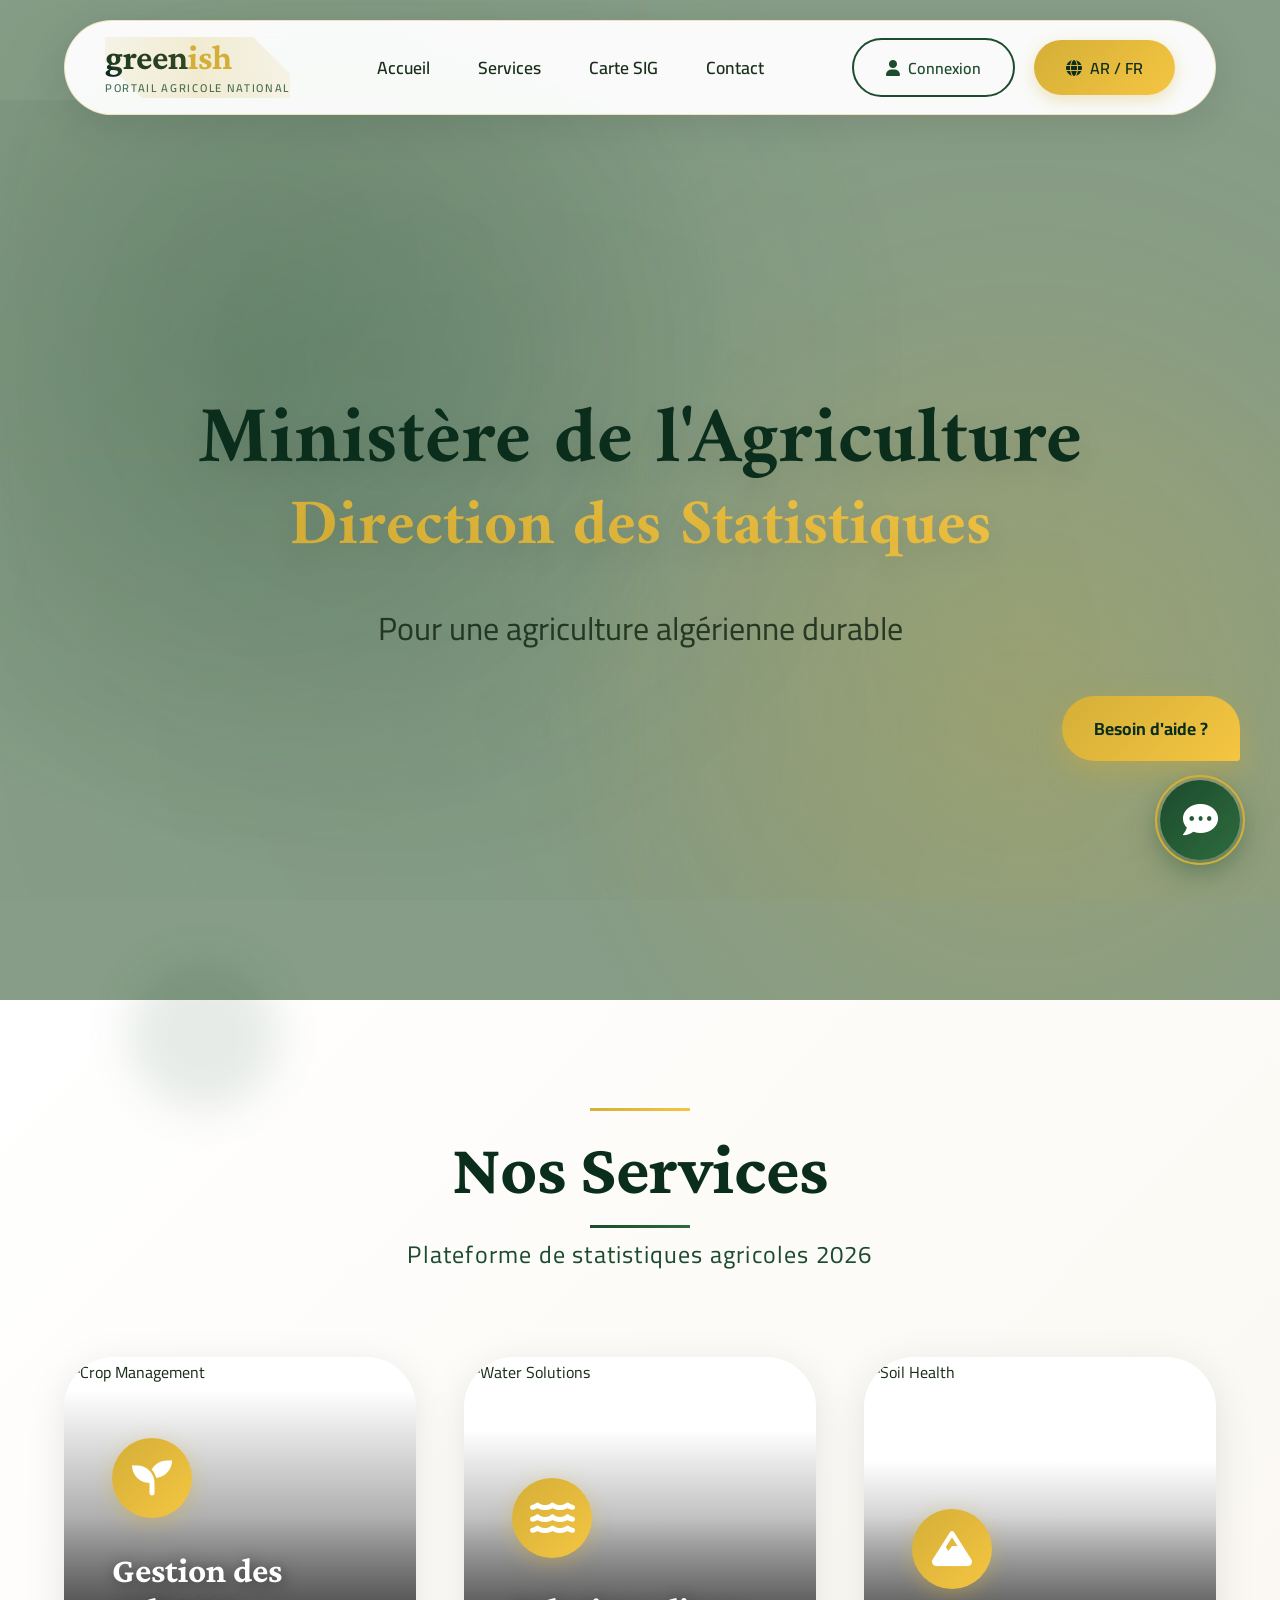
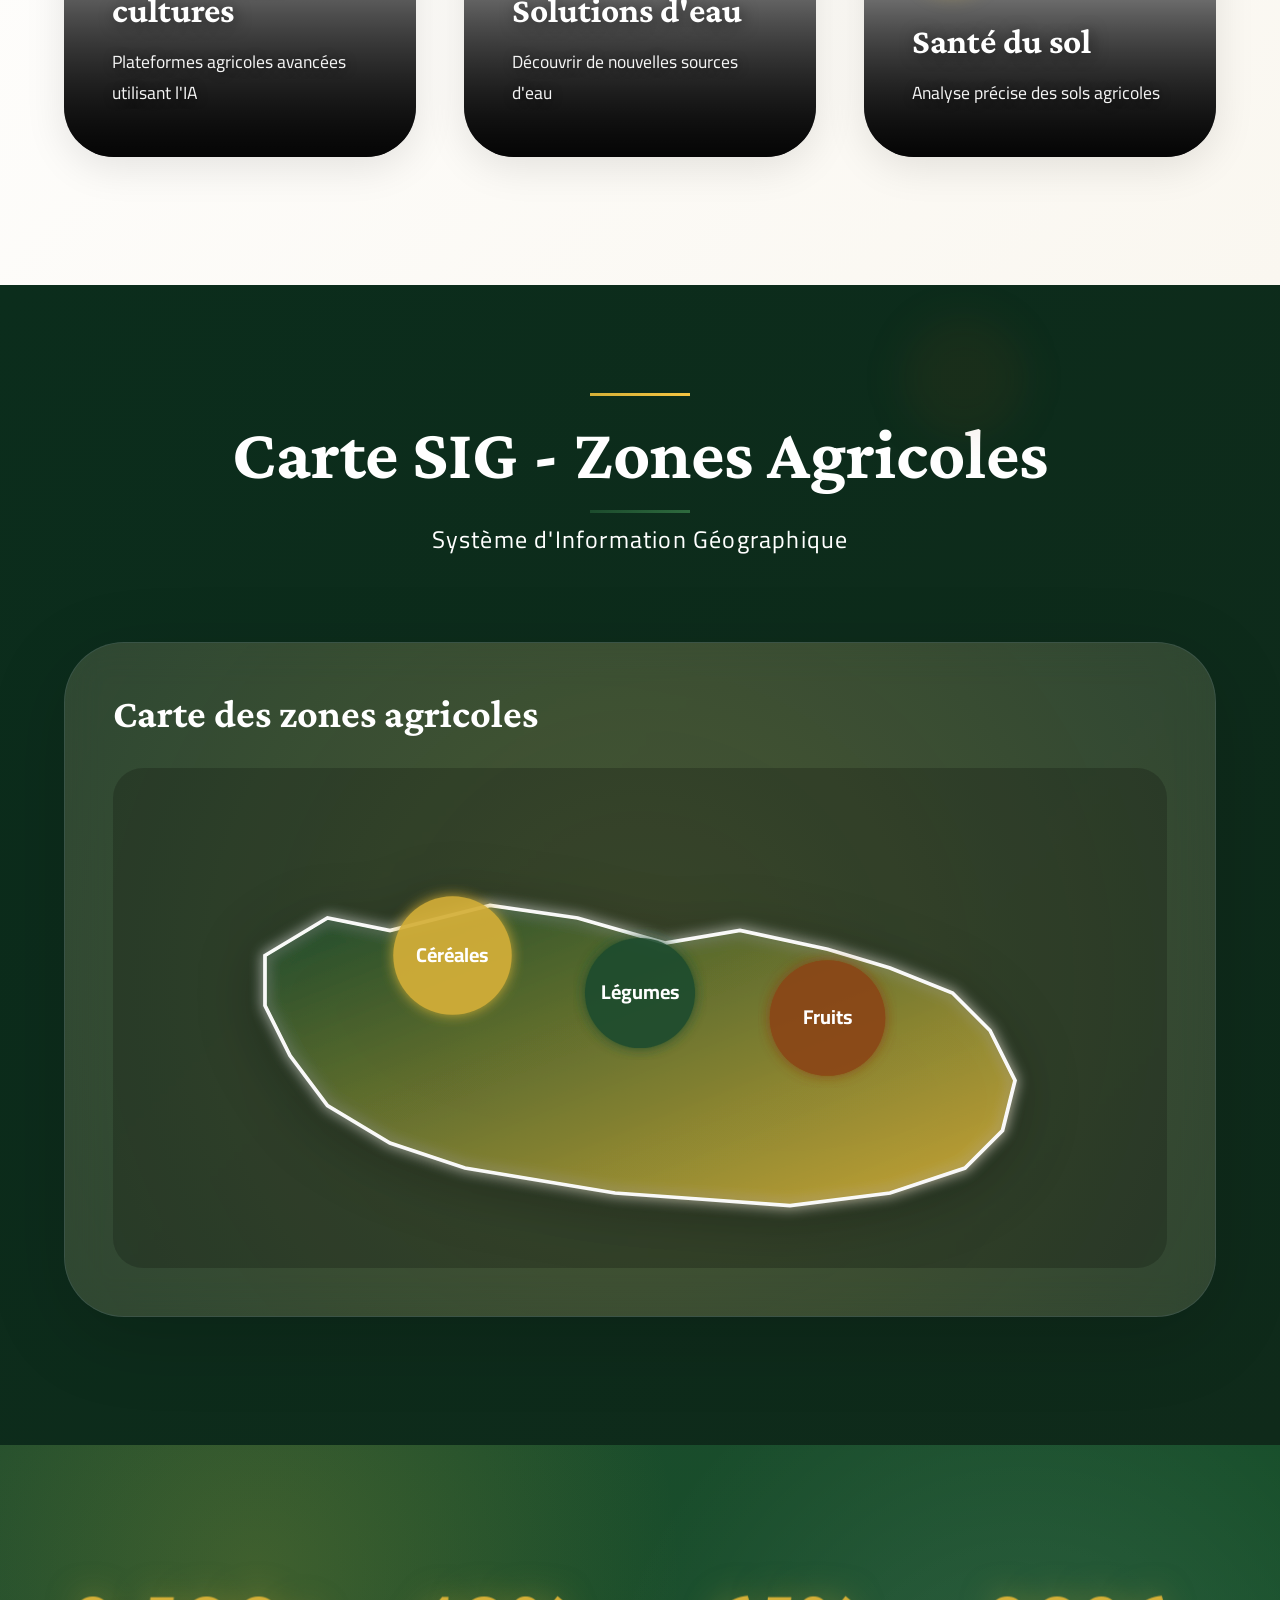
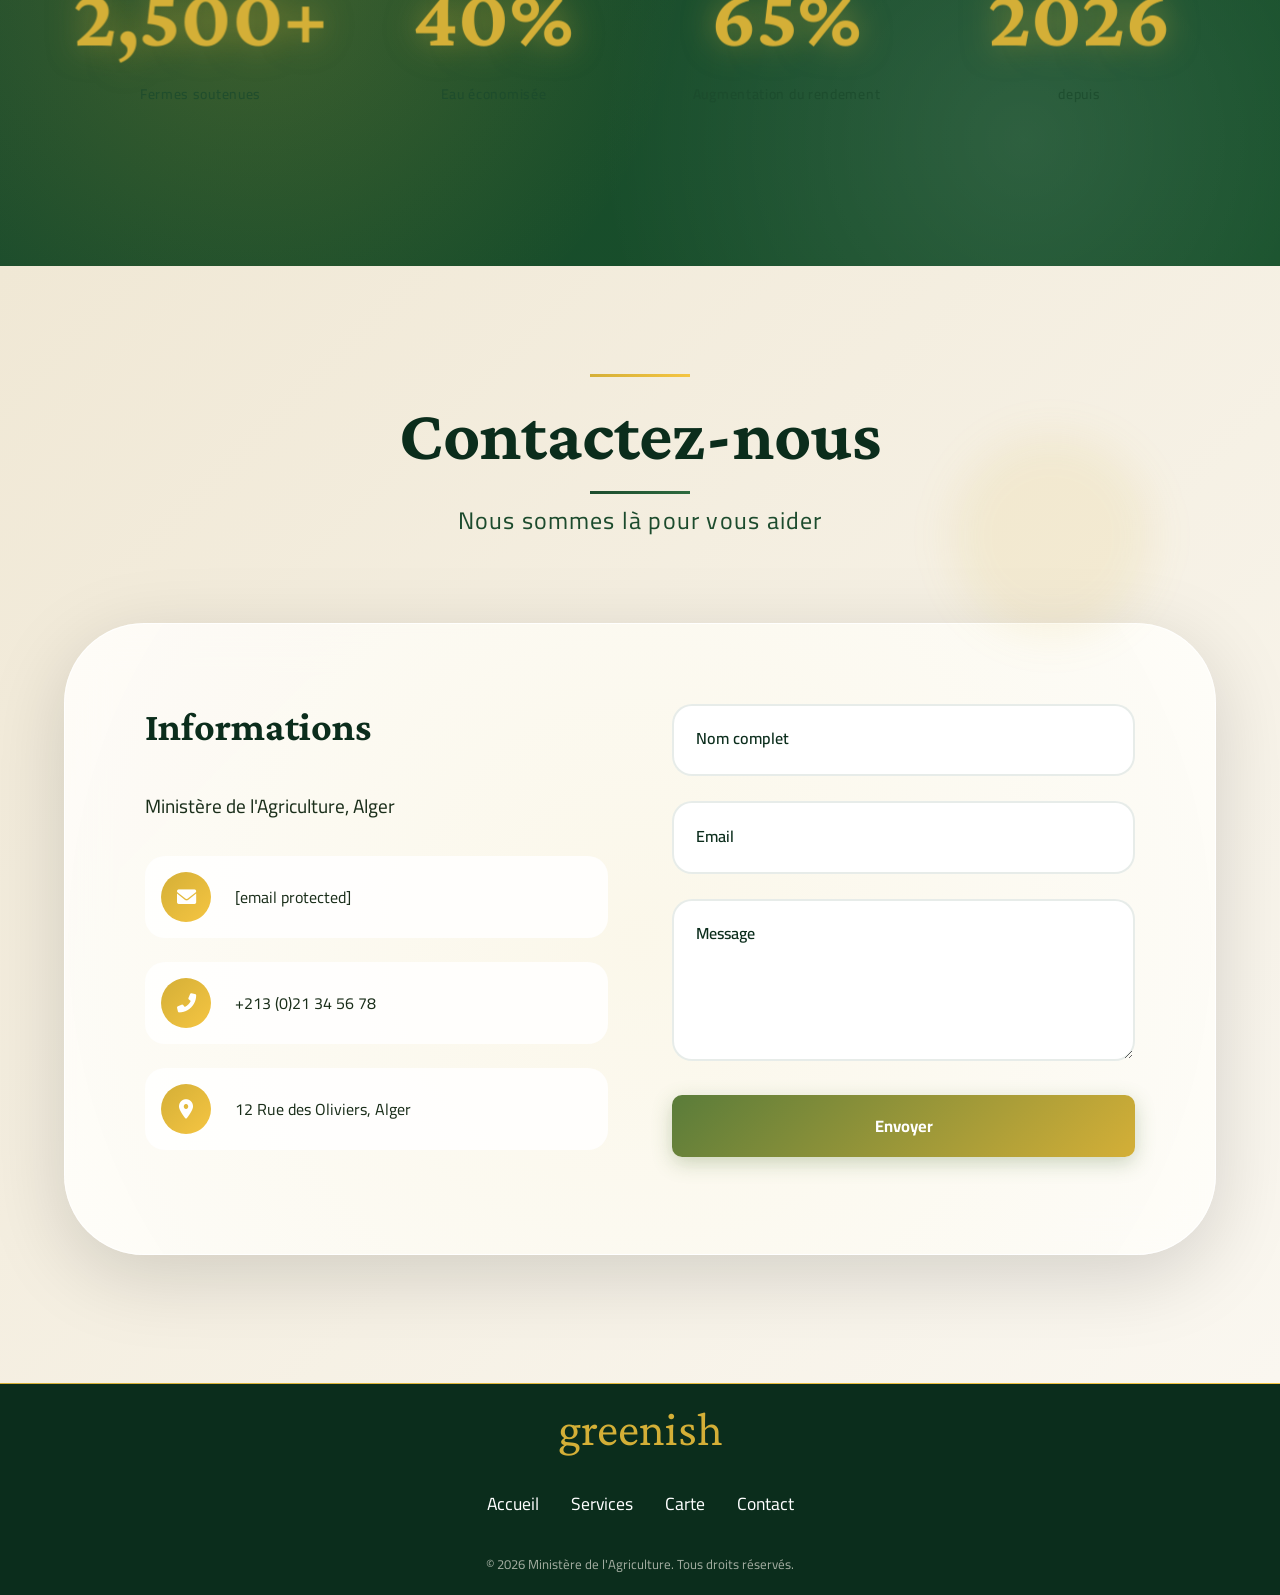
==== index.html @ 6469e5bf "Rename index .html to index.html" ====
<!DOCTYPE html>
<html lang="fr">
<head>
    <meta charset="UTF-8">
    <meta name="viewport" content="width=device-width, initial-scale=1.0">
    <title>وزارة الفلاحة - Ministère de l'Agriculture | Vision 2026</title>
    <link href="https://fonts.googleapis.com/css2?family=Crimson+Pro:wght@400;600;700&family=DM+Sans:wght@400;500;700&family=Amiri:wght@400;700&family=Cairo:wght@400;600;700&family=Tajawal:wght@400;500;700&display=swap" rel="stylesheet">
    <link rel="stylesheet" href="https://cdnjs.cloudflare.com/ajax/libs/font-awesome/6.0.0-beta3/css/all.min.css">
   <link rel="stylesheet" href="css/main.css">
</head>
<body>
   

      <div id="header-placeholder1"></div>
<script>
    fetch('/componts/header.html')
      .then(r => r.text())
      .then(html => document.getElementById('header-placeholder1').innerHTML = html);
  </script>
    <!-- Custom Cursor -->
    

    <!-- Parallax Background -->
    <div class="parallax-bg">
        <div class="parallax-layer layer-1" id="layer1"></div>
        <div class="parallax-layer layer-2" id="layer2"></div>
    </div>

    <!-- Floating Elements -->
    <div class="floating-elements">
        <div class="float-item"></div>
        <div class="float-item"></div>
        <div class="float-item"></div>
    </div>

    

    <section class="hero" id="home">
        <video class="hero-video-bg" autoplay muted loop playsinline>
            <source src="dan-meyers-IQVFVH0ajag-unsplash.jpg" >
             <img src="assets/images/dan-meyers-IQVFVH0ajag-unsplash.jpg" alt="Background Image" >
        </video>
        <div class="hero-content">
            <h1 class="lang-text" data-ar="وزارة الفلاحة والتنمية الريفية" data-fr="Ministère de l'Agriculture et du Développement Rural">
                Ministère de l'Agriculture
                <span class="lang-text" data-ar="مديرية الإحصاء" data-fr="Direction des Statistiques">Direction des Statistiques</span>
            </h1>
            <p class="lang-text" data-ar="من أجل فلاحة جزائرية مستدامة وغدٍ أخضر لأجيالنا القادمة" data-fr="Pour une agriculture algérienne durable et un avenir vert pour nos générations">
                Pour une agriculture algérienne durable
            </p>
            
        </div>
    </section>

    <section class="section features" id="services">
        <h2 class="section-title lang-text" data-ar="خدماتنا" data-fr="Nos Services">Nos Services</h2>
        <p class="section-subtitle lang-text" data-ar="منصة الإحصاء الفلاحي لسنة 2026" data-fr="Plateforme de statistiques agricoles 2026">Plateforme de statistiques agricoles 2026</p>
        <div class="features-grid">
            <div class="feature-card">
                <div class="feature-image">
                    <img src="https://images.unsplash.com/photo-1625246333195-78d9c38ad449?w=600" alt="Crop Management">
                </div>
                <div class="feature-content">
                    <div class="feature-icon"><i class="fas fa-seedling"></i></div>
                    <h3 class="lang-text" data-ar="إدارة المحاصيل" data-fr="Gestion des cultures">Gestion des cultures</h3>
                    <p class="lang-text" data-ar="منصات زراعية متقدمة باستخدام الذكاء الاصطناعي" data-fr="Plateformes agricoles avancées utilisant l'IA">Plateformes agricoles avancées utilisant l'IA</p>
                </div>
            
            <div class="touch-icon">👆</div>
    <div class="glow-dots"></div>
    <div class="light-reflection"></div>
    <div class="border-glow"></div>
    <div class="cube-effect">
        <div class="cube-face front"></div>
        <div class="cube-face back"></div>
        <div class="cube-face right"></div>
        <div class="cube-face left"></div>
        <div class="cube-face top"></div>
        <div class="cube-face bottom"></div>
    </div>
            </div>
            <div class="feature-card">
                <div class="feature-image">
                    <img src="/assets/images/water-image.jpg" alt="Water Solutions">
                </div>
                <div class="feature-content">
                    <div class="feature-icon"><i class="fas fa-water"></i></div>
                    <h3 class="lang-text" data-ar="حلول المياه" data-fr="Solutions d'eau">Solutions d'eau</h3>
                    <p class="lang-text" data-ar="اكتشاف مصادر مياه جديدة" data-fr="Découvrir de nouvelles sources d'eau">Découvrir de nouvelles sources d'eau</p>
                </div>
            <div class="touch-icon">👆</div>
    <div class="glow-dots"></div>
    <div class="light-reflection"></div>
    <div class="border-glow"></div>
    <div class="cube-effect">
        <div class="cube-face front"></div>
        <div class="cube-face back"></div>
        <div class="cube-face right"></div>
        <div class="cube-face left"></div>
        <div class="cube-face top"></div>
        <div class="cube-face bottom"></div>
    </div>
            
            </div>
            <div class="feature-card">
                <div class="feature-image">
                    <img src="https://images.unsplash.com/photo-1516253593875-bd7ba052fbc5?w=600" alt="Soil Health">
                </div>
                <div class="feature-content">
                    <div class="feature-icon"><i class="fas fa-mountain"></i></div>
                    <h3 class="lang-text" data-ar="صحة التربة" data-fr="Santé du sol">Santé du sol</h3>
                    <p class="lang-text" data-ar="تحليل دقيق للتربة الزراعية" data-fr="Analyse précise des sols agricoles">Analyse précise des sols agricoles</p>
                </div>
            
            <div class="touch-icon">👆</div>
    <div class="glow-dots"></div>
    <div class="light-reflection"></div>
    <div class="border-glow"></div>
    <div class="cube-effect">
        <div class="cube-face front"></div>
        <div class="cube-face back"></div>
        <div class="cube-face right"></div>
        <div class="cube-face left"></div>
        <div class="cube-face top"></div>
        <div class="cube-face bottom"></div>
    </div>
            </div>
        </div>
    </section>

    <section class="section dashboard" id="dashboard">
        <h2 class="section-title lang-text" data-ar="الخريطة - المناطق الزراعية في الجزائر" data-fr="Carte SIG - Zones Agricoles d'Algérie">Carte SIG - Zones Agricoles</h2>
        <p class="section-subtitle lang-text" data-ar="نظام المعلومات الجغرافية في الوقت الفعلي" data-fr="Système d'Information Géographique en temps réel">Système d'Information Géographique</p>
        <div class="sig-container">
            <h3 class="lang-text" data-ar="خريطة المناطق الزراعية في الجزائر" data-fr="Carte des zones agricoles d'Algérie">Carte des zones agricoles</h3>
            <div id="gis-map">
                <svg width="100%" height="100%" viewBox="0 0 800 400">
                    <defs>
                        <linearGradient id="grad1" x1="0%" y1="0%" x2="100%" y2="100%">
                            <stop offset="0%" style="stop-color:#1C4B2D;stop-opacity:0.8" />
                            <stop offset="100%" style="stop-color:#D4AF37;stop-opacity:0.8" />
                        </linearGradient>
                        <filter id="glow">
                            <feGaussianBlur stdDeviation="5" result="coloredBlur"/>
                            <feMerge>
                                <feMergeNode in="coloredBlur"/>
                                <feMergeNode in="SourceGraphic"/>
                            </feMerge>
                        </filter>
                    </defs>
                    <path d="M 100 150 L 150 120 L 200 130 L 280 110 L 350 120 L 420 140 L 480 130 L 550 145 L 600 160 L 650 180 L 680 210 L 700 250 L 690 290 L 660 320 L 600 340 L 520 350 L 450 345 L 380 340 L 320 330 L 260 320 L 200 300 L 150 270 L 120 230 L 100 190 Z" 
                          fill="url(#grad1)" stroke="white" stroke-width="3" filter="url(#glow)">
                        <animate attributeName="opacity" values="0.8;1;0.8" dur="4s" repeatCount="indefinite"/>
                    </path>
                    <circle cx="250" cy="150" r="45" fill="#D4AF37" opacity="0.9" filter="url(#glow)">
                        <animate attributeName="r" values="45;50;45" dur="3s" repeatCount="indefinite"/>
                        <animate attributeName="opacity" values="0.9;1;0.9" dur="2s" repeatCount="indefinite"/>
                    </circle>
                    <text x="250" y="155" text-anchor="middle" fill="white" font-weight="bold" font-size="16">Céréales</text>
                    <circle cx="400" cy="180" r="40" fill="#1C4B2D" opacity="0.9" filter="url(#glow)">
                        <animate attributeName="r" values="40;45;40" dur="3s" repeatCount="indefinite" begin="0.5s"/>
                    </circle>
                    <text x="400" y="185" text-anchor="middle" fill="white" font-weight="bold" font-size="16">Légumes</text>
                    <circle cx="550" cy="200" r="42" fill="#8B4513" opacity="0.9" filter="url(#glow)">
                        <animate attributeName="r" values="42;47;42" dur="3s" repeatCount="indefinite" begin="1s"/>
                    </circle>
                    <text x="550" y="205" text-anchor="middle" fill="white" font-weight="bold" font-size="16">Fruits</text>
                </svg>
            </div>
        </div>
    </section>

    <section class="section stats">
        <div class="stats-grid">
            <div class="stat-item">
                <span class="stat-number">2,500+</span>
                <span class="stat-label lang-text" data-ar="مزارع مدعومة" data-fr="Fermes soutenues">Fermes soutenues</span>
            </div>
            <div class="stat-item">
                <span class="stat-number">40%</span>
                <span class="stat-label lang-text" data-ar="توفير المياه" data-fr="Eau économisée">Eau économisée</span>
            </div>
            <div class="stat-item">
                <span class="stat-number">65%</span>
                <span class="stat-label lang-text" data-ar="زيادة الإنتاج" data-fr="Augmentation du rendement">Augmentation du rendement</span>
            </div>
            <div class="stat-item">
                <span class="stat-number">2026</span>
                <span class="stat-label lang-text" data-ar="منذ" data-fr="depuis">depuis</span>
            </div>
        </div>
    </section>

    

    <section class="section contact" id="contact">
        <h2 class="section-title lang-text" data-ar="اتصل بنا" data-fr="Contactez-nous">Contactez-nous</h2>
        <p class="section-subtitle lang-text" data-ar="نحن هنا لمساعدتك" data-fr="Nous sommes là pour vous aider">Nous sommes là pour vous aider</p>
        <div class="contact-container">
            <div class="contact-info">
                <h3 class="lang-text" data-ar="معلومات الاتصال" data-fr="Informations de contact">Informations</h3>
                <p class="lang-text" data-ar="وزارة الفلاحة والتنمية الريفية، الجزائر العاصمة" data-fr="Ministère de l'Agriculture, Alger">
                    Ministère de l'Agriculture, Alger
                </p>
                <a href="/cdn-cgi/l/email-protection#0e6d61607a6f6d7a4e6f697c676d7b622a636b722a607e" class="contact-detail">
                    <span class="contact-icon"><i class="fas fa-envelope"></i></span>
                    <span><span class="__cf_email__" data-cfemail="3b5854554f5a584f7b5a5c49525584f5a584f7b5a5c49525e48514e52535c4f155c544d155f41">[email&#160;protected]</span></span>
                </a>
                <a href="tel:+21321345678" class="contact-detail">
                    <span class="contact-icon"><i class="fas fa-phone-alt"></i></span>
                    <span>+213 (0)21 34 56 78</span>
                </a>
                <a href="#" class="contact-detail">
                    <span class="contact-icon"><i class="fas fa-map-marker-alt"></i></span>
                    <span>12 Rue des Oliviers, Alger</span>
                </a>
            </div>
            <div class="contact-form">
                <form id="contactForm">
                    <div class="form-group">
                        <input type="text" id="name" required>
                        <label for="name" class="lang-text" data-ar="الاسم الكامل" data-fr="Nom complet">Nom complet</label>
                    </div>
                    <div class="form-group">
                        <input type="email" id="email" required>
                        <label for="email" class="lang-text" data-ar="البريد الإلكتروني" data-fr="Email">Email</label>
                    </div>
                    <div class="form-group">
                        <textarea id="message" rows="4" required></textarea>
                        <label for="message" class="lang-text" data-ar="الرسالة" data-fr="Message">Message</label>
                    </div>
                    <button type="submit" class="submit-btn lang-text" data-ar="إرسال" data-fr="Envoyer">Envoyer</button>
                </form>
            </div>
        </div>
    </section>

    <footer>
        <div class="footer-content">
            <div class="footer-logo">green<span style="color: var(--secondary);">ish</span></div>
            <div class="footer-links">
                <a href="#home" class="lang-text" data-ar="الرئيسية" data-fr="Accueil">Accueil</a>
                <a href="#services" class="lang-text" data-ar="الخدمات" data-fr="Services">Services</a>
                <a href="#dashboard" class="lang-text" data-ar="الخريطة" data-fr="Carte">Carte</a>
                <a href="#contact" class="lang-text" data-ar="اتصال" data-fr="Contact">Contact</a>
            </div>
            
            <p class="lang-text" data-ar="© 2026 وزارة الفلاحة. جميع الحقوق محفوظة." data-fr="© 2026 Ministère de l'Agriculture. Tous droits réservés.">
                © 2026 Ministère de l'Agriculture. Tous droits réservés.
            </p>
        </div>
    </footer>

    <!-- Chatbot -->
    <div class="chatbot-fab">
        <div class="chatbot-bubble" id="chatBubble">
            <span class="lang-text" data-ar="هل تحتاج مساعدة؟" data-fr="Besoin d'aide ?">Besoin d'aide ?</span>
        </div>
        <button class="chatbot-toggle" id="chatToggle" onclick="toggleChat()">
            <i class="fas fa-comment-dots"></i>
        </button>
    </div>

    <div class="chatbot-window" id="chatWindow">
        <div class="chat-header">
            <div class="chat-avatar"><i class="fas fa-leaf"></i></div>
            <div class="chat-header-info">
                <h4 class="lang-text" data-ar="مساعد وزارة الفلاحة" data-fr="Assistant Agricole">Assistant Agricole</h4>
                <p class="lang-text" data-ar="متصل الآن" data-fr="En ligne">En ligne</p>
            </div>
            <button class="chat-close" onclick="toggleChat()"><i class="fas fa-times"></i></button>
        </div>
        <div class="chat-messages" id="chatMessages">
            <div class="chat-msg bot">
                <span class="lang-text" data-ar="مرحباً! كيف يمكنني مساعدتك اليوم؟" data-fr="Bonjour! Comment puis-je vous aider aujourd'hui?">Bonjour! Comment puis-je vous aider aujourd'hui?</span>
            </div>
        </div>
        <div class="chat-input-area">
            <input class="chat-input lang-placeholder" type="text" id="chatInput"
                   data-placeholder-ar="اكتب رسالتك..."
                   data-placeholder-fr="Écrivez votre message..."
                   placeholder="Écrivez votre message..."
                   onkeydown="if(event.key==='Enter') sendChat()">
            <button class="chat-send" onclick="sendChat()"><i class="fas fa-paper-plane"></i></button>
        </div>
    </div>

    <script src="js/index.js"> </script>
</body>
</html>
---- css/main.css ----
/* ============================================================
   main.css — Combined Stylesheet
   Sections:
     1. controleur.css
     2. index1.css
     3. login.css
   ============================================================ */


/* ============================================================
   SECTION 1 — controleur.css
   ============================================================ */

        * {
            margin: 0;
            padding: 0;
            box-sizing: border-box;
        }

        :root {
            --primary-dark: #0B2D1C;
            --primary: #1C4B2D;
            --primary-light: #2E6B3E;
            --secondary: #D4AF37;
            --secondary-light: #F5C542;
            --accent: #8B4513;
            --cream: #FAF7F0;
            --cream-dark: #F0E8D5;
            --text-dark: #1A2E1A;
            --text-light: #F5F1E8;
            --danger: #dc3545;
            --warning: #ffc107;
            --info: #17a2b8;
            --success: #28a745;
            --shadow-sm: 0 5px 20px rgba(0,0,0,0.05);
            --shadow-md: 0 10px 40px rgba(0,0,0,0.1);
            --shadow-lg: 0 10px 40px rgba(0,0,0,0.1);
            --shadow-xl: 0 20px 80px rgba(0,0,0,0.15);
            --gradient-primary: linear-gradient(135deg, #1C4B2D, #2E6B3E);
            --gradient-secondary: linear-gradient(135deg, #D4AF37, #F5C542);
            --gradient-danger: linear-gradient(135deg, #dc3545, #c82333);
            --gradient-success: linear-gradient(135deg, #28a745, #218838);
        }

        body {
            font-family: 'Cairo', sans-serif;
            background: #879d87; 
            min-height: 100vh;
            position: relative;
            overflow-x: hidden;
            margin: 0;
            color: var(--text-dark);
            padding-top: 100px;
        }

        body::before {
            content: '';
            position: fixed;
            width: 100%;
            height: 100%;
            background: radial-gradient(circle at 20% 30%, rgba(28, 75, 45, 0.05) 0%, transparent 40%),
                        radial-gradient(circle at 80% 70%, rgba(212, 175, 55, 0.08) 0%, transparent 50%),
                        radial-gradient(circle at 40% 80%, rgba(11, 45, 28, 0.03) 0%, transparent 60%);
            animation: backgroundShift 25s ease-in-out infinite;
            z-index: -1;
            pointer-events: none;
        }

        @keyframes backgroundShift {
            0%, 100% { transform: scale(1); opacity: 0.8; }
            50% { transform: scale(1.1); opacity: 1; }
        }

        /* ===== HEADER ===== */
        header {
            position: fixed;
            top: 20px;
            left: 5%;
            right: 5%;
            padding: 1rem 2.5rem;
            display: flex;
            justify-content: space-between;
            align-items: center;
            background: rgba(255, 255, 255, 0.95);
            backdrop-filter: blur(20px);
            -webkit-backdrop-filter: blur(20px);
            border-radius: 60px;
            z-index: 1000;
            box-shadow: var(--shadow-lg);
            border: 1px solid rgba(212, 175, 55, 0.3);
            animation: slideDown 1s ease-out;
            transition: all 0.4s;
            width: 90%;
            margin: 0 auto;
        }

        @keyframes slideDown {
            from { transform: translateY(-100%) scale(0.9); opacity: 0; }
            to { transform: translateY(0) scale(1); opacity: 1; }
        }

        header:hover {
            box-shadow: var(--shadow-xl);
            border-color: var(--secondary);
        }

        .logo {
            font-family: 'Cairo', sans-serif;
            font-size: 2rem;
            font-weight: 800;
            color: var(--primary-dark);
            display: flex;
            align-items: center;
            text-decoration: none;
            position: relative;
            overflow: hidden;
        }

        .logo::before {
            content: '';
            position: absolute;
            top: -50%;
            left: -50%;
            width: 200%;
            height: 200%;
            background: linear-gradient(45deg, transparent, rgba(212,175,55,0.2), transparent);
            transform: rotate(45deg);
            animation: logoShine 3s infinite;
        }

        @keyframes logoShine {
            0% { transform: translateX(-100%) rotate(45deg); }
            100% { transform: translateX(100%) rotate(45deg); }
        }

        .logo span {
            color: var(--secondary);
            position: relative;
            display: inline-block;
            animation: logoPulse 2s ease infinite;
        }

        @keyframes logoPulse {
            0%, 100% { text-shadow: 0 0 10px rgba(212,175,55,0.3); }
            50% { text-shadow: 0 0 30px rgba(212,175,55,0.6); }
        }

        .logo-wrap {
            display: flex;
            flex-direction: column;
        }

        .logo-subtitle {
            font-size: 0.7rem;
            font-weight: 600;
            color: var(--primary);
            letter-spacing: 0.15em;
            text-transform: uppercase;
            opacity: 0.8;
        }

        nav ul {
            display: flex;
            gap: 2rem;
            list-style: none;
        }

        nav a {
            text-decoration: none;
            color: var(--text-dark);
            font-weight: 600;
            position: relative;
            padding: 0.5rem 0;
            font-size: 1rem;
            transition: all 0.3s;
            cursor: pointer;
        }

        nav a::before {
            content: '';
            position: absolute;
            bottom: 0;
            left: 0;
            width: 100%;
            height: 2px;
            background: var(--gradient-secondary);
            transform: scaleX(0);
            transform-origin: right;
            transition: transform 0.4s ease;
        }

        nav a:hover::before,
        nav a.active::before {
            transform: scaleX(1);
            transform-origin: left;
        }

        nav a:hover {
            color: var(--primary);
            transform: translateY(-2px);
        }

        nav a.active {
            color: var(--primary);
        }

        .header-actions {
            display: flex;
            align-items: center;
            gap: 1.2rem;
        }

        .notification-badge {
            position: relative;
            cursor: pointer;
        }

        .notification-badge i {
            font-size: 1.5rem;
            color: var(--primary);
        }

        .badge {
            position: absolute;
            top: -8px;
            right: -8px;
            background: var(--danger);
            color: white;
            border-radius: 50%;
            width: 20px;
            height: 20px;
            font-size: 12px;
            display: flex;
            align-items: center;
            justify-content: center;
            font-weight: bold;
        }

        .admin-profile {
            display: flex;
            align-items: center;
            gap: 10px;
            cursor: pointer;
            padding: 5px 15px;
            border-radius: 50px;
            background: rgba(28, 75, 45, 0.1);
            transition: all 0.3s;
        }

        .admin-profile:hover {
            background: rgba(212, 175, 55, 0.2);
        }

        .admin-avatar {
            width: 40px;
            height: 40px;
            background: linear-gradient(135deg, #1C4B2D, #2E6B3E);
            border-radius: 50%;
            display: flex;
            align-items: center;
            justify-content: center;
            border: 2px solid var(--secondary);
        }

        .admin-avatar i {
            color: white;
            font-size: 20px;
        }

        .admin-info {
            display: none;
        }

        @media (min-width: 768px) {
            .admin-info {
                display: block;
            }
            
            .admin-name {
                font-weight: 700;
                color: var(--primary-dark);
                font-size: 14px;
            }
            
            .admin-role {
                font-size: 12px;
                color: var(--secondary);
            }
        }

        /* ===== الحاوية الرئيسية ===== */
        .main-container {
            max-width: 1600px;
            margin: 120px auto 30px;
            padding: 0 20px;
            display: grid;
            grid-template-columns: 280px 1fr;
            gap: 25px;
        }

        /* ===== القائمة الجانبية ===== */
        .sidebar {
            background: rgba(255, 255, 255, 0.7);
            backdrop-filter: blur(15px);
            -webkit-backdrop-filter: blur(15px);
            border: 1px solid rgba(28, 75, 45, 0.2);
            border-radius: 35px;
            padding: 25px 15px;
            height: fit-content;
            position: sticky;
            top: 140px;
            box-shadow: 0 20px 40px -10px rgba(28, 75, 45, 0.2);
        }

        .sidebar h2 {
            color: #1C4B2D;
            font-size: 24px;
            margin-bottom: 30px;
            padding-right: 10px;
            border-right: 4px solid #D4AF37;
            font-weight: 700;
        }

        .menu-item {
            display: flex;
            align-items: center;
            gap: 15px;
            padding: 14px 20px;
            border-radius: 20px;
            color: #1C4B2D;
            transition: all 0.3s cubic-bezier(0.4, 0, 0.2, 1);
            cursor: pointer;
            margin-bottom: 5px;
            position: relative;
            overflow: hidden;
            opacity: 0.8;
        }

        .menu-item::before {
            content: '';
            position: absolute;
            left: 0;
            top: 0;
            height: 100%;
            width: 0;
            background: linear-gradient(90deg, rgba(212, 175, 55, 0.15), transparent);
            transition: width 0.3s ease;
        }

        .menu-item:hover::before {
            width: 100%;
        }

        .menu-item i {
            width: 25px;
            color: #D4AF37;
            font-size: 18px;
            transition: all 0.3s;
        }

        .menu-item:hover {
            color: #0B2D1C;
            opacity: 1;
            transform: translateX(-5px);
        }

        .menu-item:hover i {
            transform: scale(1.2);
        }

        .menu-item.active {
            background: linear-gradient(135deg, rgba(28, 75, 45, 0.1), rgba(46, 107, 62, 0.05));
            border: 1px solid #D4AF37;
            color: #0B2D1C;
            opacity: 1;
            box-shadow: 0 10px 20px -5px rgba(28, 75, 45, 0.2);
        }

        .menu-item.active i {
            color: #D4AF37;
        }

        .menu-divider {
            height: 1px;
            background: rgba(28, 75, 45, 0.1);
            margin: 20px 15px;
        }

        /* ===== المحتوى الرئيسي ===== */
        .content {
            background: rgba(255, 255, 255, 0.7);
            backdrop-filter: blur(15px);
            -webkit-backdrop-filter: blur(15px);
            border: 1px solid rgba(28, 75, 45, 0.15);
            border-radius: 35px;
            padding: 30px;
            box-shadow: 0 20px 40px -10px rgba(28, 75, 45, 0.15);
        }

        /* ===== رأس الصفحة ===== */
        .page-header {
            margin-bottom: 30px;
            display: flex;
            justify-content: space-between;
            align-items: center;
            flex-wrap: wrap;
            gap: 15px;
        }

        .page-title h2 {
            font-size: 28px;
            font-weight: 800;
            color: var(--primary-dark);
            margin-bottom: 5px;
        }

        .page-title p {
            color: var(--primary);
            opacity: 0.7;
            font-size: 14px;
        }

        .date-range {
            background: rgba(255, 255, 255, 0.5);
            padding: 10px 20px;
            border-radius: 50px;
            border: 1px solid rgba(212, 175, 55, 0.3);
            display: flex;
            align-items: center;
            gap: 10px;
            cursor: pointer;
            transition: all 0.3s;
        }

        .date-range:hover {
            background: rgba(212, 175, 55, 0.1);
        }

        .date-range i {
            color: var(--secondary);
        }

        /* ===== بطاقات الإحصائيات ===== */
        .stats-grid {
            display: grid;
            grid-template-columns: repeat(4, 1fr);
            gap: 20px;
            margin-bottom: 30px;
        }

        .stat-card {
            background: rgba(255, 255, 255, 0.8);
            backdrop-filter: blur(10px);
            border: 1px solid rgba(28, 75, 45, 0.15);
            border-radius: 25px;
            padding: 25px;
            transition: all 0.4s cubic-bezier(0.4, 0, 0.2, 1);
            position: relative;
            overflow: hidden;
        }

        .stat-card::before {
            content: '';
            position: absolute;
            top: 0;
            left: 0;
            width: 100%;
            height: 100%;
            background: radial-gradient(circle at top right, rgba(212, 175, 55, 0.1), transparent);
            opacity: 0;
            transition: opacity 0.4s;
        }

        .stat-card:hover {
            transform: translateY(-5px);
            border-color: #D4AF37;
            box-shadow: 0 20px 30px -10px rgba(28, 75, 45, 0.25);
        }

        .stat-card:hover::before {
            opacity: 1;
        }

        .stat-header {
            display: flex;
            justify-content: space-between;
            align-items: center;
            margin-bottom: 15px;
        }

        .stat-icon {
            width: 60px;
            height: 60px;
            background: linear-gradient(135deg, rgba(28, 75, 45, 0.1), rgba(46, 107, 62, 0.1));
            border-radius: 20px;
            display: flex;
            align-items: center;
            justify-content: center;
            border: 1px solid #D4AF37;
        }

        .stat-icon i {
            font-size: 30px;
            color: #D4AF37;
        }

        .stat-value {
            color: #0B2D1C;
            font-size: 32px;
            font-weight: 800;
            margin-bottom: 5px;
        }

        .stat-label {
            color: #1C4B2D;
            font-size: 14px;
            opacity: 0.7;
        }

        /* ===== أزرار التصفية ===== */
        .filter-tabs {
            display: flex;
            gap: 15px;
            margin-bottom: 25px;
            flex-wrap: wrap;
        }

        .filter-tab {
            padding: 12px 30px;
            border-radius: 50px;
            background: rgba(255, 255, 255, 0.5);
            border: 1px solid rgba(28, 75, 45, 0.2);
            color: var(--primary);
            font-weight: 600;
            cursor: pointer;
            transition: all 0.3s;
            display: flex;
            align-items: center;
            gap: 10px;
        }

        .filter-tab i {
            font-size: 18px;
        }

        .filter-tab:hover {
            background: rgba(212, 175, 55, 0.1);
            border-color: var(--secondary);
        }

        .filter-tab.active {
            background: var(--gradient-primary);
            color: white;
            border-color: var(--secondary);
        }

        .filter-tab.active i {
            color: white;
        }

        .filter-tab.pending {
            background: rgba(255, 193, 7, 0.1);
            border-color: #ffc107;
        }

        .filter-tab.approved {
            background: rgba(40, 167, 69, 0.1);
            border-color: #28a745;
        }

        .filter-tab.rejected {
            background: rgba(220, 53, 69, 0.1);
            border-color: #dc3545;
        }

        /* ===== بطاقة الملف ===== */
        .file-card {
            background: rgba(255, 255, 255, 0.8);
            border: 1px solid rgba(28, 75, 45, 0.15);
            border-radius: 25px;
            padding: 25px;
            margin-bottom: 20px;
            transition: all 0.3s;
            position: relative;
            overflow: hidden;
        }

        .file-card:hover {
            transform: translateY(-3px);
            box-shadow: 0 15px 30px -10px rgba(28, 75, 45, 0.2);
        }

        .file-card.pending {
            border-right: 6px solid #ffc107;
        }

        .file-card.approved {
            border-right: 6px solid #28a745;
        }

        .file-card.rejected {
            border-right: 6px solid #dc3545;
        }

        .file-header {
            display: flex;
            justify-content: space-between;
            align-items: flex-start;
            margin-bottom: 20px;
            flex-wrap: wrap;
            gap: 15px;
        }

        .file-title {
            display: flex;
            align-items: center;
            gap: 15px;
        }

        .file-icon {
            width: 60px;
            height: 60px;
            background: linear-gradient(135deg, var(--primary), var(--primary-light));
            border-radius: 20px;
            display: flex;
            align-items: center;
            justify-content: center;
        }

        .file-icon i {
            font-size: 30px;
            color: white;
        }

        .file-info h3 {
            color: var(--primary-dark);
            font-size: 20px;
            margin-bottom: 5px;
        }

        .file-meta {
            display: flex;
            gap: 20px;
            color: var(--primary);
            font-size: 14px;
        }

        .file-meta i {
            color: var(--secondary);
            margin-left: 5px;
        }

        .file-status {
            padding: 8px 20px;
            border-radius: 50px;
            font-weight: 600;
            font-size: 14px;
            display: inline-flex;
            align-items: center;
            gap: 8px;
        }

        .file-status.pending {
            background: rgba(255, 193, 7, 0.1);
            color: #ffc107;
        }

        .file-status.approved {
            background: rgba(40, 167, 69, 0.1);
            color: #28a745;
        }

        .file-status.rejected {
            background: rgba(220, 53, 69, 0.1);
            color: #dc3545;
        }

        /* ===== شبكة البيانات ===== */
        .data-grid {
            display: grid;
            grid-template-columns: repeat(auto-fit, minmax(200px, 1fr));
            gap: 15px;
            margin-bottom: 20px;
            padding: 15px;
            background: rgba(255, 255, 255, 0.5);
            border-radius: 20px;
        }

        .data-item {
            text-align: center;
        }

        .data-item-label {
            color: var(--primary);
            font-size: 13px;
            opacity: 0.7;
            margin-bottom: 5px;
        }

        .data-item-value {
            color: var(--primary-dark);
            font-size: 18px;
            font-weight: 700;
        }

        /* ===== أزرار الإجراءات ===== */
        .action-buttons {
            display: flex;
            gap: 15px;
            margin-top: 20px;
            flex-wrap: wrap;
        }

        .btn {
            padding: 12px 30px;
            border-radius: 50px;
            font-weight: 600;
            font-size: 14px;
            cursor: pointer;
            transition: all 0.3s;
            display: flex;
            align-items: center;
            gap: 10px;
            border: none;
            font-family: 'Cairo', sans-serif;
        }

        .btn-approve {
            background: linear-gradient(135deg, #28a745, #218838);
            color: white;
        }

        .btn-approve:hover {
            transform: translateY(-3px);
            box-shadow: 0 10px 20px -5px rgba(40, 167, 69, 0.4);
        }

        .btn-reject {
            background: linear-gradient(135deg, #dc3545, #c82333);
            color: white;
        }

        .btn-reject:hover {
            transform: translateY(-3px);
            box-shadow: 0 10px 20px -5px rgba(220, 53, 69, 0.4);
        }

        .btn-view {
            background: linear-gradient(135deg, #1C4B2D, #2E6B3E);
            color: white;
            border: 1px solid #D4AF37;
        }

        .btn-view:hover {
            transform: translateY(-3px);
            box-shadow: 0 10px 20px -5px rgba(28, 75, 45, 0.4);
        }

        .btn-edit {
            background: rgba(255, 255, 255, 0.8);
            border: 1px solid var(--secondary);
            color: var(--primary-dark);
        }

        .btn-edit:hover {
            background: var(--secondary);
            color: white;
        }

        .btn:disabled {
            opacity: 0.5;
            cursor: not-allowed;
            transform: none;
        }

        /* ===== نافذة المراجعة ===== */
        .review-modal {
            position: fixed;
            top: 0;
            left: 0;
            width: 100%;
            height: 100%;
            background: rgba(28, 75, 45, 0.5);
            backdrop-filter: blur(5px);
            display: flex;
            justify-content: center;
            align-items: center;
            z-index: 1000;
            opacity: 0;
            visibility: hidden;
            transition: all 0.3s;
            overflow-y: auto;
            padding: 20px;
        }

        .review-modal.active {
            opacity: 1;
            visibility: visible;
        }

        .review-content {
            background: rgba(255, 255, 255, 0.95);
            backdrop-filter: blur(10px);
            padding: 30px;
            border-radius: 30px;
            width: 90%;
            max-width: 600px;
            border: 2px solid var(--secondary);
            transform: scale(0.9);
            transition: all 0.3s;
            max-height: 80vh;
            overflow-y: auto;
        }

        .review-modal.active .review-content {
            transform: scale(1);
        }

        .review-header {
            text-align: center;
            margin-bottom: 30px;
        }

        .review-header h3 {
            color: var(--primary-dark);
            font-size: 24px;
            margin-bottom: 10px;
        }

        .review-form-group {
            margin-bottom: 20px;
        }

        .review-form-group label {
            display: block;
            color: var(--primary-dark);
            font-weight: 600;
            margin-bottom: 10px;
        }

        .review-form-control {
            width: 100%;
            padding: 15px;
            background: rgba(255, 255, 255, 0.8);
            border: 1px solid rgba(28, 75, 45, 0.2);
            border-radius: 15px;
            color: var(--primary-dark);
            font-family: 'Cairo', sans-serif;
            transition: all 0.3s;
        }

        .review-form-control:focus {
            outline: none;
            border-color: var(--secondary);
            box-shadow: 0 0 0 3px rgba(212, 175, 55, 0.2);
        }

        textarea.review-form-control {
            min-height: 120px;
            resize: vertical;
        }

        /* ===== نافذة التفاصيل ===== */
        .details-modal {
            position: fixed;
            top: 0;
            left: 0;
            width: 100%;
            height: 100%;
            background: rgba(28, 75, 45, 0.5);
            backdrop-filter: blur(5px);
            display: flex;
            justify-content: center;
            align-items: center;
            z-index: 1000;
            opacity: 0;
            visibility: hidden;
            transition: all 0.3s;
            overflow-y: auto;
            padding: 20px;
        }

        .details-modal.active {
            opacity: 1;
            visibility: visible;
        }

        .details-content {
            background: rgba(255, 255, 255, 0.95);
            backdrop-filter: blur(10px);
            padding: 30px;
            border-radius: 30px;
            width: 90%;
            max-width: 900px;
            border: 2px solid var(--secondary);
            transform: scale(0.9);
            transition: all 0.3s;
            max-height: 80vh;
            overflow-y: auto;
        }

        .details-modal.active .details-content {
            transform: scale(1);
        }

        .details-header {
            background: linear-gradient(135deg, #1C4B2D, #2E6B3E);
            color: white;
            padding: 30px;
            border-radius: 25px 25px 0 0;
            text-align: center;
            margin-bottom: 30px;
        }

        .details-section {
            background: rgba(28, 75, 45, 0.03);
            border-radius: 20px;
            padding: 20px;
            margin-bottom: 25px;
            border: 1px solid rgba(212, 175, 55, 0.2);
        }

        .details-section-title {
            font-size: 20px;
            font-weight: 700;
            color: #1C4B2D;
            margin-bottom: 20px;
            display: flex;
            align-items: center;
            gap: 10px;
            border-bottom: 2px solid #D4AF37;
            padding-bottom: 10px;
        }

        .details-section-title i {
            color: #D4AF37;
        }

        .details-grid {
            display: grid;
            grid-template-columns: repeat(auto-fit, minmax(200px, 1fr));
            gap: 15px;
        }

        .details-item {
            background: rgba(255, 255, 255, 0.7);
            border-radius: 15px;
            padding: 15px;
        }

        .details-item-label {
            color: #1C4B2D;
            font-size: 13px;
            opacity: 0.7;
            margin-bottom: 5px;
            display: flex;
            align-items: center;
            gap: 5px;
        }

        .details-item-label i {
            color: #D4AF37;
        }

        .details-item-value {
            color: #0B2D1C;
            font-size: 16px;
            font-weight: 700;
        }

        /* ===== رسائل التنبيه ===== */
        .toast-message {
            position: fixed;
            top: 20px;
            left: 50%;
            transform: translateX(-50%);
            background: linear-gradient(135deg, #1C4B2D, #2E6B3E);
            color: white;
            padding: 15px 30px;
            border-radius: 50px;
            box-shadow: 0 10px 30px rgba(28, 75, 45, 0.3);
            z-index: 9999;
            display: flex;
            align-items: center;
            gap: 10px;
            font-weight: 600;
            animation: slideDownAlert 0.4s ease;
            border: 1px solid #D4AF37;
        }

        .toast-message.error {
            background: linear-gradient(135deg, #8b0000, #a52a2a);
        }

        .toast-message.success {
            background: linear-gradient(135deg, #28a745, #218838);
        }

        .toast-message.warning {
            background: linear-gradient(135deg, #ffc107, #e0a800);
        }

        @keyframes slideDownAlert {
            from {
                top: -100px;
                opacity: 0;
            }
            to {
                top: 20px;
                opacity: 1;
            }
        }

        /* ===== شريط البحث ===== */
        .search-bar {
            display: flex;
            gap: 15px;
            margin-bottom: 25px;
            flex-wrap: wrap;
        }

        .search-input {
            flex: 1;
            min-width: 250px;
            padding: 15px 20px;
            background: rgba(255, 255, 255, 0.8);
            border: 1px solid rgba(28, 75, 45, 0.2);
            border-radius: 50px;
            color: var(--primary-dark);
            font-family: 'Cairo', sans-serif;
            transition: all 0.3s;
        }

        .search-input:focus {
            outline: none;
            border-color: var(--secondary);
            box-shadow: 0 0 0 3px rgba(212, 175, 55, 0.2);
        }

        .search-btn {
            padding: 15px 30px;
            background: linear-gradient(135deg, #1C4B2D, #2E6B3E);
            border: 1px solid var(--secondary);
            border-radius: 50px;
            color: white;
            font-weight: 600;
            cursor: pointer;
            transition: all 0.3s;
            display: flex;
            align-items: center;
            gap: 10px;
        }

        .search-btn:hover {
            transform: translateY(-3px);
            box-shadow: 0 10px 20px -5px rgba(28, 75, 45, 0.4);
        }

        /* ===== استجابة للشاشات الصغيرة ===== */
        @media (max-width: 1200px) {
            .stats-grid {
                grid-template-columns: repeat(2, 1fr);
            }
        }

        @media (max-width: 1000px) {
            .main-container {
                grid-template-columns: 1fr;
            }
            
            .sidebar {
                position: static;
                margin-bottom: 20px;
            }
        }

        @media (max-width: 768px) {
            header {
                flex-direction: column;
                gap: 1rem;
                border-radius: 30px;
                padding: 1rem;
            }
            
            nav ul {
                flex-wrap: wrap;
                justify-content: center;
                gap: 1rem;
            }
            
            .stats-grid {
                grid-template-columns: 1fr;
            }
            
            .filter-tabs {
                justify-content: center;
            }
            
            .file-header {
                flex-direction: column;
            }
            
            .file-title {
                width: 100%;
            }
            
            .file-status {
                align-self: flex-start;
            }
            
            .action-buttons {
                justify-content: center;
            }
            
            .btn {
                width: 100%;
                justify-content: center;
            }
        }
   

/* ============================================================
   SECTION 2 — index1.css
   ============================================================ */


        /* ===== RESET & CUSTOM PROPERTIES ===== */
        * {
            margin: 0;
            padding: 0;
            box-sizing: border-box;
        }

        :root {
            --primary-dark: #0B2D1C;
            --primary: #1C4B2D;
            --primary-light: #2E6B3E;
            --secondary: #D4AF37;
            --secondary-light: #F5C542;
            --accent: #8B4513;
            --cream: #FAF7F0;
            --cream-dark: #F0E8D5;
            --text-dark: #1A2E1A;
            --text-light: #F5F1E8;
            --shadow-sm: 0 5px 20px rgba(0,0,0,0.05);
            --shadow-md: 0 10px 40px rgba(0,0,0,0.1);
            --shadow-lg: 0 20px 80px rgba(0,0,0,0.15);
            --shadow-xl: 0 30px 120px rgba(0,0,0,0.2);
            --gradient-primary: linear-gradient(135deg, #1C4B2D, #2E6B3E);
            --gradient-secondary: linear-gradient(135deg, #D4AF37, #F5C542);
            --gradient-accent: linear-gradient(135deg, #8B4513, #B85E1A);
            --gradient-dark: linear-gradient(135deg, #0B2D1C, #1C4B2D);
            --gradient-gold: linear-gradient(45deg, #D4AF37, #F5C542, #D4AF37);
            --gradient-earth: linear-gradient(45deg, #8B4513, #C17B4A, #8B4513);
            --transition-slow: 0.8s cubic-bezier(0.175, 0.885, 0.32, 1.275);
            --transition-bounce: 0.6s cubic-bezier(0.68, -0.55, 0.265, 1.55);
            --transition-elastic: 0.5s cubic-bezier(0.68, -0.6, 0.32, 1.6);
        }

        body {
            font-family: 'DM Sans', 'Cairo', sans-serif;
            background: var(--cream);
            color: var(--text-dark);
            overflow-x: hidden;
            transition: all 0.5s ease;
            position: relative;
            min-height: 100vh;
        }

        body::before {
            content: '';
            position: fixed;
            top: 0;
            left: 0;
            width: 100%;
            height: 100%;
            background: 
                radial-gradient(circle at 10% 20%, rgba(28, 75, 45, 0.03) 0%, transparent 30%),
                radial-gradient(circle at 90% 80%, rgba(212, 175, 55, 0.03) 0%, transparent 30%),
                repeating-linear-gradient(45deg, rgba(11, 45, 28, 0.02) 0px, rgba(11, 45, 28, 0.02) 2px, transparent 2px, transparent 8px);
            z-index: -1;
            pointer-events: none;
        }

        body.rtl {
            direction: rtl;
            font-family: 'Cairo', 'Tajawal', sans-serif;
        }

        

        .cursor-follower {
            width: 60px;
            height: 60px;
            background: rgba(212, 175, 55, 0.1);
            border-radius: 50%;
            position: fixed;
            pointer-events: none;
            z-index: 9998;
            transition: all 0.3s ease;
            transform: translate(-50%, -50%);
            backdrop-filter: blur(2px);
        }

        /* ===== 3D PARALLAX BACKGROUND ===== */
        .parallax-bg {
            position: fixed;
            top: 0;
            left: 0;
            width: 100%;
            height: 100%;
            z-index: -2;
            overflow: hidden;
        }

        .parallax-layer {
            position: absolute;
            width: 100%;
            height: 100%;
            background-size: cover;
            background-position: center;
            will-change: transform;
        }

        .layer-1 {
            background: url('data:image/svg+xml;utf8,<svg xmlns="http://www.w3.org/2000/svg" viewBox="0 0 100 100" preserveAspectRatio="none"><path d="M0 50 L100 50" stroke="rgba(212,175,55,0.1)" stroke-width="0.5"/><path d="M50 0 L50 100" stroke="rgba(212,175,55,0.1)" stroke-width="0.5"/></svg>');
            opacity: 0.3;
        }

        .layer-2 {
            background: radial-gradient(circle at 30% 40%, rgba(28,75,45,0.1) 0%, transparent 50%);
            filter: blur(20px);
        }

        /* ===== LOADING SCREEN ===== */
        .loading-screen {
            position: fixed;
            inset: 0;
            background: var(--primary-dark);
            z-index: 10000;
            display: flex;
            justify-content: center;
            align-items: center;
            transition: all 1s ease;
            pointer-events: none;
        }

        .loading-screen.hidden {
            opacity: 0;
            visibility: hidden;
        }

        .loader {
            width: 150px;
            height: 150px;
            position: relative;
        }

        .loader-leaf {
            position: absolute;
            width: 30px;
            height: 60px;
            background: var(--secondary);
            border-radius: 50% 50% 0 0;
            transform-origin: bottom center;
            animation: leafGrow 2s ease infinite;
        }

        .loader-leaf:nth-child(1) { transform: rotate(0deg) translateY(-30px); animation-delay: 0s; }
        .loader-leaf:nth-child(2) { transform: rotate(120deg) translateY(-30px); animation-delay: 0.3s; }
        .loader-leaf:nth-child(3) { transform: rotate(240deg) translateY(-30px); animation-delay: 0.6s; }

        @keyframes leafGrow {
            0%, 100% { height: 60px; opacity: 1; }
            50% { height: 80px; opacity: 0.7; }
        }

        /* ===== HEADER ===== */
        header {
            position: fixed;
            top: 20px;
            left: 5%;
            right: 5%;
            padding: 1rem 2.5rem;
            display: flex;
            justify-content: space-between;
            align-items: center;
            background: rgba(255, 255, 255, 0.95);
            backdrop-filter: blur(20px);
            border-radius: 60px;
            z-index: 1000;
            box-shadow: var(--shadow-lg);
            border: 1px solid rgba(255,255,255,0.3);
            animation: slideDown 1s ease-out;
            transition: all 0.4s;
            width: 90%;
            margin: 0 auto;
        }

        @keyframes slideDown {
            from { transform: translateY(-100%) scale(0.9); opacity: 0; }
            to { transform: translateY(0) scale(1); opacity: 1; }
        }

        header:hover {
            box-shadow: var(--shadow-xl);
            border-color: var(--secondary);
        }

        .logo {
            font-family: 'Crimson Pro', serif;
            font-size: 2.2rem;
            font-weight: 700;
            color: var(--primary-dark);
            display: flex;
            align-items: center;
            text-decoration: none;
            position: relative;
            overflow: hidden;
        }

        .logo::before {
            content: '';
            position: absolute;
            top: -50%;
            left: -50%;
            width: 200%;
            height: 200%;
            background: linear-gradient(45deg, transparent, rgba(212,175,55,0.2), transparent);
            transform: rotate(45deg);
            animation: logoShine 3s infinite;
        }

        @keyframes logoShine {
            0% { transform: translateX(-100%) rotate(45deg); }
            100% { transform: translateX(100%) rotate(45deg); }
        }

        .logo span {
            color: var(--secondary);
            position: relative;
            display: inline-block;
            animation: logoPulse 2s ease infinite;
        }

        @keyframes logoPulse {
            0%, 100% { text-shadow: 0 0 10px rgba(212,175,55,0.3); }
            50% { text-shadow: 0 0 30px rgba(212,175,55,0.6); }
        }

        .logo-wrap {
            display: flex;
            flex-direction: column;
        }

        .logo-subtitle {
            font-family: 'Cairo', sans-serif;
            font-size: 0.7rem;
            font-weight: 600;
            color: var(--primary);
            letter-spacing: 0.15em;
            text-transform: uppercase;
            opacity: 0.8;
        }

        nav ul {
            display: flex;
            gap: 3rem;
            list-style: none;
        }

        nav a {
            text-decoration: none;
            color: var(--text-dark);
            font-weight: 600;
            position: relative;
            padding: 0.5rem 0;
            font-size: 1.1rem;
            transition: all 0.3s;
        }

        nav a::before {
            content: '';
            position: absolute;
            bottom: 0;
            left: 0;
            width: 100%;
            height: 2px;
            background: var(--gradient-secondary);
            transform: scaleX(0);
            transform-origin: right;
            transition: transform 0.4s ease;
        }

        nav a:hover::before {
            transform: scaleX(1);
            transform-origin: left;
        }

        nav a:hover {
            color: var(--primary);
            transform: translateY(-2px);
        }

        .header-actions {
            display: flex;
            align-items: center;
            gap: 1.2rem;
        }

        #login-btn {
            padding: 0.8rem 2rem;
            background: transparent;
            border: 2px solid var(--primary);
            border-radius: 40px;
            color: var(--primary);
            font-weight: 600;
            font-size: 1rem;
            cursor: pointer;
            transition: all 0.4s;
            display: flex;
            align-items: center;
            gap: 0.5rem;
            text-decoration: none;
            position: relative;
            overflow: hidden;
        }

        #login-btn::before {
            content: '';
            position: absolute;
            top: 50%;
            left: 50%;
            width: 0;
            height: 0;
            background: radial-gradient(circle at center, var(--secondary), transparent 70%);
            border-radius: 50%;
            transform: translate(-50%, -50%);
            transition: width 0.6s, height 0.6s;
            z-index: -1;
        }

        #login-btn:hover::before {
            width: 300px;
            height: 300px;
        }

        #login-btn:hover {
            background: var(--primary);
            color: white;
            border-color: transparent;
            transform: translateY(-3px);
            box-shadow: 0 10px 30px rgba(28,75,45,0.4);
        }

        #lang-toggle {
            padding: 0.8rem 1.8rem;
            background: var(--gradient-secondary);
            border: none;
            border-radius: 40px;
            color: var(--primary-dark);
            font-weight: 700;
            cursor: pointer;
            transition: all 0.4s;
            position: relative;
            overflow: hidden;
            box-shadow: 0 5px 15px rgba(212,175,55,0.3);
        }

        #lang-toggle::before {
            content: '';
            position: absolute;
            top: 0;
            left: -100%;
            width: 100%;
            height: 100%;
            background: linear-gradient(90deg, transparent, rgba(255,255,255,0.3), transparent);
            transition: left 0.5s;
        }

        #lang-toggle:hover::before {
            left: 100%;
        }

        #lang-toggle:hover {
            transform: scale(1.05);
            box-shadow: 0 10px 40px rgba(212,175,55,0.5);
        }

        /* ===== HERO SECTION ===== */
        .hero {
            background-image: url('dan-meyers-IQVFVH0ajag-unsplash.jpg');
            background-size: cover;
            background-position: center;
            background-attachment: fixed;
            min-height: 100vh;
            display: flex;
            align-items: center;
            justify-content: center;
            padding: 8rem 5%;
            position: relative;
            overflow: hidden;
        }

        .hero-video-bg {
            position: absolute;
            top: 0;
            left: 0;
            width: 100%;
            height: 100%;
            object-fit: cover;
            opacity: 0.1;
            pointer-events: none;
            z-index: 0;
        }

        .hero::before {
            content: '';
            position: absolute;
            inset: 0;
            background: 
                radial-gradient(circle at 20% 30%, rgba(28,75,45,0.2) 0%, transparent 40%),
                radial-gradient(circle at 80% 70%, rgba(212,175,55,0.2) 0%, transparent 40%);
            z-index: 1;
            animation: heroPulse 8s ease infinite alternate;
        }

        @keyframes heroPulse {
            0% { opacity: 0.5; transform: scale(1); }
            100% { opacity: 1; transform: scale(1.1); }
        }

        .hero-content {
            position: relative;
            z-index: 3;
            text-align: center;
            max-width: 1100px;
            animation: heroAppear 1.5s ease-out;
        }

        @keyframes heroAppear {
            from { 
                opacity: 0; 
                transform: perspective(1000px) rotateX(10deg) translateY(100px);
            }
            to { 
                opacity: 1; 
                transform: perspective(1000px) rotateX(0) translateY(0);
            }
        }

        .hero h1 {
            font-family: 'Amiri', 'Crimson Pro', serif;
            font-size: 5rem;
            color: var(--primary-dark);
            margin-bottom: 2rem;
            line-height: 1.2;
            text-shadow: 0 10px 30px rgba(0,0,0,0.1);
        }

        .hero h1 span {
            display: block;
            background: var(--gradient-secondary);
            -webkit-background-clip: text;
            -webkit-text-fill-color: transparent;
            background-clip: text;
            font-size: 4rem;
            animation: textGlow 3s ease infinite;
        }

        @keyframes textGlow {
            0%, 100% { filter: drop-shadow(0 0 20px rgba(212,175,55,0.3)); }
            50% { filter: drop-shadow(0 0 40px rgba(212,175,55,0.6)); }
        }

        .hero p {
            font-size: 2rem;
            color: var(--text-dark);
            margin-bottom: 3rem;
            opacity: 0.9;
            font-weight: 400;
        }

        .hero-cta-group {
            display: flex;
            gap: 2rem;
            justify-content: center;
            flex-wrap: wrap;
        }

        .cta-button {
            display: inline-flex;
            align-items: center;
            padding: 1.5rem 4rem;
            background: var(--gradient-primary);
            color: white;
            text-decoration: none;
            font-weight: 700;
            font-size: 1.4rem;
            border-radius: 60px;
            transition: all 0.4s;
            box-shadow: 0 10px 30px rgba(28,75,45,0.4);
            position: relative;
            overflow: hidden;
            border: none;
            cursor: pointer;
        }

        .cta-button::before {
            content: '';
            position: absolute;
            top: -50%;
            left: -50%;
            width: 200%;
            height: 200%;
            background: linear-gradient(45deg, transparent, rgba(255,255,255,0.3), transparent);
            transform: rotate(45deg);
            animation: buttonShine 3s infinite;
        }

        @keyframes buttonShine {
            0% { transform: translateX(-100%) rotate(45deg); }
            100% { transform: translateX(100%) rotate(45deg); }
        }

        .cta-button:hover {
            transform: translateY(-5px) scale(1.05);
            box-shadow: 0 20px 50px rgba(28,75,45,0.6);
        }

        .cta-button.secondary {
            background: var(--gradient-secondary);
            color: var(--primary-dark);
        }

        /* ===== 3D FLOATING ELEMENTS ===== */
        .floating-elements {
            position: absolute;
            inset: 0;
            pointer-events: none;
            z-index: 2;
        }

        .float-item {
            position: absolute;
            width: 100px;
            height: 100px;
            background: rgba(212,175,55,0.1);
            border-radius: 50%;
            filter: blur(20px);
            animation: float 10s infinite;
        }

        .float-item:nth-child(1) {
            top: 20%;
            left: 10%;
            width: 150px;
            height: 150px;
            background: rgba(28,75,45,0.1);
            animation-delay: 0s;
        }

        .float-item:nth-child(2) {
            bottom: 20%;
            right: 10%;
            width: 200px;
            height: 200px;
            background: rgba(212,175,55,0.1);
            animation-delay: -3s;
        }

        .float-item:nth-child(3) {
            top: 40%;
            right: 20%;
            width: 120px;
            height: 120px;
            background: rgba(139,69,19,0.1);
            animation-delay: -6s;
        }

        @keyframes float {
            0%, 100% { transform: translate(0, 0) scale(1); }
            25% { transform: translate(20px, -20px) scale(1.1); }
            50% { transform: translate(-20px, 20px) scale(0.9); }
            75% { transform: translate(10px, 30px) scale(1.05); }
        }

        /* ===== SECTION STYLES ===== */
        .section {
            padding: 8rem 5%;
            position: relative;
        }

        .section-title {
            font-family: 'Crimson Pro', serif;
            font-size: 4.5rem;
            text-align: center;
            margin-bottom: 1.5rem;
            color: var(--primary-dark);
            position: relative;
            display: inline-block;
            left: 50%;
            transform: translateX(-50%);
        }

        .section-title::before {
            content: '';
            position: absolute;
            top: -20px;
            left: 50%;
            transform: translateX(-50%);
            width: 100px;
            height: 3px;
            background: var(--gradient-secondary);
            animation: titleLine 3s ease infinite;
        }

        .section-title::after {
            content: '';
            position: absolute;
            bottom: -20px;
            left: 50%;
            transform: translateX(-50%);
            width: 100px;
            height: 3px;
            background: var(--gradient-primary);
            animation: titleLine 3s ease infinite reverse;
        }

        @keyframes titleLine {
            0%, 100% { width: 100px; opacity: 0.5; }
            50% { width: 200px; opacity: 1; }
        }

        .section-subtitle {
            text-align: center;
            color: var(--primary);
            font-size: 1.5rem;
            margin-bottom: 5rem;
            font-weight: 400;
            letter-spacing: 0.05em;
        }

        /* ===== FEATURES ===== */
        .features {
            background: linear-gradient(135deg, #FFFFFF, var(--cream));
            position: relative;
            overflow: visible;
        }

        .features-grid {
            display: flex;
            grid-template-columns: repeat(auto-fit, minmax(350px, 1fr));
            gap: 3rem;
            max-width: 1400px;
            margin: 0 auto;
            perspective: 2000px;
        }

        .feature-card {
            width:400px;
            background: white;
            border-radius: 50px;
            overflow: hidden;
            position: relative;
            height: 400px;
            transition: all 0.6s;
            box-shadow: var(--shadow-lg);
            
            transform-style: preserve-3d;
            transform: rotateY(0deg) rotateX(0deg);
        }

        .feature-card::before {
            content: '';
            position: absolute;
            inset: 0;
            background: linear-gradient(135deg, transparent, rgba(255,255,255,0.3), transparent);
            transform: translateX(-100%);
            transition: transform 0.8s;
            z-index: 2;
            pointer-events: none;
        }

        .feature-card:hover::before {
            transform: translateX(100%);
        }

        .feature-card:hover {
            transform: rotateY(5deg) rotateX(5deg) translateY(-20px) scale(1.05);
            box-shadow: var(--shadow-xl);
        }

        .feature-image {
            width: 100%;
            height: 100%;
            overflow: hidden;
            position: relative;
        }

        .feature-image::after {
            content: '';
            position: absolute;
            inset: 0;
            background: linear-gradient(to top, rgba(0,0,0,0.8) 0%, transparent 60%);
            z-index: 1;
        }

        .feature-image img {
            width: 100%;
            height: 100%;
            object-fit: cover;
            transition: transform 1s;
        }

        .feature-card:hover .feature-image img {
            transform: scale(1.2) rotate(5deg);
        }

        .feature-content {
            position: absolute;
            bottom: 0;
            left: 0;
            right: 0;
            padding: 3rem;
            z-index: 3;
            color: white;
            transform: translateY(0);
            transition: transform 0.6s;
            background: linear-gradient(to top, rgba(0,0,0,0.9), transparent);
        }

        .feature-card:hover .feature-content {
            transform: translateY(-20px);
        }

        .feature-icon {
            width: 80px;
            height: 80px;
            background: var(--gradient-secondary);
            border-radius: 50%;
            display: flex;
            align-items: center;
            justify-content: center;
            margin-bottom: 2rem;
            font-size: 2.5rem;
            transition: all 0.6s;
            box-shadow: 0 5px 20px rgba(212,175,55,0.4);
            animation: featureIconFloat 3s ease infinite;
        }

        @keyframes featureIconFloat {
            0%, 100% { transform: translateY(0) rotate(0deg); }
            50% { transform: translateY(-10px) rotate(5deg); }
        }

        .feature-card:hover .feature-icon {
            transform: rotate(360deg) scale(1.2);
            box-shadow: 0 0 50px var(--secondary);
        }

        .feature-card h3 {
            font-family: 'Crimson Pro', serif;
            font-size: 2.2rem;
            margin-bottom: 1rem;
            color: white;
            text-shadow: 2px 2px 15px rgba(0,0,0,0.5);
        }

        .feature-card p {
            color: rgba(255,255,255,0.95);
            font-size: 1.1rem;
            line-height: 1.8;
            text-shadow: 1px 1px 10px rgba(0,0,0,0.5);
        }

        /* ===== DASHBOARD ===== */
        .dashboard {
            background: linear-gradient(135deg, var(--primary-dark), #0F2A1A);
            color: white;
            position: relative;
            overflow: hidden;
        }

        .dashboard .section-title,
        .dashboard .section-subtitle {
            color: white;
        }

        .sig-container {
            max-width: 1300px;
            margin: 0 auto;
            background: rgba(255,255,255,0.1);
            backdrop-filter: blur(20px);
            padding: 3rem;
            border-radius: 60px;
            box-shadow: var(--shadow-xl);
            transition: all 0.6s;
            border: 1px solid rgba(255,255,255,0.1);
            position: relative;
            overflow: hidden;
        }

        .sig-container::before {
            content: '';
            position: absolute;
            inset: -50%;
            background: radial-gradient(circle at 50% 50%, rgba(212,175,55,0.2), transparent 70%);
            animation: rotate 20s linear infinite;
        }

        @keyframes rotate {
            from { transform: rotate(0deg); }
            to { transform: rotate(360deg); }
        }

        .sig-container:hover {
            transform: scale(1.02);
            border-color: rgba(212,175,55,0.3);
        }

        .sig-container h3 {
            font-family: 'Crimson Pro', serif;
            font-size: 2.5rem;
            margin-bottom: 2rem;
            color: white;
            position: relative;
            z-index: 2;
        }

        #gis-map {
            height: 500px;
            background: rgba(0,0,0,0.2);
            border-radius: 30px;
            position: relative;
            overflow: hidden;
            z-index: 2;
        }

        #gis-map svg {
            filter: drop-shadow(0 10px 30px rgba(0,0,0,0.3));
            transition: all 0.5s;
        }

        #gis-map:hover svg {
            transform: scale(1.05);
            filter: drop-shadow(0 20px 50px rgba(212,175,55,0.3));
        }

        /* ===== STATS ===== */
        .stats {
            background: linear-gradient(135deg, var(--primary), #154F29);
            color: white;
            position: relative;
            overflow: hidden;
        }

        .stats::before {
            content: '';
            position: absolute;
            inset: 0;
            background: 
                radial-gradient(circle at 20% 30%, rgba(212,175,55,0.2) 0%, transparent 40%),
                radial-gradient(circle at 80% 70%, rgba(255,255,255,0.1) 0%, transparent 40%);
            animation: statsPulse 5s ease infinite;
        }

        @keyframes statsPulse {
            0%, 100% { opacity: 0.5; }
            50% { opacity: 1; }
        }

        .stats-grid {
            display: grid;
            grid-template-columns: repeat(auto-fit, minmax(280px, 1fr));
            gap: 4rem;
            max-width: 1300px;
            margin: 0 auto;
            position: relative;
            z-index: 2;
        }

        .stat-item {
            text-align: center;
            transform-style: preserve-3d;
            perspective: 1000px;
            cursor: pointer;
        }

        .stat-number {
            font-family: 'Crimson Pro', serif;
            font-size: 5rem;
            font-weight: 700;
            color: var(--secondary);
            display: block;
            margin-bottom: 1rem;
            text-shadow: 0 0 30px rgba(212,175,55,0.5);
            animation: statNumberPulse 2s ease infinite;
            transform: translateZ(50px);
            transition: all 0.3s;
        }

        .stat-item:hover .stat-number {
            transform: translateZ(80px) scale(1.2);
            text-shadow: 0 0 60px rgba(212,175,55,0.8);
        }

        @keyframes statNumberPulse {
            0%, 100% { text-shadow: 0 0 30px rgba(212,175,55,0.5); }
            50% { text-shadow: 0 0 60px rgba(212,175,55,0.8); }
        }

        .stat-label {
            font-size: 1.4rem;
            letter-spacing: 0.05em;
            opacity: 0.9;
        }

        /* ===== TESTIMONIALS ===== */
        .testimonials {
            background: linear-gradient(135deg, var(--cream), #FFFFFF);
            overflow: hidden;
        }

        .testimonials-grid {
            display: grid;
            grid-template-columns: repeat(3, 1fr);
            gap: 3rem;
            max-width: 1400px;
            margin: 0 auto;
            perspective: 2000px;
        }

        @media (max-width: 900px) {
            .testimonials-grid { grid-template-columns: 1fr; }
        }

        .testimonial-card {
            background: white;
            border-radius: 40px;
            padding: 3rem;
            position: relative;
            overflow: hidden;
            cursor: pointer;
            box-shadow: var(--shadow-lg);
            transition: all 0.6s;
            animation: testimonialAppear 0.6s ease both;
            transform-style: preserve-3d;
        }

        @keyframes testimonialAppear {
            from { opacity: 0; transform: translateY(100px) rotateX(-10deg); }
            to { opacity: 1; transform: translateY(0) rotateX(0); }
        }

        .testimonial-card:nth-child(1) { animation-delay: 0.1s; }
        .testimonial-card:nth-child(2) { animation-delay: 0.2s; }
        .testimonial-card:nth-child(3) { animation-delay: 0.3s; }

        .testimonial-card::before {
            content: '';
            position: absolute;
            top: 0;
            left: 0;
            right: 0;
            height: 5px;
            background: var(--gradient-secondary);
            transform: scaleX(0);
            transform-origin: left;
            transition: transform 0.6s;
        }

        .testimonial-card:hover::before {
            transform: scaleX(1);
        }

        .testimonial-card::after {
            content: '';
            position: absolute;
            inset: 0;
            background: radial-gradient(circle at 50% 0%, rgba(212,175,55,0.1), transparent 70%);
            opacity: 0;
            transition: opacity 0.6s;
        }

        .testimonial-card:hover {
            transform: translateY(-30px) scale(1.05) rotateX(2deg);
            box-shadow: var(--shadow-xl);
        }

        .testimonial-card:hover::after {
            opacity: 1;
        }

        .quote-mark {
            font-family: 'Crimson Pro', serif;
            font-size: 10rem;
            line-height: 1;
            color: rgba(212,175,55,0.1);
            position: absolute;
            top: -20px;
            right: 20px;
            transition: all 0.6s;
            pointer-events: none;
            z-index: 0;
            font-weight: 700;
        }

        .testimonial-card:hover .quote-mark {
            transform: translateY(-30px) scale(1.2);
            color: rgba(212,175,55,0.2);
        }

        .testimonial-text {
            font-style: italic;
            line-height: 2;
            margin-bottom: 2.5rem;
            color: var(--text-dark);
            font-size: 1.1rem;
            position: relative;
            z-index: 1;
        }

        .testimonial-author {
            display: flex;
            align-items: center;
            gap: 1.5rem;
            position: relative;
            z-index: 1;
        }

        .author-avatar {
            width: 70px;
            height: 70px;
            border-radius: 50%;
            background: var(--gradient-secondary);
            display: flex;
            align-items: center;
            justify-content: center;
            font-size: 2rem;
            box-shadow: 0 5px 20px rgba(212,175,55,0.3);
            flex-shrink: 0;
            transition: all 0.6s;
            animation: avatarFloat 4s ease infinite;
        }

        @keyframes avatarFloat {
            0%, 100% { transform: translateY(0) rotate(0deg); }
            50% { transform: translateY(-10px) rotate(10deg); }
        }

        .testimonial-card:hover .author-avatar {
            transform: scale(1.2) rotate(360deg);
            box-shadow: 0 0 40px var(--secondary);
        }

        .author-info h4 {
            font-weight: 700;
            color: var(--primary-dark);
            margin-bottom: 0.3rem;
            font-size: 1.3rem;
            transition: color 0.3s;
        }

        .testimonial-card:hover .author-info h4 {
            color: var(--primary);
        }

        .author-info p {
            font-size: 1rem;
            color: var(--secondary);
            opacity: 0.9;
        }

        /* ===== CONTACT ===== */
        .contact {
            background: linear-gradient(135deg, var(--cream-dark), var(--cream));
            position: relative;
            overflow: hidden;
        }

        .contact-container {
            max-width: 1300px;
            margin: 0 auto;
            display: grid;
            grid-template-columns: 1fr 1fr;
            gap: 4rem;
            background: rgba(255,255,255,0.95);
            backdrop-filter: blur(20px);
            padding: 5rem;
            border-radius: 80px;
            box-shadow: var(--shadow-xl);
            transition: all 0.6s;
            border: 1px solid rgba(255,255,255,0.3);
            position: relative;
            overflow: hidden;
        }

        .contact-container::before {
            content: '';
            position: absolute;
            top: -50%;
            left: -50%;
            width: 200%;
            height: 200%;
            background: radial-gradient(circle at 50% 50%, rgba(212,175,55,0.1), transparent 70%);
            animation: rotate 30s linear infinite;
        }

        .contact-container:hover {
            transform: scale(1.02);
            box-shadow: var(--shadow-xl);
            border-color: rgba(212,175,55,0.3);
        }

        .contact-container h3 {
            font-family: 'Crimson Pro', serif;
            font-size: 2.5rem;
            margin-bottom: 2.5rem;
            color: var(--primary-dark);
            position: relative;
            display: inline-block;
        }

        .contact-container h3::after {
            content: '';
            position: absolute;
            bottom: -10px;
            left: 0;
            width: 100%;
            height: 3px;
            background: var(--gradient-secondary);
            transform: scaleX(0);
            transform-origin: left;
            transition: transform 0.6s;
        }

        .contact-container:hover h3::after {
            transform: scaleX(1);
        }

        .contact-info {
            position: relative;
            z-index: 2;
        }

        .contact-info p {
            font-size: 1.2rem;
            line-height: 1.8;
            color: var(--text-dark);
            margin-bottom: 2rem;
        }

        .contact-detail {
            display: flex;
            align-items: center;
            gap: 1.5rem;
            margin-bottom: 1.5rem;
            padding: 1rem;
            background: rgba(255,255,255,0.8);
            border-radius: 20px;
            transition: all 0.3s;
            text-decoration: none;
            color: var(--text-dark);
        }

        .contact-detail:hover {
            transform: translateX(10px);
            background: white;
            box-shadow: var(--shadow-md);
        }

        .contact-icon {
            width: 50px;
            height: 50px;
            background: var(--gradient-secondary);
            border-radius: 50%;
            display: flex;
            align-items: center;
            justify-content: center;
            font-size: 1.2rem;
            color: white;
            flex-shrink: 0;
        }

        .contact-form {
            position: relative;
            z-index: 2;
        }

        .form-group {
            margin-bottom: 2rem;
            position: relative;
        }

        .form-group input,
        .form-group textarea {
            width: 100%;
            padding: 1.2rem 1.5rem;
            border: 2px solid rgba(28,75,45,0.1);
            border-radius: 20px;
            font-size: 1rem;
            font-family: inherit;
            background: white;
            transition: all 0.3s;
            outline: none;
        }

        .form-group input:focus,
        .form-group textarea:focus {
            border-color: var(--secondary);
            box-shadow: 0 0 0 5px rgba(212,175,55,0.1);
            transform: scale(1.02);
        }

        .form-group label {
            position: absolute;
            left: 1.5rem;
            top: 1.2rem;
            color: rgba(28,75,45,0.5);
            transition: all 0.3s;
            pointer-events: none;
        }

        .form-group input:focus ~ label,
        .form-group input:valid ~ label,
        .form-group textarea:focus ~ label,
        .form-group textarea:valid ~ label {
            transform: translateY(-2.5rem) translateX(-0.5rem) scale(0.9);
            color: var(--primary);
            background: white;
            padding: 0 0.5rem;
        }

        .submit-btn {
            width: 100%;
            padding: 1.5rem;
            background: var(--gradient-primary);
            color: white;
            border: none;
            border-radius: 30px;
            font-weight: 700;
            font-size: 1.2rem;
            cursor: pointer;
            transition: all 0.4s;
            position: relative;
            overflow: hidden;
        }

        .submit-btn::before {
            content: '';
            position: absolute;
            top: 50%;
            left: 50%;
            width: 0;
            height: 0;
            background: radial-gradient(circle at center, rgba(255,255,255,0.8), transparent 70%);
            border-radius: 50%;
            transform: translate(-50%, -50%);
            transition: width 0.6s, height 0.6s;
        }

        .submit-btn:hover::before {
            width: 300px;
            height: 300px;
        }

        .submit-btn:hover {
            transform: translateY(-3px);
            box-shadow: 0 15px 40px rgba(28,75,45,0.4);
        }

        /* ===== FOOTER ===== */
        footer {
            padding: 5rem 5%;
            background: var(--primary-dark);
            color: white;
            text-align: center;
            position: relative;
            overflow: hidden;
        }

        footer::before {
            content: '';
            position: absolute;
            top: 0;
            left: 0;
            right: 0;
            height: 1px;
            background: var(--gradient-secondary);
            animation: footerLine 3s linear infinite;
        }

        @keyframes footerLine {
            0% { transform: translateX(-100%); }
            100% { transform: translateX(100%); }
        }

        .footer-content {
            max-width: 800px;
            margin: 0 auto;
            position: relative;
            z-index: 2;
        }

        .footer-logo {
            font-family: 'Crimson Pro', serif;
            font-size: 3rem;
            margin-bottom: 2rem;
            color: var(--secondary);
        }

        .footer-links {
            display: flex;
            justify-content: center;
            gap: 2rem;
            margin-bottom: 2rem;
            flex-wrap: wrap;
        }

        .footer-links a {
            color: white;
            text-decoration: none;
            transition: all 0.3s;
            font-size: 1.1rem;
        }

        .footer-links a:hover {
            color: var(--secondary);
            transform: translateY(-3px);
        }

        .social-links {
            display: flex;
            justify-content: center;
            gap: 1.5rem;
            margin-bottom: 2rem;
        }

        .social-links a {
            width: 45px;
            height: 45px;
            background: rgba(255,255,255,0.1);
            border-radius: 50%;
            display: flex;
            align-items: center;
            justify-content: center;
            color: white;
            text-decoration: none;
            transition: all 0.4s;
            font-size: 1.2rem;
        }

        .social-links a:hover {
            background: var(--secondary);
            transform: translateY(-5px) rotate(360deg);
            color: var(--primary-dark);
        }

        /* ===== CHATBOT ===== */
        .chatbot-fab {
            position: fixed;
            bottom: 2.5rem;
            right: 2.5rem;
            z-index: 8000;
            display: flex;
            flex-direction: column;
            align-items: flex-end;
            gap: 1.2rem;
        }

        .chatbot-bubble {
            background: var(--gradient-secondary);
            color: var(--primary-dark);
            padding: 1rem 2rem;
            border-radius: 40px 40px 4px 40px;
            font-weight: 700;
            font-size: 1.1rem;
            box-shadow: 0 10px 30px rgba(212,175,55,0.4);
            animation: bubbleFloat 2s ease-in-out infinite;
            white-space: nowrap;
            pointer-events: none;
            position: relative;
        }

        @keyframes bubbleFloat {
            0%, 100% { transform: translateY(0); }
            50% { transform: translateY(-10px); }
        }

        .chatbot-toggle {
            width: 80px;
            height: 80px;
            border-radius: 50%;
            background: var(--gradient-primary);
            border: none;
            color: white;
            font-size: 2.2rem;
            cursor: pointer;
            box-shadow: 0 10px 30px rgba(28,75,45,0.5);
            transition: all 0.4s;
            display: flex;
            align-items: center;
            justify-content: center;
            position: relative;
            animation: togglePulse 2s ease infinite;
        }

        @keyframes togglePulse {
            0% { box-shadow: 0 10px 30px rgba(28,75,45,0.5); }
            50% { box-shadow: 0 10px 60px rgba(212,175,55,0.8); }
            100% { box-shadow: 0 10px 30px rgba(28,75,45,0.5); }
        }

        .chatbot-toggle::before {
            content: '';
            position: absolute;
            inset: -5px;
            border-radius: 50%;
            border: 2px solid var(--secondary);
            animation: ringPulse 2s ease-out infinite;
        }

        @keyframes ringPulse {
            0% { transform: scale(1); opacity: 0.5; }
            100% { transform: scale(1.5); opacity: 0; }
        }

        .chatbot-toggle:hover {
            transform: scale(1.15) rotate(15deg);
            box-shadow: 0 15px 60px rgba(212,175,55,0.8);
        }

        .chatbot-window {
            position: fixed;
            bottom: 9rem;
            right: 2.5rem;
            width: 400px;
            max-width: 95vw;
            height: 600px;
            background: white;
            border-radius: 40px;
            box-shadow: 0 30px 100px rgba(0,0,0,0.3);
            z-index: 7999;
            display: none;
            flex-direction: column;
            overflow: hidden;
            animation: chatIn 0.5s cubic-bezier(0.68, -0.55, 0.265, 1.55);
            border: 1px solid rgba(255,255,255,0.3);
        }

        @keyframes chatIn {
            from { opacity: 0; transform: scale(0.3) translateY(100px); }
            to { opacity: 1; transform: scale(1) translateY(0); }
        }

        .chatbot-window.open { display: flex; }

        .chat-header {
            background: var(--gradient-primary);
            padding: 1.8rem;
            display: flex;
            align-items: center;
            gap: 1rem;
            color: white;
        }

        .chat-avatar {
            width: 50px;
            height: 50px;
            border-radius: 50%;
            background: rgba(255,255,255,0.2);
            display: flex;
            align-items: center;
            justify-content: center;
            font-size: 1.8rem;
            animation: chatAvatarSpin 10s linear infinite;
        }

        @keyframes chatAvatarSpin {
            from { transform: rotate(0deg); }
            to { transform: rotate(360deg); }
        }

        .chat-header-info h4 {
            font-weight: 700;
            font-size: 1.2rem;
            margin-bottom: 0.3rem;
        }

        .chat-header-info p {
            font-size: 0.9rem;
            opacity: 0.9;
            display: flex;
            align-items: center;
            gap: 0.3rem;
        }

        .chat-header-info p::before {
            content: '';
            width: 8px;
            height: 8px;
            border-radius: 50%;
            background: #4CAF50;
            display: inline-block;
            animation: statusPulse 1.5s ease infinite;
        }

        @keyframes statusPulse {
            0%, 100% { opacity: 1; }
            50% { opacity: 0.5; }
        }

        .chat-close {
            margin-left: auto;
            background: none;
            border: none;
            color: white;
            font-size: 1.5rem;
            cursor: pointer;
            transition: all 0.3s;
        }

        .chat-close:hover {
            opacity: 1;
            transform: rotate(90deg);
        }

        .chat-messages {
            flex: 1;
            overflow-y: auto;
            padding: 2rem;
            display: flex;
            flex-direction: column;
            gap: 1rem;
            background: rgba(250,247,240,0.8);
        }

        .chat-msg {
            max-width: 80%;
            padding: 1.2rem 1.8rem;
            border-radius: 25px;
            font-size: 1rem;
            line-height: 1.6;
            animation: msgAppear 0.3s ease;
        }

        @keyframes msgAppear {
            from { opacity: 0; transform: translateY(20px); }
            to { opacity: 1; transform: translateY(0); }
        }

        .chat-msg.bot {
            background: white;
            color: var(--text-dark);
            border-radius: 4px 25px 25px 25px;
            align-self: flex-start;
            box-shadow: 0 2px 10px rgba(0,0,0,0.05);
        }

        .chat-msg.user {
            background: var(--gradient-primary);
            color: white;
            border-radius: 25px 4px 25px 25px;
            align-self: flex-end;
        }

        .chat-input-area {
            padding: 1.5rem;
            border-top: 1px solid rgba(0,0,0,0.05);
            display: flex;
            gap: 1rem;
            background: white;
        }

        .chat-input {
            flex: 1;
            padding: 1rem 1.5rem;
            border: 2px solid rgba(28,75,45,0.1);
            border-radius: 40px;
            font-size: 1rem;
            outline: none;
            font-family: inherit;
            transition: all 0.3s;
        }

        .chat-input:focus {
            border-color: var(--secondary);
            box-shadow: 0 0 0 4px rgba(212,175,55,0.1);
        }

        .chat-send {
            width: 55px;
            height: 55px;
            border-radius: 50%;
            background: var(--gradient-secondary);
            border: none;
            color: var(--primary-dark);
            font-size: 1.2rem;
            cursor: pointer;
            transition: all 0.3s;
            display: flex;
            align-items: center;
            justify-content: center;
        }

        .chat-send:hover {
            transform: scale(1.15) rotate(15deg);
            box-shadow: 0 0 30px var(--secondary);
        }

        /* ===== RESPONSIVE ===== */
        @media (max-width: 1024px) {
            header {
                flex-direction: column;
                gap: 1rem;
                border-radius: 30px;
                padding: 1rem;
            }
            
            nav ul { 
                flex-wrap: wrap;
                justify-content: center;
                gap: 1.5rem;
            }
            
            .hero h1 { font-size: 3.5rem; }
            .hero h1 span { font-size: 2.8rem; }
            .hero p { font-size: 1.5rem; }
            .section-title { font-size: 3.5rem; }
            .contact-container { 
                grid-template-columns: 1fr;
                padding: 3rem;
            }
            .features-grid { grid-template-columns: 1fr; }
        }

        @media (max-width: 768px) {
            .hero h1 { font-size: 2.8rem; }
            .hero h1 span { font-size: 2.2rem; }
            .hero-cta-group { flex-direction: column; }
            .stat-number { font-size: 3.5rem; }
            .testimonials-grid { grid-template-columns: 1fr; }
        }

        /* ===== ANIMATIONS ===== */
        @keyframes gradientBG {
            0% { background-position: 0% 50%; }
            50% { background-position: 100% 50%; }
            100% { background-position: 0% 50%; }
        }

        .gradient-animate {
            background: linear-gradient(270deg, var(--primary), var(--secondary), var(--primary));
            background-size: 300% 300%;
            animation: gradientBG 8s ease infinite;
        }

        /* ===== SCROLLBAR ===== */
        ::-webkit-scrollbar {
            width: 10px;
        }

        ::-webkit-scrollbar-track {
            background: var(--cream);
        }

        ::-webkit-scrollbar-thumb {
            background: var(--gradient-primary);
            border-radius: 5px;
        }

        ::-webkit-scrollbar-thumb:hover {
            background: var(--gradient-secondary);
        }










        /* ===== اضف هذا كله في قسم CSS ===== */

/* تأثيرات الصور ثلاثية الأبعاد */
.feature-card {
    cursor: pointer;
    transition: all 0.5s cubic-bezier(0.175, 0.885, 0.32, 1.275);
    transform-style: preserve-3d;
    perspective: 1000px;
}

.feature-card.touched {
    transform: scale(1.1) rotateX(10deg) rotateY(10deg) translateZ(50px);
    box-shadow: 
        0 30px 60px rgba(212, 175, 55, 0.4),
        0 0 0 3px rgba(212, 175, 55, 0.6),
        0 0 30px rgba(212, 175, 55, 0.8);
}

.feature-card.touched img {
    transform: scale(1.2) translateZ(30px);
    filter: brightness(1.1) contrast(1.2) saturate(1.3);
}

.feature-card::before {
    content: '';
    position: absolute;
    inset: 0;
    background: radial-gradient(circle at 30% 30%, rgba(212, 175, 55, 0.3), transparent 70%);
    opacity: 0;
    transition: all 0.5s ease;
    z-index: 2;
    pointer-events: none;
}

.feature-card.touched::before {
    opacity: 1;
    animation: pulseGlow 1.5s ease infinite;
}

@keyframes pulseGlow {
    0%, 100% { opacity: 0.3; }
    50% { opacity: 0.7; }
}

.feature-card::after {
    content: '';
    position: absolute;
    inset: 0;
    background: linear-gradient(135deg, transparent 40%, rgba(255, 255, 255, 0.3) 50%, transparent 60%);
    transform: translateX(-100%);
    transition: transform 0.8s ease;
    z-index: 3;
    pointer-events: none;
}

.feature-card.touched::after {
    transform: translateX(100%);
}

.touch-icon {
    position: absolute;
    top: 20px;
    right: 20px;
    width: 50px;
    height: 50px;
    background: rgba(212, 175, 55, 0.9);
    border-radius: 50%;
    display: flex;
    align-items: center;
    justify-content: center;
    color: white;
    font-size: 1.5rem;
    transform: scale(0);
    transition: all 0.3s ease;
    z-index: 5;
    box-shadow: 0 0 20px rgba(212, 175, 55, 0.8);
    backdrop-filter: blur(5px);
    border: 2px solid white;
}

.feature-card.touched .touch-icon {
    transform: scale(1) rotate(360deg);
    animation: bounce 0.5s ease;
}

@keyframes bounce {
    0%, 100% { transform: scale(1) rotate(360deg); }
    50% { transform: scale(1.2) rotate(360deg); }
}

.glow-dots {
    position: absolute;
    inset: 0;
    pointer-events: none;
    z-index: 6;
}

.glow-dots span {
    position: absolute;
    width: 5px;
    height: 5px;
    background: #D4AF37;
    border-radius: 50%;
    opacity: 0;
    transition: all 0.5s ease;
    box-shadow: 0 0 10px #D4AF37;
}

.feature-card.touched .glow-dots span {
    opacity: 1;
    animation: glowMove 2s linear infinite;
}

@keyframes glowMove {
    0% {
        transform: translate(0, 0) scale(1);
        opacity: 1;
    }
    100% {
        transform: translate(calc(var(--x) * 100px), calc(var(--y) * 100px)) scale(0);
        opacity: 0;
    }
}

.light-reflection {
    position: absolute;
    inset: 0;
    background: radial-gradient(circle at var(--mouse-x) var(--mouse-y), 
                              rgba(255, 255, 255, 0.3) 0%, 
                              transparent 50%);
    opacity: 0;
    transition: opacity 0.3s ease;
    z-index: 7;
    pointer-events: none;
}

.feature-card.touched .light-reflection {
    opacity: 1;
}

.border-glow {
    position: absolute;
    inset: -2px;
    background: linear-gradient(45deg, 
                               #D4AF37, #F5C542, #D4AF37, 
                               #F5C542, #D4AF37);
    border-radius: 15px;
    z-index: -1;
    opacity: 0;
    transition: opacity 0.5s ease;
    filter: blur(5px);
    animation: borderRotate 3s linear infinite;
}

.feature-card.touched .border-glow {
    opacity: 1;
}

@keyframes borderRotate {
    0% { filter: blur(5px) hue-rotate(0deg); }
    100% { filter: blur(5px) hue-rotate(360deg); }
}

.cube-effect {
    position: absolute;
    inset: 0;
    transform-style: preserve-3d;
    pointer-events: none;
    z-index: 8;
}

.cube-face {
    position: absolute;
    width: 100%;
    height: 100%;
    background: linear-gradient(135deg, rgba(212, 175, 55, 0.2), transparent);
    border: 2px solid rgba(212, 175, 55, 0.3);
    transition: all 0.5s ease;
    opacity: 0;
}

.feature-card.touched .cube-face {
    opacity: 1;
}

.cube-face.front { transform: translateZ(20px); }
.cube-face.back { transform: translateZ(-20px) rotateY(180deg); }
.cube-face.right { transform: translateX(20px) rotateY(90deg); }
.cube-face.left { transform: translateX(-20px) rotateY(-90deg); }
.cube-face.top { transform: translateY(-20px) rotateX(90deg); }
.cube-face.bottom { transform: translateY(20px) rotateX(-90deg); }

.particle {
    position: fixed;
    width: 10px;
    height: 10px;
    background: radial-gradient(circle, #D4AF37, #F5C542);
    border-radius: 50%;
    pointer-events: none;
    z-index: 9999;
    animation: particleFly 1s ease-out forwards;
}

@keyframes particleFly {
    0% {
        transform: translate(0, 0) scale(1);
        opacity: 1;
    }
    100% {
        transform: translate(var(--x), var(--y)) scale(0);
        opacity: 0;
    }
}

.ripple {
    position: absolute;
    border-radius: 50%;
    background: rgba(212, 175, 55, 0.5);
    transform: scale(0);
    animation: rippleEffect 0.8s ease-out;
    pointer-events: none;
    z-index: 10;
}

@keyframes rippleEffect {
    to {
        transform: scale(4);
        opacity: 0;
    }
}

   

/* ============================================================
   SECTION 3 — login.css
   ============================================================ */

:root {
            --earth-dark: #2C3A2B;
            --sage-green: #5a7c3a;
            --wheat-gold: #d4af37;
            --cream: #F5F1E8;
            --soil-brown: #4A3E2F;
        }

        * { margin: 0; padding: 0; box-sizing: border-box; }

        body {
            font-family: 'DM Sans', 'Cairo', sans-serif;
            color: var(--earth-dark);
            min-height: 100vh;
            overflow-x: hidden;
            transition: all 0.3s;
        }

        body.rtl {
            direction: rtl;
            font-family: 'Cairo', 'Tajawal', sans-serif;
        }

        /* ── Full-page farm background ── */
        .bg-layer {
            position: fixed;
            inset: 0;
            background-image: url('dan-meyers-IQVFVH0ajag-unsplash.jpg');
            background-size: cover;
            background-position: center;
            background-attachment: fixed;
            z-index: -2;
        }

        .bg-layer::after {
            content: '';
            position: absolute;
            inset: 0;
            background: linear-gradient(135deg,
                rgba(44,58,43,0.82) 0%,
                rgba(90,124,58,0.70) 50%,
                rgba(44,58,43,0.82) 100%);
            animation: overlayPulse 8s ease-in-out infinite;
        }

        @keyframes overlayPulse {
            0%, 100% { opacity: 0.90; }
            50%       { opacity: 0.78; }
        }

        /* ── Particles ── */
        .floating-particles {
            position: fixed;
            inset: 0;
            pointer-events: none;
            z-index: 0;
            overflow: hidden;
        }

        .particle {
            position: absolute;
            border-radius: 50%;
            animation: riseUp linear infinite;
            bottom: -20px;
        }

        @keyframes riseUp {
            0%   { transform: translateY(0) rotate(0deg); opacity: 0; }
            8%   { opacity: 1; }
            90%  { opacity: 0.6; }
            100% { transform: translateY(-110vh) rotate(720deg); opacity: 0; }
        }

        /* ── Header — matches index floating pill style ── */
        header {
            position: fixed;
            top: 20px;
            left: 5%;
            right: 5%;
            width: 90%;
            margin: 0 auto;
            padding: 1rem 2.5rem;
            display: flex;
            justify-content: space-between;
            align-items: center;
            background: rgba(255,255,255,0.95);
            backdrop-filter: blur(20px);
            border-radius: 60px;
            z-index: 1000;
            box-shadow: 0 20px 60px rgba(0,0,0,0.12), 0 4px 20px rgba(0,0,0,0.08);
            border: 1px solid rgba(255,255,255,0.3);
            animation: slideDown 1s ease-out;
            transition: all 0.4s;
        }

        @keyframes slideDown {
            from { transform: translateY(-100%) scale(0.9); opacity: 0; }
            to   { transform: translateY(0) scale(1); opacity: 1; }
        }

        header:hover {
            box-shadow: 0 30px 80px rgba(0,0,0,0.15), 0 4px 20px rgba(0,0,0,0.08);
            border-color: var(--sage-green);
        }

        .logo {
            font-family: 'Crimson Pro', serif;
            font-size: 2.2rem;
            font-weight: 700;
            color: var(--earth-dark);
            text-decoration: none;
            display: flex;
            align-items: center;
            position: relative;
            overflow: hidden;
        }

        .logo::before {
            content: '';
            position: absolute;
            top: -50%; left: -50%;
            width: 200%; height: 200%;
            background: linear-gradient(45deg, transparent, rgba(212,175,55,0.2), transparent);
            transform: rotate(45deg);
            animation: logoShine 3s infinite;
        }

        @keyframes logoShine {
            0%   { transform: translateX(-100%) rotate(45deg); }
            100% { transform: translateX(100%)  rotate(45deg); }
        }

        .logo span {
            color: var(--wheat-gold);
            animation: logoPulse 2s ease infinite;
        }

        @keyframes logoPulse {
            0%, 100% { text-shadow: 0 0 10px rgba(212,175,55,0.3); }
            50%       { text-shadow: 0 0 30px rgba(212,175,55,0.6); }
        }

        .logo-wrap {
            display: flex;
            flex-direction: column;
        }

        .logo-subtitle {
            font-family: 'Cairo', sans-serif;
            font-size: 0.7rem;
            font-weight: 600;
            color: var(--sage-green);
            letter-spacing: 0.15em;
            text-transform: uppercase;
            opacity: 0.8;
        }

        /* Nav */
        nav ul {
            display: flex;
            gap: 3rem;
            list-style: none;
        }

        nav a {
            text-decoration: none;
            color: var(--earth-dark);
            font-weight: 600;
            position: relative;
            padding: 0.5rem 0;
            font-size: 1.05rem;
            transition: all 0.3s;
        }

        nav a::before {
            content: '';
            position: absolute;
            bottom: 0; left: 0;
            width: 100%; height: 2px;
            background: linear-gradient(135deg, var(--sage-green), var(--wheat-gold));
            transform: scaleX(0);
            transform-origin: right;
            transition: transform 0.4s ease;
        }

        nav a:hover::before {
            transform: scaleX(1);
            transform-origin: left;
        }

        nav a:hover {
            color: var(--sage-green);
            transform: translateY(-2px);
        }

        .header-actions {
            display: flex;
            align-items: center;
            gap: 1.2rem;
        }

        /* Accueil button */
        #login-btn {
            padding: 0.8rem 2rem;
            background: transparent;
            border: 2px solid var(--sage-green);
            border-radius: 40px;
            color: var(--sage-green);
            font-weight: 600;
            font-size: 1rem;
            cursor: pointer;
            transition: all 0.4s;
            display: flex;
            align-items: center;
            gap: 0.5rem;
            text-decoration: none;
            position: relative;
            overflow: hidden;
        }

        #login-btn::before {
            content: '';
            position: absolute;
            top: 50%; left: 50%;
            width: 0; height: 0;
            background: radial-gradient(circle at center, var(--wheat-gold), transparent 70%);
            border-radius: 50%;
            transform: translate(-50%, -50%);
            transition: width 0.6s, height 0.6s;
            z-index: -1;
        }

        #login-btn:hover::before { width: 300px; height: 300px; }

        #login-btn:hover {
            background: var(--sage-green);
            color: white;
            border-color: transparent;
            transform: translateY(-3px);
            box-shadow: 0 10px 30px rgba(90,124,58,0.4);
        }

        /* Lang toggle */
        #lang-toggle {
            padding: 0.8rem 1.8rem;
            background: linear-gradient(135deg, var(--wheat-gold), #c9a227);
            border: none;
            border-radius: 40px;
            color: var(--earth-dark);
            font-weight: 700;
            font-size: 0.95rem;
            cursor: pointer;
            transition: all 0.4s;
            font-family: inherit;
            position: relative;
            overflow: hidden;
            box-shadow: 0 5px 15px rgba(212,175,55,0.3);
            display: flex;
            align-items: center;
            gap: 0.4rem;
        }

        #lang-toggle::before {
            content: '';
            position: absolute;
            top: 0; left: -100%;
            width: 100%; height: 100%;
            background: linear-gradient(90deg, transparent, rgba(255,255,255,0.3), transparent);
            transition: left 0.5s;
        }

        #lang-toggle:hover::before { left: 100%; }

        #lang-toggle:hover {
            transform: scale(1.05);
            box-shadow: 0 10px 40px rgba(212,175,55,0.5);
        }

        /* ── Page wrapper ── */
        .page-wrapper {
            position: relative;
            z-index: 1;
            min-height: 100vh;
            display: flex;
            align-items: center;
            justify-content: center;
            padding: 6rem 5% 3rem;
        }

        /* ── Login card ── */
        .login-card {
            width: 100%;
            max-width: 990px;
            display: grid;
            grid-template-columns: 1fr 1.15fr;
            border-radius: 24px;
            overflow: hidden;
            box-shadow: 0 40px 100px rgba(0,0,0,0.45), 0 0 0 1px rgba(255,255,255,0.12);
            animation: cardIn 0.6s cubic-bezier(0.175,0.885,0.32,1.275);
        }

        @keyframes cardIn {
            from { opacity: 0; transform: scale(0.93) translateY(30px); }
            to   { opacity: 1; transform: scale(1)   translateY(0); }
        }

        /* ── Brand panel (left / right in RTL) ── */
        .brand-panel {
            background: linear-gradient(160deg,
                rgba(44,58,43,0.97) 0%,
                rgba(90,124,58,0.96) 60%,
                rgba(61,92,36,0.97) 100%);
            padding: 3.5rem 2.5rem;
            display: flex;
            flex-direction: column;
            justify-content: center;
            gap: 1.8rem;
            position: relative;
            overflow: hidden;
        }

        .brand-panel::before {
            content: '';
            position: absolute;
            width: 350px; height: 350px;
            border-radius: 50%;
            border: 1px solid rgba(212,175,55,0.12);
            bottom: -100px; left: -100px;
        }

        .brand-panel::after {
            content: '';
            position: absolute;
            width: 220px; height: 220px;
            border-radius: 50%;
            border: 1px solid rgba(212,175,55,0.10);
            top: -60px; right: -60px;
        }

        .emblem {
            width: 76px; height: 76px;
            background: linear-gradient(135deg, var(--wheat-gold), #b8963a);
            border-radius: 50%;
            display: flex;
            align-items: center;
            justify-content: center;
            font-size: 2.1rem;
            color: white;
            box-shadow: 0 10px 30px rgba(212,175,55,0.45);
            animation: floatBadge 4s ease-in-out infinite;
            flex-shrink: 0;
        }

        @keyframes floatBadge {
            0%, 100% { transform: translateY(0) rotate(0deg); }
            50%       { transform: translateY(-10px) rotate(4deg); }
        }

        .republic {
            font-size: 0.82rem;
            color: rgba(245,241,232,0.65);
            line-height: 1.7;
        }

        .ministry-title {
            font-family: 'Amiri', serif;
            font-size: 1.25rem;
            color: var(--cream);
            line-height: 1.6;
        }

        .ministry-title i { color: var(--wheat-gold); margin-left: 0.4rem; }
        body.rtl .ministry-title i { margin-left: 0; margin-right: 0.4rem; }

        .survey-badge {
            display: inline-flex;
            align-items: center;
            gap: 0.5rem;
            background: rgba(212,175,55,0.13);
            border: 1px solid rgba(212,175,55,0.38);
            border-radius: 30px;
            padding: 0.55rem 1.1rem;
            font-size: 0.97rem;
            color: var(--wheat-gold);
            font-weight: 600;
            width: fit-content;
        }

        .brand-quote {
            border-left: 3px solid var(--wheat-gold);
            padding-left: 1rem;
            font-size: 0.9rem;
            color: rgba(245,241,232,0.75);
            font-style: italic;
            line-height: 1.8;
        }

        body.rtl .brand-quote {
            border-left: none;
            border-right: 3px solid var(--wheat-gold);
            padding-left: 0;
            padding-right: 1rem;
        }

        /* ── Form panel ── */
        .form-panel {
            background: rgba(252,249,242,0.97);
            backdrop-filter: blur(20px);
            padding: 2.8rem 2.6rem;
            display: flex;
            flex-direction: column;
            justify-content: center;
        }

        /* Tab switcher */
        .form-tabs {
            display: flex;
            background: rgba(90,124,58,0.08);
            border-radius: 30px;
            padding: 4px;
            margin-bottom: 1.8rem;
            border: 1px solid rgba(90,124,58,0.12);
        }

        .tab-btn {
            flex: 1;
            padding: 0.65rem;
            border: none;
            border-radius: 25px;
            background: transparent;
            color: var(--soil-brown);
            font-family: inherit;
            font-size: 0.92rem;
            font-weight: 500;
            cursor: pointer;
            transition: all 0.3s;
        }

        .tab-btn.active {
            background: linear-gradient(135deg, var(--sage-green), var(--wheat-gold));
            color: white;
            font-weight: 700;
            box-shadow: 0 4px 15px rgba(90,124,58,0.3);
        }

        .form-title {
            font-family: 'Crimson Pro', serif;
            font-size: 1.95rem;
            color: var(--earth-dark);
            margin-bottom: 0.3rem;
        }

        .form-subtitle {
            color: var(--sage-green);
            font-size: 0.88rem;
            margin-bottom: 1.6rem;
        }

        .form-section { display: none; }
        .form-section.active { display: block; }

        /* Inputs */
        .input-group { margin-bottom: 1.1rem; }

        .input-group label {
            display: block;
            font-size: 0.85rem;
            font-weight: 600;
            color: var(--soil-brown);
            margin-bottom: 0.35rem;
        }

        .input-group label i { color: var(--sage-green); margin-right: 0.35rem; }
        body.rtl .input-group label i { margin-right: 0; margin-left: 0.35rem; }

        .input-group input,
        .input-group select {
            width: 100%;
            padding: 0.82rem 1.1rem;
            border: 2px solid rgba(90,124,58,0.18);
            border-radius: 10px;
            font-size: 0.93rem;
            font-family: inherit;
            background: rgba(255,255,255,0.85);
            color: var(--earth-dark);
            transition: border-color 0.3s, box-shadow 0.3s;
            outline: none;
        }

        .input-group input:focus,
        .input-group select:focus {
            border-color: var(--sage-green);
            background: white;
            box-shadow: 0 0 0 4px rgba(90,124,58,0.08);
        }

        .input-group input::placeholder { color: #c0b8a8; }

        /* Password strength */
        .strength-bar {
            height: 4px;
            background: rgba(0,0,0,0.07);
            border-radius: 4px;
            margin-top: 0.5rem;
            overflow: hidden;
        }

        .strength-fill {
            height: 100%;
            width: 0%;
            border-radius: 4px;
            transition: all 0.4s;
        }

        .strength-text {
            font-size: 0.75rem;
            margin-top: 0.3rem;
            color: #aaa;
        }

        /* Options row */
        .form-options {
            display: flex;
            justify-content: space-between;
            align-items: center;
            margin-bottom: 1.3rem;
            font-size: 0.86rem;
        }

        .remember-me {
            display: flex;
            align-items: center;
            gap: 0.4rem;
            color: var(--soil-brown);
            cursor: pointer;
        }

        .remember-me input[type="checkbox"] { accent-color: var(--sage-green); }

        .forgot-link {
            color: var(--sage-green);
            font-weight: 600;
            cursor: pointer;
            transition: color 0.2s;
        }

        .forgot-link:hover { color: var(--wheat-gold); }

        /* Submit */
        .submit-btn {
            width: 100%;
            padding: 1rem;
            background: linear-gradient(135deg, var(--sage-green), var(--wheat-gold));
            color: white;
            border: none;
            border-radius: 10px;
            font-size: 1.03rem;
            font-weight: 700;
            font-family: inherit;
            cursor: pointer;
            transition: all 0.3s;
            display: flex;
            align-items: center;
            justify-content: center;
            gap: 0.6rem;
            box-shadow: 0 6px 20px rgba(90,124,58,0.3);
        }

        .submit-btn:hover {
            transform: translateY(-2px);
            box-shadow: 0 10px 30px rgba(90,124,58,0.45);
        }

        /* Security */
        .security-badge {
            display: flex;
            align-items: center;
            justify-content: center;
            gap: 0.5rem;
            margin-top: 1.4rem;
            font-size: 0.8rem;
            color: var(--sage-green);
            opacity: 0.7;
        }

        .two-col {
            display: grid;
            grid-template-columns: 1fr 1fr;
            gap: 0 1rem;
        }

        #registerSection {
            max-height: 455px;
            overflow-y: auto;
            scrollbar-width: thin;
            scrollbar-color: var(--sage-green) transparent;
        }

        footer {
            position: relative;
            z-index: 1;
            text-align: center;
            padding: 1.2rem;
            font-size: 0.82rem;
            color: rgba(245,241,232,0.65);
        }

        @media (max-width: 900px) {
            nav ul { display: none; }
        }

        @media (max-width: 680px) {
            header { top: 10px; left: 3%; right: 3%; width: 94%; padding: 0.8rem 1.5rem; border-radius: 40px; }
            .login-card { grid-template-columns: 1fr; }
            .brand-panel { padding: 2.2rem 1.8rem; gap: 1.2rem; }
            .form-panel  { padding: 2rem 1.6rem; }
            .two-col { grid-template-columns: 1fr; }
            nav ul { display: none; }
            #login-btn { padding: 0.6rem 1.2rem; font-size: 0.85rem; }
            #lang-toggle { padding: 0.6rem 1.2rem; font-size: 0.85rem; }
        }
/* ============================================
   النظام الوطني للإحصاء الفلاحي 2026
   الملف الرئيسي للأنماط (CSS)
   ============================================ */

/* ===== المتغيرات العالمية ===== */
:root {
    --primary-dark: #0B2D1C;
    --primary: #1C4B2D;
    --primary-light: #2E6B3E;
    --secondary: #D4AF37;
    --secondary-light: #F5C542;
    --accent: #8B4513;
    --cream: #FAF7F0;
    --cream-dark: #F0E8D5;
    --text-dark: #1A2E1A;
    --text-light: #F5F1E8;
    --danger: #dc3545;
    --warning: #ffc107;
    --info: #17a2b8;
    --success: #28a745;
    --shadow-sm: 0 5px 20px rgba(0,0,0,0.05);
    --shadow-md: 0 10px 40px rgba(0,0,0,0.1);
    --shadow-lg: 0 10px 40px rgba(0,0,0,0.1);
    --shadow-xl: 0 20px 80px rgba(0,0,0,0.15);
    --gradient-primary: linear-gradient(135deg, #1C4B2D, #2E6B3E);
    --gradient-secondary: linear-gradient(135deg, #D4AF37, #F5C542);
    --transition-slow: 0.8s cubic-bezier(0.175, 0.885, 0.32, 1.275);
}

/* ===== الأساسيات ===== */
* {
    margin: 0;
    padding: 0;
    box-sizing: border-box;
}

body {
    font-family: 'Cairo', 'DM Sans', sans-serif;
    background: #879d87;
    min-height: 100vh;
    position: relative;
    overflow-x: hidden;
    margin: 0;
    color: var(--text-dark);
    padding-top: 100px;
}

body::before {
    content: '';
    position: fixed;
    width: 100%;
    height: 100%;
    background: radial-gradient(circle at 20% 30%, rgba(28, 75, 45, 0.05) 0%, transparent 40%),
                radial-gradient(circle at 80% 70%, rgba(212, 175, 55, 0.08) 0%, transparent 50%),
                radial-gradient(circle at 40% 80%, rgba(11, 45, 28, 0.03) 0%, transparent 60%);
    animation: backgroundShift 25s ease-in-out infinite;
    z-index: -1;
    pointer-events: none;
}

@keyframes backgroundShift {
    0%, 100% { transform: scale(1); opacity: 0.8; }
    50% { transform: scale(1.1); opacity: 1; }
}

/* ===== شاشة الافتتاحية ===== */
.splash-screen {
    position: fixed;
    top: 0;
    left: 0;
    width: 100%;
    height: 100%;
    background: #e8f0e8;
    z-index: 10000;
    display: flex;
    justify-content: center;
    align-items: center;
    transition: opacity 1.5s ease;
}

.splash-screen.fade-out {
    opacity: 0;
    pointer-events: none;
}

.splash-content {
    position: relative;
    z-index: 2;
    text-align: center;
    animation: cinematicFadeIn 2.5s ease;
}

@keyframes cinematicFadeIn {
    0% { opacity: 0; transform: scale(0.9); filter: blur(10px); }
    50% { opacity: 0.5; transform: scale(1.02); }
    100% { opacity: 1; transform: scale(1); filter: blur(0); }
}

.splash-logo {
    width: 180px;
    height: 180px;
    background: linear-gradient(135deg, #1C4B2D, #0B2D1C);
    border-radius: 50%;
    margin: 0 auto 30px;
    display: flex;
    align-items: center;
    justify-content: center;
    border: 4px solid #D4AF37;
    box-shadow: 0 0 50px rgba(212, 175, 55, 0.6), 0 0 100px rgba(28, 75, 45, 0.4);
    animation: logoGlow 2s ease-in-out infinite;
}

@keyframes logoGlow {
    0%, 100% { box-shadow: 0 0 50px rgba(212, 175, 55, 0.6), 0 0 100px rgba(28, 75, 45, 0.4); }
    50% { box-shadow: 0 0 80px rgba(212, 175, 55, 0.9), 0 0 150px rgba(28, 75, 45, 0.7); }
}

.splash-logo i {
    font-size: 80px;
    color: #D4AF37;
    filter: drop-shadow(0 0 20px rgba(212, 175, 55, 0.8));
}

.splash-title {
    font-size: 42px;
    font-weight: 900;
    background: linear-gradient(135deg, #0B2D1C, #1C4B2D);
    -webkit-background-clip: text;
    -webkit-text-fill-color: transparent;
    margin-bottom: 20px;
    text-shadow: 0 0 30px rgba(212, 175, 55, 0.3);
}

.splash-subtitle {
    color: #1C4B2D;
    font-size: 18px;
    margin-bottom: 40px;
    letter-spacing: 2px;
    opacity: 0.9;
}

.splash-loader {
    width: 300px;
    height: 4px;
    background: rgba(28, 75, 45, 0.1);
    border-radius: 4px;
    margin: 0 auto 20px;
    overflow: hidden;
}

.splash-progress {
    width: 0%;
    height: 100%;
    background: linear-gradient(90deg, #D4AF37, #1C4B2D);
    border-radius: 4px;
    transition: width 0.3s ease;
}

.splash-text {
    color: #1C4B2D;
    font-size: 16px;
    font-family: monospace;
    opacity: 0.7;
}

/* ===== HEADER ===== */
header {
    position: fixed;
    top: 20px;
    left: 5%;
    right: 5%;
    padding: 1rem 2.5rem;
    display: flex;
    justify-content: space-between;
    align-items: center;
    background: rgba(255, 255, 255, 0.95);
    backdrop-filter: blur(20px);
    -webkit-backdrop-filter: blur(20px);
    border-radius: 60px;
    z-index: 1000;
    box-shadow: var(--shadow-lg);
    border: 1px solid rgba(212, 175, 55, 0.3);
    animation: slideDown 1s ease-out;
    transition: all 0.4s;
    width: 90%;
    margin: 0 auto;
}

header * {
    direction: ltr;
}

@keyframes slideDown {
    from { transform: translateY(-100%) scale(0.9); opacity: 0; }
    to { transform: translateY(0) scale(1); opacity: 1; }
}

header:hover {
    box-shadow: var(--shadow-xl);
    border-color: var(--secondary);
}

.logo {
    font-family: 'Crimson Pro', serif;
    font-size: 2.2rem;
    font-weight: 700;
    color: var(--primary-dark);
    display: flex;
    align-items: center;
    text-decoration: none;
    position: relative;
    overflow: hidden;
}

.logo::before {
    content: '';
    position: absolute;
    top: -50%;
    left: -50%;
    width: 200%;
    height: 200%;
    background: linear-gradient(45deg, transparent, rgba(212,175,55,0.2), transparent);
    transform: rotate(45deg);
    animation: logoShine 3s infinite;
}

@keyframes logoShine {
    0% { transform: translateX(-100%) rotate(45deg); }
    100% { transform: translateX(100%) rotate(45deg); }
}

.logo span {
    color: var(--secondary);
    position: relative;
    display: inline-block;
    animation: logoPulse 2s ease infinite;
}

@keyframes logoPulse {
    0%, 100% { text-shadow: 0 0 10px rgba(212,175,55,0.3); }
    50% { text-shadow: 0 0 30px rgba(212,175,55,0.6); }
}

.logo-wrap {
    display: flex;
    flex-direction: column;
}

.logo-subtitle {
    font-family: 'Cairo', sans-serif;
    font-size: 0.7rem;
    font-weight: 600;
    color: var(--primary);
    letter-spacing: 0.15em;
    text-transform: uppercase;
    opacity: 0.8;
}

nav ul {
    display: flex;
    gap: 3rem;
    list-style: none;
}

nav a {
    text-decoration: none;
    color: var(--text-dark);
    font-weight: 600;
    position: relative;
    padding: 0.5rem 0;
    font-size: 1.1rem;
    transition: all 0.3s;
    cursor: pointer;
}

nav a::before {
    content: '';
    position: absolute;
    bottom: 0;
    left: 0;
    width: 100%;
    height: 2px;
    background: var(--gradient-secondary);
    transform: scaleX(0);
    transform-origin: right;
    transition: transform 0.4s ease;
}

nav a:hover::before,
nav a.active::before {
    transform: scaleX(1);
    transform-origin: left;
}

nav a:hover {
    color: var(--primary);
    transform: translateY(-2px);
}

nav a.active {
    color: var(--primary);
}

.header-actions {
    display: flex;
    align-items: center;
    gap: 1.2rem;
}

/* ===== الأزرار ===== */
#login-btn, #lang-toggle {
    padding: 0.8rem 2rem;
    border-radius: 40px;
    font-weight: 600;
    font-size: 1rem;
    cursor: pointer;
    transition: all 0.4s;
    display: flex;
    align-items: center;
    gap: 0.5rem;
    position: relative;
    overflow: hidden;
}

#login-btn {
    background: transparent;
    border: 2px solid var(--primary);
    color: var(--primary);
}

#login-btn::before {
    content: '';
    position: absolute;
    top: 50%;
    left: 50%;
    width: 0;
    height: 0;
    background: radial-gradient(circle at center, var(--secondary), transparent 70%);
    border-radius: 50%;
    transform: translate(-50%, -50%);
    transition: width 0.6s, height 0.6s;
    z-index: -1;
}

#login-btn:hover::before {
    width: 300px;
    height: 300px;
}

#login-btn:hover {
    background: var(--primary);
    color: white;
    border-color: transparent;
    transform: translateY(-3px);
    box-shadow: 0 10px 30px rgba(28,75,45,0.4);
}

#lang-toggle {
    background: var(--gradient-secondary);
    border: none;
    color: var(--primary-dark);
    box-shadow: 0 5px 15px rgba(212,175,55,0.3);
}

#lang-toggle::before {
    content: '';
    position: absolute;
    top: 0;
    left: -100%;
    width: 100%;
    height: 100%;
    background: linear-gradient(90deg, transparent, rgba(255,255,255,0.3), transparent);
    transition: left 0.5s;
}

#lang-toggle:hover::before {
    left: 100%;
}

#lang-toggle:hover {
    transform: scale(1.05);
    box-shadow: 0 10px 40px rgba(212,175,55,0.5);
}

/* ===== زر تبديل الثيم ===== */
.theme-toggle {
    width: 60px;
    height: 30px;
    background: rgba(28, 75, 45, 0.15);
    border-radius: 30px;
    display: flex;
    align-items: center;
    justify-content: space-between;
    padding: 0 5px;
    cursor: pointer;
    position: relative;
    border: 1px solid rgba(212, 175, 55, 0.3);
    transition: all 0.3s ease;
    margin-left: 10px;
}

.theme-toggle i {
    font-size: 16px;
    z-index: 2;
    transition: all 0.3s ease;
}

.theme-toggle .fa-sun {
    color: #D4AF37;
    margin-left: 5px;
}

.theme-toggle .fa-moon {
    color: #1C4B2D;
    margin-right: 5px;
}

.theme-toggle-ball {
    position: absolute;
    width: 24px;
    height: 24px;
    background: linear-gradient(135deg, #D4AF37, #f5e6a0);
    border-radius: 50%;
    top: 2px;
    left: 2px;
    transition: transform 0.3s cubic-bezier(0.4, 0, 0.2, 1);
    box-shadow: 0 2px 5px rgba(0, 0, 0, 0.2);
    z-index: 1;
}

.theme-toggle.light .theme-toggle-ball {
    transform: translateX(30px);
    background: linear-gradient(135deg, #1C4B2D, #2E6B3E);
}

/* ===== الحاوية الرئيسية ===== */
.main-container {
    max-width: 1600px;
    margin: 30px auto;
    padding: 0 20px;
    display: grid;
    grid-template-columns: 280px 1fr;
    gap: 25px;
}

/* ===== القائمة الجانبية ===== */
.sidebar {
    background: rgba(255, 255, 255, 0.7);
    backdrop-filter: blur(15px);
    -webkit-backdrop-filter: blur(15px);
    border: 1px solid rgba(28, 75, 45, 0.2);
    border-radius: 35px;
    padding: 25px 15px;
    height: fit-content;
    position: sticky;
    top: 120px;
    box-shadow: 0 20px 40px -10px rgba(28, 75, 45, 0.2);
}

.sidebar h2 {
    color: #1C4B2D;
    font-size: 24px;
    margin-bottom: 30px;
    padding-right: 10px;
    border-right: 4px solid #D4AF37;
    font-weight: 700;
}

.menu-item {
    display: flex;
    align-items: center;
    gap: 15px;
    padding: 14px 20px;
    border-radius: 20px;
    color: #1C4B2D;
    transition: all 0.3s cubic-bezier(0.4, 0, 0.2, 1);
    cursor: pointer;
    margin-bottom: 5px;
    position: relative;
    overflow: hidden;
    opacity: 0.8;
}

.menu-item::before {
    content: '';
    position: absolute;
    left: 0;
    top: 0;
    height: 100%;
    width: 0;
    background: linear-gradient(90deg, rgba(212, 175, 55, 0.15), transparent);
    transition: width 0.3s ease;
}

.menu-item:hover::before {
    width: 100%;
}

.menu-item i {
    width: 25px;
    color: #D4AF37;
    font-size: 18px;
    transition: all 0.3s;
}

.menu-item:hover {
    color: #0B2D1C;
    opacity: 1;
    transform: translateX(-5px);
}

.menu-item:hover i {
    transform: scale(1.2);
}

.menu-item.active {
    background: linear-gradient(135deg, rgba(28, 75, 45, 0.1), rgba(46, 107, 62, 0.05));
    border: 1px solid #D4AF37;
    color: #0B2D1C;
    opacity: 1;
    box-shadow: 0 10px 20px -5px rgba(28, 75, 45, 0.2);
}

.menu-item.active i {
    color: #D4AF37;
}

.menu-divider {
    height: 1px;
    background: rgba(28, 75, 45, 0.1);
    margin: 20px 15px;
}

/* ===== المحتوى الرئيسي ===== */
.content {
    background: rgba(255, 255, 255, 0.7);
    backdrop-filter: blur(15px);
    -webkit-backdrop-filter: blur(15px);
    border: 1px solid rgba(28, 75, 45, 0.15);
    border-radius: 35px;
    padding: 30px;
    box-shadow: 0 20px 40px -10px rgba(28, 75, 45, 0.15);
}

/* ===== رأس الصفحة ===== */
.page-header {
    margin-bottom: 30px;
    display: flex;
    justify-content: space-between;
    align-items: center;
    flex-wrap: wrap;
    gap: 15px;
    animation: fadeInUp 0.6s ease;
}

.page-title h2 {
    font-size: 28px;
    font-weight: 800;
    background: linear-gradient(135deg, #0B2D1C, #1C4B2D);
    -webkit-background-clip: text;
    -webkit-text-fill-color: transparent;
    margin-bottom: 5px;
}

.page-title p {
    color: var(--primary);
    opacity: 0.7;
    font-size: 14px;
}

@keyframes fadeInUp {
    from { opacity: 0; transform: translateY(20px); }
    to { opacity: 1; transform: translateY(0); }
}

/* ===== مؤشر التقدم ===== */
.progress-stepper {
    display: flex;
    justify-content: space-between;
    align-items: center;
    margin-bottom: 40px;
    position: relative;
    padding: 0 20px;
}

.progress-stepper::before {
    content: '';
    position: absolute;
    top: 50%;
    left: 60px;
    right: 60px;
    height: 3px;
    background: rgba(28, 75, 45, 0.15);
    transform: translateY(-50%);
    z-index: 1;
}

.step-item {
    position: relative;
    z-index: 2;
    display: flex;
    flex-direction: column;
    align-items: center;
    gap: 10px;
}

.step-circle {
    width: 50px;
    height: 50px;
    background: rgba(255, 255, 255, 0.7);
    border: 2px solid rgba(28, 75, 45, 0.3);
    border-radius: 50%;
    display: flex;
    align-items: center;
    justify-content: center;
    color: #1C4B2D;
    font-weight: 800;
    font-size: 20px;
    transition: all 0.4s cubic-bezier(0.4, 0, 0.2, 1);
}

.step-item.active .step-circle {
    background: linear-gradient(135deg, #1C4B2D, #2E6B3E);
    border-color: #D4AF37;
    color: #fff;
    box-shadow: 0 0 30px rgba(212, 175, 55, 0.5);
    transform: scale(1.1);
}

.step-item.completed .step-circle {
    background: #1C4B2D;
    border-color: #D4AF37;
    color: #fff;
}

.step-item.completed .step-circle i {
    color: #D4AF37;
    font-size: 24px;
}

.step-label {
    color: #1C4B2D;
    font-weight: 600;
    font-size: 14px;
    text-align: center;
    opacity: 0.9;
}

.step-item.active .step-label {
    color: #D4AF37;
    opacity: 1;
}

/* ===== البطاقات ===== */
.survey-card {
    background: rgba(255, 255, 255, 0.5);
    backdrop-filter: blur(10px);
    border: 1px solid rgba(28, 75, 45, 0.2);
    border-radius: 30px;
    padding: 30px;
    margin-bottom: 25px;
    transition: all 0.3s;
}

.survey-card:hover {
    border-color: #D4AF37;
    box-shadow: 0 20px 40px -10px rgba(28, 75, 45, 0.25);
}

.card-title {
    font-size: 22px;
    font-weight: 700;
    color: #1C4B2D;
    margin-bottom: 20px;
    display: flex;
    align-items: center;
    gap: 10px;
    border-bottom: 1px solid rgba(212, 175, 55, 0.3);
    padding-bottom: 15px;
}

.card-title i {
    color: #D4AF37;
}

.card-title small {
    font-size: 14px;
    color: #D4AF37;
    margin-right: 10px;
    opacity: 0.9;
}

/* ===== حقول الإدخال ===== */
.fields-grid {
    display: grid;
    grid-template-columns: repeat(auto-fit, minmax(300px, 1fr));
    gap: 25px;
    padding: 10px;
    background: rgba(255, 255, 255, 0.4);
    border: 1px solid rgba(212, 175, 55, 0.2);
    border-radius: 30px;
    margin-bottom: 25px;
}

.field-group {
    background: rgba(255, 255, 255, 0.6);
    border-radius: 25px;
    padding: 20px;
    border: 1px solid rgba(28, 75, 45, 0.15);
    transition: all 0.3s;
    position: relative;
    overflow: hidden;
}

.field-group::before {
    content: '';
    position: absolute;
    top: 0;
    right: 0;
    width: 100px;
    height: 100px;
    background: radial-gradient(circle, rgba(212, 175, 55, 0.1), transparent);
    border-radius: 50%;
    transform: translate(30px, -30px);
}

.field-group:hover {
    border-color: rgba(212, 175, 55, 0.5);
    transform: translateY(-2px);
    box-shadow: 0 10px 20px -5px rgba(28, 75, 45, 0.2);
}

.field-label {
    display: flex;
    align-items: center;
    gap: 10px;
    color: #1C4B2D;
    font-weight: 600;
    margin-bottom: 15px;
    font-size: 16px;
}

.field-label i {
    width: 25px;
    font-size: 18px;
    color: #D4AF37;
}

.field-label small {
    color: #1C4B2D;
    font-weight: normal;
    margin-right: auto;
    font-size: 12px;
    opacity: 0.6;
}

.input-box {
    width: 100%;
    background: rgba(255, 255, 255, 0.8);
    border: 1px solid rgba(28, 75, 45, 0.2);
    border-radius: 15px;
    padding: 12px 15px;
    color: #0B2D1C;
    font-size: 16px;
    transition: all 0.3s;
    font-family: 'Cairo', sans-serif;
}

.input-box:focus {
    outline: none;
    border-color: #D4AF37;
    box-shadow: 0 0 25px rgba(212, 175, 55, 0.3);
    background: #fff;
}

.input-box::placeholder {
    color: rgba(28, 75, 45, 0.3);
}

.input-small {
    max-width: 80px;
    text-align: center;
}

.input-medium {
    max-width: 150px;
}

.input-large {
    width: 100%;
}

.input-row {
    display: flex;
    gap: 8px;
    flex-wrap: wrap;
}

.options-group {
    display: flex;
    flex-wrap: wrap;
    gap: 15px;
    padding: 10px 0;
}

.option-item {
    display: flex;
    align-items: center;
    gap: 5px;
    color: #1C4B2D;
    font-size: 14px;
    cursor: pointer;
}

.option-item input[type="radio"], 
.option-item input[type="checkbox"] {
    accent-color: #D4AF37;
    width: 16px;
    height: 16px;
}

.field-warning {
    margin-top: 8px;
    padding: 8px 12px;
    background: rgba(212, 175, 55, 0.1);
    border-right: 3px solid #D4AF37;
    border-radius: 8px;
    color: #1C4B2D;
    font-size: 13px;
    display: flex;
    align-items: center;
    gap: 8px;
}

.field-warning i {
    color: #D4AF37;
}

/* ===== المجموعات والأقسام ===== */
.group-section {
    margin-bottom: 40px;
}

.group-header {
    display: flex;
    align-items: center;
    gap: 15px;
    margin-bottom: 25px;
    padding: 15px 20px;
    background: rgba(212, 175, 55, 0.1);
    border-radius: 20px;
    border-right: 4px solid #D4AF37;
}

.group-icon {
    width: 50px;
    height: 50px;
    background: linear-gradient(135deg, #1C4B2D, #2E6B3E);
    border-radius: 15px;
    display: flex;
    align-items: center;
    justify-content: center;
}

.group-icon i {
    font-size: 24px;
    color: #D4AF37;
}

.completion-badge {
    margin-right: auto;
    padding: 8px 15px;
    background: rgba(28, 75, 45, 0.1);
    border-radius: 30px;
    color: #1C4B2D;
    font-size: 14px;
    display: flex;
    align-items: center;
    gap: 8px;
}

.completion-badge i {
    color: #D4AF37;
}

/* ===== بطاقات الفلاحين ===== */
.farmer-card {
    background: rgba(255, 255, 255, 0.6);
    backdrop-filter: blur(10px);
    border: 1px solid rgba(28, 75, 45, 0.2);
    border-radius: 20px;
    padding: 20px;
    margin: 12px 0;
    transition: all 0.3s;
}

.farmer-card:hover {
    border-color: #D4AF37;
    transform: translateX(-5px);
    box-shadow: 0 20px 30px -10px rgba(28, 75, 45, 0.25);
}

.farmer-card h3 {
    color: #1C4B2D;
    margin-bottom: 10px;
    font-size: 18px;
}

.farmer-card p {
    color: #1C4B2D;
    margin: 5px 0;
    font-size: 14px;
    opacity: 0.8;
}

.farmer-card .btn {
    padding: 8px 15px;
    font-size: 13px;
    margin: 5px 3px;
}

.draft-badge {
    display: inline-block;
    padding: 4px 12px;
    background: rgba(212, 175, 55, 0.2);
    border: 1px solid #D4AF37;
    border-radius: 20px;
    color: #1C4B2D;
    font-size: 12px;
    margin-right: 10px;
}

.draft-date {
    color: #1C4B2D;
    font-size: 12px;
    opacity: 0.6;
    margin-top: 5px;
}

/* ===== بطاقات الإحصائيات ===== */
.stats-grid {
    display: grid;
    grid-template-columns: repeat(4, 1fr);
    gap: 20px;
    margin-bottom: 30px;
}

.stat-card {
    background: rgba(255, 255, 255, 0.8);
    backdrop-filter: blur(10px);
    border: 1px solid rgba(28, 75, 45, 0.15);
    border-radius: 25px;
    padding: 25px;
    transition: all 0.4s cubic-bezier(0.4, 0, 0.2, 1);
    position: relative;
    overflow: hidden;
}

.stat-card::before {
    content: '';
    position: absolute;
    top: 0;
    left: 0;
    width: 100%;
    height: 100%;
    background: radial-gradient(circle at top right, rgba(212, 175, 55, 0.1), transparent);
    opacity: 0;
    transition: opacity 0.4s;
}

.stat-card:hover {
    transform: translateY(-5px);
    border-color: #D4AF37;
    box-shadow: 0 20px 30px -10px rgba(28, 75, 45, 0.25);
}

.stat-card:hover::before {
    opacity: 1;
}

.stat-header {
    display: flex;
    justify-content: space-between;
    align-items: center;
    margin-bottom: 15px;
}

.stat-icon {
    width: 60px;
    height: 60px;
    background: linear-gradient(135deg, rgba(28, 75, 45, 0.1), rgba(46, 107, 62, 0.1));
    border-radius: 20px;
    display: flex;
    align-items: center;
    justify-content: center;
    border: 1px solid #D4AF37;
}

.stat-icon i {
    font-size: 30px;
    color: #D4AF37;
}

.stat-value {
    color: #0B2D1C;
    font-size: 32px;
    font-weight: 800;
    margin-bottom: 5px;
}

.stat-label {
    color: #1C4B2D;
    font-size: 14px;
    opacity: 0.7;
}

.stat-change {
    display: flex;
    align-items: center;
    gap: 5px;
    padding: 5px 10px;
    border-radius: 50px;
    font-size: 13px;
    font-weight: 600;
}

.stat-change.positive {
    background: rgba(40, 167, 69, 0.1);
    color: #28a745;
}

.stat-change.negative {
    background: rgba(220, 53, 69, 0.1);
    color: #dc3545;
}

/* ===== الرسوم البيانية ===== */
.charts-grid {
    display: grid;
    grid-template-columns: 1fr 1fr;
    gap: 20px;
    margin-bottom: 30px;
}

.chart-card {
    background: rgba(255, 255, 255, 0.8);
    backdrop-filter: blur(10px);
    border: 1px solid rgba(28, 75, 45, 0.15);
    border-radius: 25px;
    padding: 20px;
}

.chart-header {
    display: flex;
    justify-content: space-between;
    align-items: center;
    margin-bottom: 20px;
}

.chart-header h3 {
    color: var(--primary-dark);
    font-size: 18px;
    font-weight: 700;
}

.chart-container {
    position: relative;
    height: 300px;
}

/* ===== أزرار التحكم ===== */
.action-buttons {
    display: flex;
    justify-content: space-between;
    align-items: center;
    margin-top: 30px;
    flex-wrap: wrap;
    gap: 15px;
}

.btn-group {
    display: flex;
    gap: 10px;
    flex-wrap: wrap;
}

.btn {
    padding: 15px 35px;
    border-radius: 50px;
    font-weight: 600;
    font-size: 16px;
    cursor: pointer;
    transition: all 0.3s;
    display: flex;
    align-items: center;
    gap: 10px;
    border: none;
    font-family: 'Cairo', sans-serif;
}

.btn-primary {
    background: linear-gradient(135deg, #1C4B2D, #2E6B3E);
    border: 1px solid #D4AF37;
    color: #fff;
}

.btn-primary:hover {
    transform: translateY(-3px);
    box-shadow: 0 15px 25px -8px rgba(212, 175, 55, 0.4);
}

.btn-secondary {
    background: rgba(255, 255, 255, 0.6);
    border: 1px solid rgba(28, 75, 45, 0.3);
    color: #1C4B2D;
}

.btn-secondary:hover {
    background: rgba(212, 175, 55, 0.1);
    transform: translateY(-3px);
}

.btn-danger {
    background: rgba(139, 0, 0, 0.1);
    border: 1px solid #ff6b6b;
    color: #8b0000;
}

.btn-danger:hover {
    background: rgba(139, 0, 0, 0.15);
    transform: translateY(-3px);
}

.btn-success {
    background: linear-gradient(135deg, #1C4B2D, #2E6B3E);
    border: 1px solid #D4AF37;
    color: #fff;
}

.btn-success:hover {
    transform: translateY(-3px);
    box-shadow: 0 15px 25px -8px rgba(28, 75, 45, 0.4);
}

.btn-warning {
    background: linear-gradient(135deg, #D4AF37, #f5e6a0);
    color: #0B2D1C;
    border: 1px solid #1C4B2D;
}

.btn-warning:hover {
    transform: translateY(-3px);
    box-shadow: 0 15px 25px -8px rgba(212, 175, 55, 0.5);
}

.btn-info {
    background: linear-gradient(135deg, #1C4B2D, #2E6B3E);
    color: #fff;
    border: 1px solid #D4AF37;
}

.btn-info:hover {
    transform: translateY(-3px);
    box-shadow: 0 15px 25px -8px rgba(28, 75, 45, 0.4);
}

.btn:disabled {
    opacity: 0.3;
    cursor: not-allowed;
}

/* ===== الماشية ===== */
.livestock-category {
    background: rgba(255, 255, 255, 0.6);
    border-radius: 20px;
    padding: 15px;
    margin-bottom: 10px;
}

.livestock-title {
    font-weight: 700;
    color: #1C4B2D;
    margin-bottom: 10px;
    display: flex;
    align-items: center;
    gap: 10px;
}

.livestock-title i {
    color: #D4AF37;
}

/* ===== ملخص التمويل ===== */
.finance-summary {
    background: rgba(212, 175, 55, 0.1);
    border-radius: 20px;
    padding: 20px;
    margin-bottom: 25px;
}

.labor-stats {
    background: rgba(28, 75, 45, 0.05);
    border-radius: 20px;
    padding: 20px;
    margin-bottom: 25px;
}

/* ===== نافذة البروفيل ===== */
.profile-modal {
    position: fixed;
    top: 0;
    left: 0;
    width: 100%;
    height: 100%;
    background: rgba(28, 75, 45, 0.5);
    backdrop-filter: blur(5px);
    display: flex;
    justify-content: center;
    align-items: center;
    z-index: 1000;
    opacity: 0;
    visibility: hidden;
    transition: all 0.3s;
}

.profile-modal.active {
    opacity: 1;
    visibility: visible;
}

.profile-content {
    background: rgba(255, 255, 255, 0.95);
    backdrop-filter: blur(10px);
    padding: 30px;
    border-radius: 30px;
    width: 90%;
    max-width: 500px;
    border: 2px solid #D4AF37;
    transform: scale(0.9);
    transition: all 0.3s;
}

.profile-modal.active .profile-content {
    transform: scale(1);
}

.profile-content h2 {
    color: #1C4B2D;
    margin-bottom: 20px;
    font-size: 28px;
}

.profile-info {
    margin: 20px 0;
}

.profile-info p {
    margin: 12px 0;
    padding: 12px 15px;
    background: rgba(28, 75, 45, 0.05);
    border-radius: 15px;
    color: #0B2D1C;
}

.profile-info strong {
    color: #D4AF37;
    display: inline-block;
    width: 100px;
}

.close-btn {
    background: linear-gradient(135deg, #1C4B2D, #2E6B3E);
    color: white;
    width: 100%;
    padding: 12px;
    border: none;
    border-radius: 50px;
    cursor: pointer;
    font-size: 16px;
    font-weight: 600;
    transition: all 0.3s;
}

.close-btn:hover {
    transform: translateY(-2px);
    box-shadow: 0 10px 20px -5px rgba(28, 75, 45, 0.4);
}

/* ===== رسائل التنبيه ===== */
.toast-message {
    position: fixed;
    top: 20px;
    left: 50%;
    transform: translateX(-50%);
    background: linear-gradient(135deg, #1C4B2D, #2E6B3E);
    color: white;
    padding: 15px 30px;
    border-radius: 50px;
    box-shadow: 0 10px 30px rgba(28, 75, 45, 0.3);
    z-index: 9999;
    display: flex;
    align-items: center;
    gap: 10px;
    font-weight: 600;
    animation: slideDownAlert 0.4s ease;
    border: 1px solid #D4AF37;
}

.toast-message.error {
    background: linear-gradient(135deg, #8b0000, #a52a2a);
}

@keyframes slideDownAlert {
    from { top: -100px; opacity: 0; }
    to { top: 20px; opacity: 1; }
}

/* ===== لوحة الإشعارات ===== */
.notifications-panel {
    position: fixed;
    top: 100px;
    left: 5%;
    width: 350px;
    background: rgba(255, 255, 255, 0.95);
    backdrop-filter: blur(20px);
    border: 2px solid var(--secondary);
    border-radius: 30px;
    padding: 20px;
    box-shadow: var(--shadow-xl);
    z-index: 1000;
    display: none;
    animation: slideIn 0.3s ease;
}

.notifications-panel.active {
    display: block;
}

@keyframes slideIn {
    from { opacity: 0; transform: translateX(-100px); }
    to { opacity: 1; transform: translateX(0); }
}

.notifications-header {
    display: flex;
    justify-content: space-between;
    align-items: center;
    margin-bottom: 20px;
}

.notifications-header h3 {
    color: var(--primary-dark);
}

.notification-item {
    display: flex;
    gap: 15px;
    padding: 15px;
    border-bottom: 1px solid rgba(28, 75, 45, 0.1);
    transition: all 0.3s;
}

.notification-item:hover {
    background: rgba(212, 175, 55, 0.1);
}

.notification-item.unread {
    background: rgba(212, 175, 55, 0.05);
}

.notification-dot {
    width: 8px;
    height: 8px;
    background: var(--secondary);
    border-radius: 50%;
    margin-top: 5px;
}

.notification-content p {
    color: var(--primary-dark);
    font-size: 14px;
    margin-bottom: 5px;
}

.notification-time {
    color: var(--primary);
    font-size: 12px;
    opacity: 0.7;
}

/* ===== شارة الإشعار ===== */
.notification-badge {
    position: relative;
    cursor: pointer;
}

.notification-badge i {
    font-size: 1.5rem;
    color: var(--primary);
}

.badge {
    position: absolute;
    top: -8px;
    right: -8px;
    background: var(--danger);
    color: white;
    border-radius: 50%;
    width: 20px;
    height: 20px;
    font-size: 12px;
    display: flex;
    align-items: center;
    justify-content: center;
    font-weight: bold;
}

/* ===== الملف الشخصي للإداري ===== */
.admin-profile {
    display: flex;
    align-items: center;
    gap: 10px;
    cursor: pointer;
    padding: 5px 15px;
    border-radius: 50px;
    background: rgba(28, 75, 45, 0.1);
    transition: all 0.3s;
}

.admin-profile:hover {
    background: rgba(212, 175, 55, 0.2);
}

.admin-avatar {
    width: 40px;
    height: 40px;
    background: linear-gradient(135deg, #1C4B2D, #2E6B3E);
    border-radius: 50%;
    display: flex;
    align-items: center;
    justify-content: center;
    border: 2px solid var(--secondary);
}

.admin-avatar i {
    color: white;
    font-size: 20px;
}

.admin-info {
    display: none;
}

@media (min-width: 768px) {
    .admin-info {
        display: block;
    }
    
    .admin-name {
        font-weight: 700;
        color: var(--primary-dark);
        font-size: 14px;
    }
    
    .admin-role {
        font-size: 12px;
        color: var(--secondary);
    }
}

/* ===== نماذج الإحصاء ===== */
.survey-form {
    background: rgba(255, 255, 255, 0.8);
    border: 1px solid rgba(28, 75, 45, 0.15);
    border-radius: 25px;
    padding: 30px;
}

.form-group {
    margin-bottom: 25px;
}

.form-group label {
    display: block;
    color: var(--primary-dark);
    font-weight: 600;
    margin-bottom: 10px;
}

.form-control {
    width: 100%;
    padding: 15px;
    background: rgba(255, 255, 255, 0.9);
    border: 1px solid rgba(28, 75, 45, 0.2);
    border-radius: 15px;
    color: var(--primary-dark);
    font-family: 'Cairo', sans-serif;
    transition: all 0.3s;
}

.form-control:focus {
    outline: none;
    border-color: var(--secondary);
    box-shadow: 0 0 0 3px rgba(212, 175, 55, 0.2);
}

.form-row {
    display: grid;
    grid-template-columns: 1fr 1fr;
    gap: 20px;
}

/* ===== قائمة الفلاحين ===== */
.farmers-grid {
    display: grid;
    grid-template-columns: repeat(auto-fill, minmax(300px, 1fr));
    gap: 20px;
    margin-top: 20px;
}

.farmer-card-modern {
    background: rgba(255, 255, 255, 0.8);
    border: 1px solid rgba(28, 75, 45, 0.15);
    border-radius: 20px;
    padding: 20px;
    transition: all 0.3s;
}

.farmer-card-modern:hover {
    transform: translateY(-5px);
    border-color: var(--secondary);
    box-shadow: 0 10px 20px -5px rgba(28, 75, 45, 0.2);
}

.farmer-header {
    display: flex;
    align-items: center;
    gap: 15px;
    margin-bottom: 15px;
}

.farmer-avatar {
    width: 60px;
    height: 60px;
    background: linear-gradient(135deg, var(--primary), var(--primary-light));
    border-radius: 50%;
    display: flex;
    align-items: center;
    justify-content: center;
    border: 2px solid var(--secondary);
}

.farmer-avatar i {
    font-size: 30px;
    color: white;
}

.farmer-info h4 {
    color: var(--primary-dark);
    font-size: 18px;
    margin-bottom: 5px;
}

.farmer-info p {
    color: var(--primary);
    font-size: 14px;
    opacity: 0.7;
}

.farmer-stats {
    display: grid;
    grid-template-columns: 1fr 1fr;
    gap: 10px;
    margin: 15px 0;
}

.farmer-stat {
    text-align: center;
    padding: 10px;
    background: rgba(28, 75, 45, 0.05);
    border-radius: 15px;
}

.farmer-stat i {
    color: var(--secondary);
    font-size: 20px;
    margin-bottom: 5px;
}

.farmer-stat span {
    display: block;
    color: var(--primary-dark);
    font-weight: 700;
    font-size: 16px;
}

.farmer-stat small {
    color: var(--primary);
    font-size: 12px;
    opacity: 0.7;
}

.farmer-footer {
    display: flex;
    justify-content: space-between;
    align-items: center;
    margin-top: 15px;
    padding-top: 15px;
    border-top: 1px solid rgba(28, 75, 45, 0.1);
}

.farmer-status {
    padding: 5px 15px;
    border-radius: 50px;
    font-size: 13px;
    font-weight: 600;
}

.farmer-status.active {
    background: rgba(40, 167, 69, 0.1);
    color: #28a745;
}

.farmer-status.pending {
    background: rgba(255, 193, 7, 0.1);
    color: #ffc107;
}

.farmer-actions {
    display: flex;
    gap: 10px;
}

.farmer-actions button {
    background: transparent;
    border: none;
    color: var(--primary);
    cursor: pointer;
    transition: all 0.3s;
}

.farmer-actions button:hover {
    color: var(--secondary);
}

/* ===== الأنشطة الأخيرة ===== */
.recent-activity {
    background: rgba(255,255,255,0.8);
    border-radius: 25px;
    padding: 20px;
    margin-top: 20px;
}

.recent-activity h3 {
    color: var(--primary-dark);
    margin-bottom: 20px;
}

/* ===== استجابة للشاشات الصغيرة ===== */
@media (max-width: 1200px) {
    .stats-grid {
        grid-template-columns: repeat(2, 1fr);
    }
    
    .charts-grid {
        grid-template-columns: 1fr;
    }
}

@media (max-width: 1000px) {
    .main-container {
        grid-template-columns: 1fr;
    }
    
    .sidebar {
        position: static;
        margin-bottom: 20px;
    }
}

@media (max-width: 768px) {
    body {
        padding-top: 140px;
    }
    
    header {
        flex-direction: column;
        gap: 1rem;
        border-radius: 30px;
        padding: 1rem;
    }
    
    nav ul { 
        flex-wrap: wrap;
        justify-content: center;
        gap: 1rem;
    }

    .stats-grid {
        grid-template-columns: 1fr;
    }
    
    .fields-grid {
        grid-template-columns: 1fr;
    }
    
    .progress-stepper {
        flex-direction: column;
        gap: 20px;
    }
    
    .progress-stepper::before {
        display: none;
    }
    
    .btn-group {
        flex-direction: column;
        width: 100%;
    }
    
    .btn {
        width: 100%;
        justify-content: center;
    }
    
    .action-buttons {
        flex-direction: column;
    }
    
    .form-row {
        grid-template-columns: 1fr;
    }
}

/* ===== تنسيقات RTL ===== */
[dir="rtl"] .sidebar h2 {
    border-right: 4px solid #D4AF37;
    border-left: none;
    padding-right: 10px;
    padding-left: 0;
}

[dir="rtl"] .menu-item {
    text-align: right;
}

[dir="rtl"] .field-label small {
    margin-left: 0;
    margin-right: auto;
}
/* ============================================
   RESPONSABLE WILAYA STYLES
   Add to existing main.css
   ============================================ */

/* Wilaya Table */
.wilaya-table {
    width: 100%;
    border-collapse: separate;
    border-spacing: 0 8px;
}

.wilaya-table th {
    color: var(--primary);
    font-size: 13px;
    font-weight: 700;
    padding: 10px 15px;
    text-align: right;
    opacity: .8;
}

.wilaya-table td {
    background: rgba(255, 255, 255, .6);
    padding: 14px 15px;
    font-size: 14px;
    color: var(--primary-dark);
}

.wilaya-table tr td:first-child { border-radius: 0 15px 15px 0; }
.wilaya-table tr td:last-child { border-radius: 15px 0 0 15px; }
.wilaya-table tbody tr { transition: all .3s; }
.wilaya-table tbody tr:hover td {
    background: rgba(212, 175, 55, .08);
    transform: translateX(-3px);
}

/* Progress Bar */
.progress-bar-wrap {
    background: rgba(28, 75, 45, .08);
    border-radius: 10px;
    height: 8px;
    min-width: 120px;
    overflow: hidden;
}

.progress-bar-fill {
    height: 100%;
    border-radius: 10px;
    background: var(--gradient-primary);
    transition: width 1s ease;
}

.progress-bar-fill.high { background: var(--gradient-success); }
.progress-bar-fill.medium { background: var(--gradient-secondary); }
.progress-bar-fill.low { background: var(--gradient-danger); }

/* Status Badges */
.status-badge {
    padding: 5px 14px;
    border-radius: 50px;
    font-size: 12px;
    font-weight: 700;
    display: inline-flex;
    align-items: center;
    gap: 6px;
}

.status-badge.done { background: rgba(40, 167, 69, .1); color: var(--success); }
.status-badge.ongoing { background: rgba(23, 162, 184, .1); color: var(--info); }
.status-badge.late { background: rgba(220, 53, 69, .1); color: var(--danger); }
.status-badge.pending { background: rgba(255, 193, 7, .1); color: var(--warning); }

/* Recenseurs Grid */
.recenseurs-grid {
    display: grid;
    grid-template-columns: repeat(auto-fill, minmax(280px, 1fr));
    gap: 20px;
    margin-top: 20px;
}

.recenseur-card {
    background: rgba(255, 255, 255, .8);
    border: 1px solid rgba(28, 75, 45, .15);
    border-radius: 20px;
    padding: 20px;
    transition: all .3s;
}

.recenseur-card:hover {
    transform: translateY(-4px);
    border-color: var(--secondary);
    box-shadow: 0 10px 25px -5px rgba(28, 75, 45, .2);
}

.recenseur-head {
    display: flex;
    align-items: center;
    gap: 12px;
    margin-bottom: 15px;
}

.recenseur-avatar {
    width: 50px;
    height: 50px;
    background: var(--gradient-primary);
    border-radius: 50%;
    display: flex;
    align-items: center;
    justify-content: center;
    border: 2px solid var(--secondary);
}

.recenseur-avatar i { color: white; font-size: 22px; }

.recenseur-meta h4 {
    color: var(--primary-dark);
    font-size: 16px;
    margin-bottom: 3px;
}

.recenseur-meta p {
    color: var(--primary);
    font-size: 13px;
    opacity: .7;
}

.recenseur-stats {
    display: grid;
    grid-template-columns: 1fr 1fr;
    gap: 8px;
    margin: 12px 0;
}

.rec-stat {
    text-align: center;
    padding: 8px;
    background: rgba(28, 75, 45, .05);
    border-radius: 12px;
}

.rec-stat span {
    display: block;
    color: var(--primary-dark);
    font-weight: 800;
    font-size: 18px;
}

.rec-stat small {
    color: var(--primary);
    font-size: 11px;
    opacity: .7;
}

.rec-progress { margin-top: 10px; }

.rec-progress-label {
    display: flex;
    justify-content: space-between;
    font-size: 12px;
    color: var(--primary);
    margin-bottom: 5px;
    opacity: .8;
}

/* Validation Items */
.validation-item {
    background: rgba(255, 255, 255, .8);
    border: 1px solid rgba(28, 75, 45, .15);
    border-radius: 20px;
    padding: 20px;
    margin-bottom: 15px;
    display: flex;
    justify-content: space-between;
    align-items: center;
    flex-wrap: wrap;
    gap: 12px;
    transition: all .3s;
}

.validation-item:hover {
    border-color: var(--secondary);
    box-shadow: 0 8px 20px -5px rgba(28, 75, 45, .15);
    transform: translateX(-3px);
}

.validation-item.urgent { border-right: 5px solid var(--danger); }
.validation-item.normal { border-right: 5px solid var(--info); }

.val-info {
    display: flex;
    align-items: center;
    gap: 15px;
}

.val-icon {
    width: 50px;
    height: 50px;
    background: linear-gradient(135deg, rgba(28, 75, 45, .1), rgba(46, 107, 62, .05));
    border-radius: 15px;
    display: flex;
    align-items: center;
    justify-content: center;
    border: 1px solid var(--secondary);
}

.val-icon i { color: var(--secondary); font-size: 22px; }

.val-text h4 {
    color: var(--primary-dark);
    font-size: 15px;
    margin-bottom: 4px;
}

.val-text p {
    color: var(--primary);
    font-size: 13px;
    opacity: .7;
}

.val-actions { display: flex; gap: 10px; }

/* Toolbar */
.toolbar {
    display: flex;
    gap: 12px;
    margin-bottom: 20px;
    flex-wrap: wrap;
}

.search-input {
    flex: 1;
    min-width: 220px;
    padding: 12px 18px;
    background: rgba(255, 255, 255, .8);
    border: 1px solid rgba(28, 75, 45, .2);
    border-radius: 50px;
    color: var(--primary-dark);
    font-family: 'Cairo', sans-serif;
    font-size: 14px;
    transition: all .3s;
}

.search-input:focus {
    outline: none;
    border-color: var(--secondary);
    box-shadow: 0 0 0 3px rgba(212, 175, 55, .2);
}

.filter-select {
    padding: 12px 18px;
    background: rgba(255, 255, 255, .8);
    border: 1px solid rgba(28, 75, 45, .2);
    border-radius: 50px;
    color: var(--primary-dark);
    font-family: 'Cairo', sans-serif;
    font-size: 14px;
    cursor: pointer;
}

/* Buttons */
.btn-sm {
    padding: 7px 16px;
    font-size: 13px;
}

.section-header {
    display: flex;
    justify-content: space-between;
    align-items: center;
    margin-bottom: 20px;
    flex-wrap: wrap;
    gap: 10px;
}

.section-header h3 {
    color: var(--primary-dark);
    font-size: 20px;
    font-weight: 700;
    display: flex;
    align-items: center;
    gap: 10px;
}

.section-header h3 i { color: var(--secondary); }

/* Toast */
.toast {
    position: fixed;
    top: 20px;
    left: 50%;
    transform: translateX(-50%);
    background: var(--gradient-primary);
    color: white;
    padding: 14px 28px;
    border-radius: 50px;
    box-shadow: 0 10px 30px rgba(28, 75, 45, .3);
    z-index: 9999;
    display: flex;
    align-items: center;
    gap: 10px;
    font-weight: 600;
    font-size: 15px;
    border: 1px solid var(--secondary);
    animation: toastIn .4s ease;
    display: none;
}

.toast.success { background: var(--gradient-success); }
.toast.danger { background: var(--gradient-danger); }

@keyframes toastIn {
    from { top: -60px; opacity: 0; }
    to { top: 20px; opacity: 1; }
}

/* Notifications Panel */
.notifications-panel {
    position: fixed;
    top: 100px;
    left: 5%;
    width: 340px;
    background: rgba(255, 255, 255, .96);
    backdrop-filter: blur(20px);
    border: 2px solid var(--secondary);
    border-radius: 30px;
    padding: 20px;
    box-shadow: var(--shadow-xl);
    z-index: 1001;
    display: none;
    animation: slideIn .3s ease;
}

.notifications-panel.open { display: block; }

@keyframes slideIn {
    from { opacity: 0; transform: translateX(-80px); }
    to { opacity: 1; transform: translateX(0); }
}

.notif-header {
    display: flex;
    justify-content: space-between;
    align-items: center;
    margin-bottom: 15px;
}

.notif-header h3 { color: var(--primary-dark); font-size: 16px; }

.notif-item {
    display: flex;
    gap: 12px;
    padding: 12px;
    border-bottom: 1px solid rgba(28, 75, 45, .08);
    transition: all .3s;
    cursor: pointer;
}

.notif-item:hover { background: rgba(212, 175, 55, .08); border-radius: 12px; }
.notif-item.unread { background: rgba(212, 175, 55, .04); }

.notif-dot {
    width: 8px;
    height: 8px;
    background: var(--secondary);
    border-radius: 50%;
    margin-top: 5px;
    flex-shrink: 0;
}

.notif-text p { color: var(--primary-dark); font-size: 13px; margin-bottom: 3px; }
.notif-text small { color: var(--primary); font-size: 11px; opacity: .7; }

/* Responsive */
@media (max-width: 768px) {
    .validation-item { flex-direction: column; align-items: flex-start; }
    .val-actions { width: 100%; justify-content: flex-end; }
    .toolbar { flex-direction: column; }
    .search-input, .filter-select { width: 100%; }
}

@media (max-width: 480px) {
    .stats-grid { grid-template-columns: 1fr; }
    .charts-grid { grid-template-columns: 1fr; }
}

/* ===== Dashboard Cards ===== */
        .dashboard-grid {
            display: grid;
            grid-template-columns: repeat(4, 1fr);
            gap: 20px;
            margin-bottom: 30px;
        }

        .stat-card {
            background: rgba(255, 255, 255, 0.6);
            backdrop-filter: blur(10px);
            border: 1px solid rgba(28, 75, 45, 0.2);
            border-radius: 25px;
            padding: 25px 20px;
            transition: all 0.4s cubic-bezier(0.4, 0, 0.2, 1);
            position: relative;
            overflow: hidden;
        }

        .stat-card::before {
            content: '';
            position: absolute;
            top: 0;
            left: 0;
            width: 100%;
            height: 100%;
            background: radial-gradient(circle at top right, rgba(212, 175, 55, 0.1), transparent);
            opacity: 0;
            transition: opacity 0.4s;
        }

        .stat-card:hover {
            transform: translateY(-5px);
            border-color: #D4AF37;
            box-shadow: 0 20px 30px -10px rgba(28, 75, 45, 0.25);
        }

        .stat-card:hover::before {
            opacity: 1;
        }

        .stat-icon {
            width: 60px;
            height: 60px;
            background: linear-gradient(135deg, rgba(28, 75, 45, 0.1), rgba(46, 107, 62, 0.1));
            border-radius: 20px;
            display: flex;
            align-items: center;
            justify-content: center;
            margin-bottom: 20px;
            border: 1px solid #D4AF37;
        }

        .stat-icon i {
            font-size: 30px;
            color: #D4AF37;
        }

        .stat-label {
            color: #1C4B2D;
            font-size: 14px;
            font-weight: 500;
            margin-bottom: 10px;
            opacity: 0.8;
        }

        .stat-value {
            color: #0B2D1C;
            font-size: 36px;
            font-weight: 800;
            margin-bottom: 5px;
            font-family: 'Courier New', monospace;
        }

        .stat-trend {
            color: #D4AF37;
            font-size: 14px;
            display: flex;
            align-items: center;
            gap: 5px;
        }
         /* ===== نافذة البروفايل  ===== */
.profile-modal {
    display: none;
    position: fixed;
    top: 0;
    left: 0;
    width: 100%;
    height: 100%;
    background: rgba(0, 0, 0, 0.85);
    backdrop-filter: blur(8px);
    z-index: 2000;
    justify-content: center;
    align-items: center;
    animation: fadeIn 0.3s ease;
}

.profile-modal.active {
    display: flex;
}

@keyframes fadeIn {
    from { opacity: 0; }
    to { opacity: 1; }
}

@keyframes slideUp {
    from {
        opacity: 0;
        transform: translateY(50px);
    }
    to {
        opacity: 1;
        transform: translateY(0);
    }
}

.profile-content {
    background: linear-gradient(135deg, #ffffff 0%, #f8f9fa 100%);
    width: 90%;
    max-width: 1300px;
    max-height: 90vh;
    border-radius: 32px;
    overflow-y: auto;
    position: relative;
    animation: slideUp 0.4s ease;
    box-shadow: 0 25px 50px -12px rgba(0, 0, 0, 0.5);
    direction: rtl;
}

.profile-content::-webkit-scrollbar {
    width: 8px;
}

.profile-content::-webkit-scrollbar-track {
    background: #e2e8f0;
    border-radius: 10px;
}

.profile-content::-webkit-scrollbar-thumb {
    background: #2d6a4f;
    border-radius: 10px;
}

.profile-content::-webkit-scrollbar-thumb:hover {
    background: #1b4d3e;
}

.profile-header {
    background: linear-gradient(135deg, #1e4b2d 0%, #2d6a4f 50%, #40916c 100%);
    padding: 40px 30px;
    text-align: center;
    border-radius: 32px 32px 0 0;
    position: relative;
    color: white;
}

.profile-avatar {
    width: 100px;
    height: 100px;
    background: rgba(255, 255, 255, 0.2);
    border-radius: 50%;
    display: flex;
    align-items: center;
    justify-content: center;
    margin: 0 auto 20px;
    backdrop-filter: blur(10px);
    border: 3px solid rgba(255, 255, 255, 0.5);
    box-shadow: 0 10px 25px -5px rgba(0, 0, 0, 0.2);
}

.profile-avatar i {
    font-size: 48px;
    color: white;
}

.profile-name {
    font-size: 32px;
    font-weight: 700;
    margin-bottom: 10px;
    font-family: 'Cairo', 'Tajawal', sans-serif;
    letter-spacing: -0.5px;
}

.profile-badge {
    display: inline-block;
    background: rgba(255, 255, 255, 0.2);
    padding: 8px 20px;
    border-radius: 50px;
    font-size: 14px;
    backdrop-filter: blur(5px);
}

.profile-summary {
    display: grid;
    grid-template-columns: repeat(auto-fit, minmax(220px, 1fr));
    gap: 20px;
    padding: 30px;
    background: #f8fafc;
    border-bottom: 1px solid #e2e8f0;
}

.profile-summary-card {
    background: white;
    padding: 20px;
    border-radius: 20px;
    text-align: center;
    transition: all 0.3s ease;
    box-shadow: 0 2px 10px rgba(0, 0, 0, 0.05);
    border: 1px solid #e2e8f0;
}

.profile-summary-card:hover {
    transform: translateY(-5px);
    box-shadow: 0 10px 25px -5px rgba(0, 0, 0, 0.1);
    border-color: #2d6a4f;
}

.profile-summary-icon {
    width: 50px;
    height: 50px;
    background: linear-gradient(135deg, #2d6a4f, #40916c);
    border-radius: 15px;
    display: flex;
    align-items: center;
    justify-content: center;
    margin: 0 auto 15px;
}

.profile-summary-icon i {
    font-size: 24px;
    color: white;
}

.profile-summary-label {
    font-size: 14px;
    color: #64748b;
    margin-bottom: 8px;
    font-weight: 500;
}

.profile-summary-value {
    font-size: 24px;
    font-weight: 700;
    color: #1e293b;
}

.profile-section {
    padding: 25px 30px;
    border-bottom: 1px solid #e2e8f0;
    background: white;
}

.profile-section:last-child {
    border-bottom: none;
}

.profile-section-title {
    font-size: 20px;
    font-weight: 700;
    color: #1e4b2d;
    margin-bottom: 25px;
    padding-bottom: 12px;
    border-bottom: 3px solid #2d6a4f;
    display: flex;
    align-items: center;
    justify-content: space-between;
    flex-wrap: wrap;
    gap: 10px;
}

.profile-section-title i {
    margin-left: 12px;
    color: #2d6a4f;
    font-size: 22px;
}

.section-badge {
    background: #e8f5e9;
    color: #2d6a4f;
    padding: 5px 15px;
    border-radius: 50px;
    font-size: 12px;
    font-weight: 500;
    font-family: monospace;
}

.profile-grid {
    display: grid;
    grid-template-columns: repeat(auto-fill, minmax(350px, 1fr));
    gap: 20px;
}

.profile-item {
    background: #f8fafc;
    padding: 15px 20px;
    border-radius: 16px;
    transition: all 0.2s ease;
    border: 1px solid #e2e8f0;
}

.profile-item:hover {
    background: white;
    border-color: #2d6a4f;
    box-shadow: 0 4px 12px rgba(45, 106, 79, 0.1);
}

.profile-item-label {
    font-size: 13px;
    color: #64748b;
    margin-bottom: 8px;
    font-weight: 500;
    display: flex;
    align-items: center;
    gap: 8px;
}

.profile-item-label i {
    width: 20px;
    color: #2d6a4f;
    font-size: 14px;
}

.profile-item-value {
    font-size: 16px;
    font-weight: 600;
    color: #1e293b;
    line-height: 1.5;
    word-break: break-word;
}

.close-btn {
    position: sticky;
    bottom: 20px;
    left: 20px;
    background: linear-gradient(135deg, #ef4444, #dc2626);
    color: white;
    border: none;
    padding: 12px 30px;
    border-radius: 50px;
    font-size: 16px;
    font-weight: 600;
    cursor: pointer;
    margin: 20px 30px 30px auto;
    display: block;
    width: fit-content;
    transition: all 0.3s ease;
    box-shadow: 0 4px 12px rgba(220, 38, 38, 0.3);
}

.close-btn:hover {
    transform: scale(1.05);
    background: linear-gradient(135deg, #dc2626, #b91c1c);
    box-shadow: 0 6px 20px rgba(220, 38, 38, 0.4);
}

.close-btn i {
    margin-left: 8px;
}

.profile-item-value strong {
    color: #2d6a4f;
    font-size: 18px;
}

.profile-item-value ul, 
.profile-item-value .list {
    margin: 0;
    padding-right: 20px;
}

.profile-item-value li {
    margin: 5px 0;
}

.profile-item-value .check-yes {
    color: #10b981;
    font-weight: bold;
}

.profile-item-value .check-no {
    color: #ef4444;
}

.profile-section:has(.profile-grid) {
    background: linear-gradient(to bottom, white, #fef9e6);
}

@media (max-width: 768px) {
    .profile-content {
        width: 95%;
        max-height: 95vh;
        border-radius: 24px;
    }
    
    .profile-header {
        padding: 25px 20px;
    }
    
    .profile-name {
        font-size: 24px;
    }
    
    .profile-avatar {
        width: 80px;
        height: 80px;
    }
    
    .profile-avatar i {
        font-size: 36px;
    }
    
    .profile-summary {
        padding: 20px;
        gap: 15px;
    }
    
    .profile-summary-card {
        padding: 15px;
    }
    
    .profile-summary-value {
        font-size: 20px;
    }
    
    .profile-section {
        padding: 20px;
    }
    
    .profile-section-title {
        font-size: 18px;
        flex-direction: column;
        align-items: flex-start;
    }
    
    .profile-grid {
        grid-template-columns: 1fr;
        gap: 12px;
    }
    
    .profile-item {
        padding: 12px 15px;
    }
    
    .close-btn {
        margin: 15px 20px 20px auto;
        padding: 10px 25px;
        font-size: 14px;
    }
}

@media (min-width: 769px) and (max-width: 1024px) {
    .profile-grid {
        grid-template-columns: repeat(auto-fill, minmax(300px, 1fr));
    }
}

.profile-item-value i {
    margin-left: 5px;
    font-size: 12px;
    color: #2d6a4f;
}

.profile-section:nth-child(even) {
    background: #fef9e6;
}

.profile-item {
    transition: all 0.3s cubic-bezier(0.4, 0, 0.2, 1);
}

.profile-item-value a {
    color: #2d6a4f;
    text-decoration: none;
}

.profile-item-value a:hover {
    text-decoration: underline;
}

.profile-section-title i {
    background: #e8f5e9;
    padding: 8px;
    border-radius: 12px;
}

.profile-item-value[data-important="true"] {
    color: #2d6a4f;
    font-weight: 700;
}

.profile-modal.active {
    animation: fadeIn 0.3s ease;
}

@keyframes fadeIn {
    from {
        opacity: 0;
    }
    to {
        opacity: 1;
    }
}
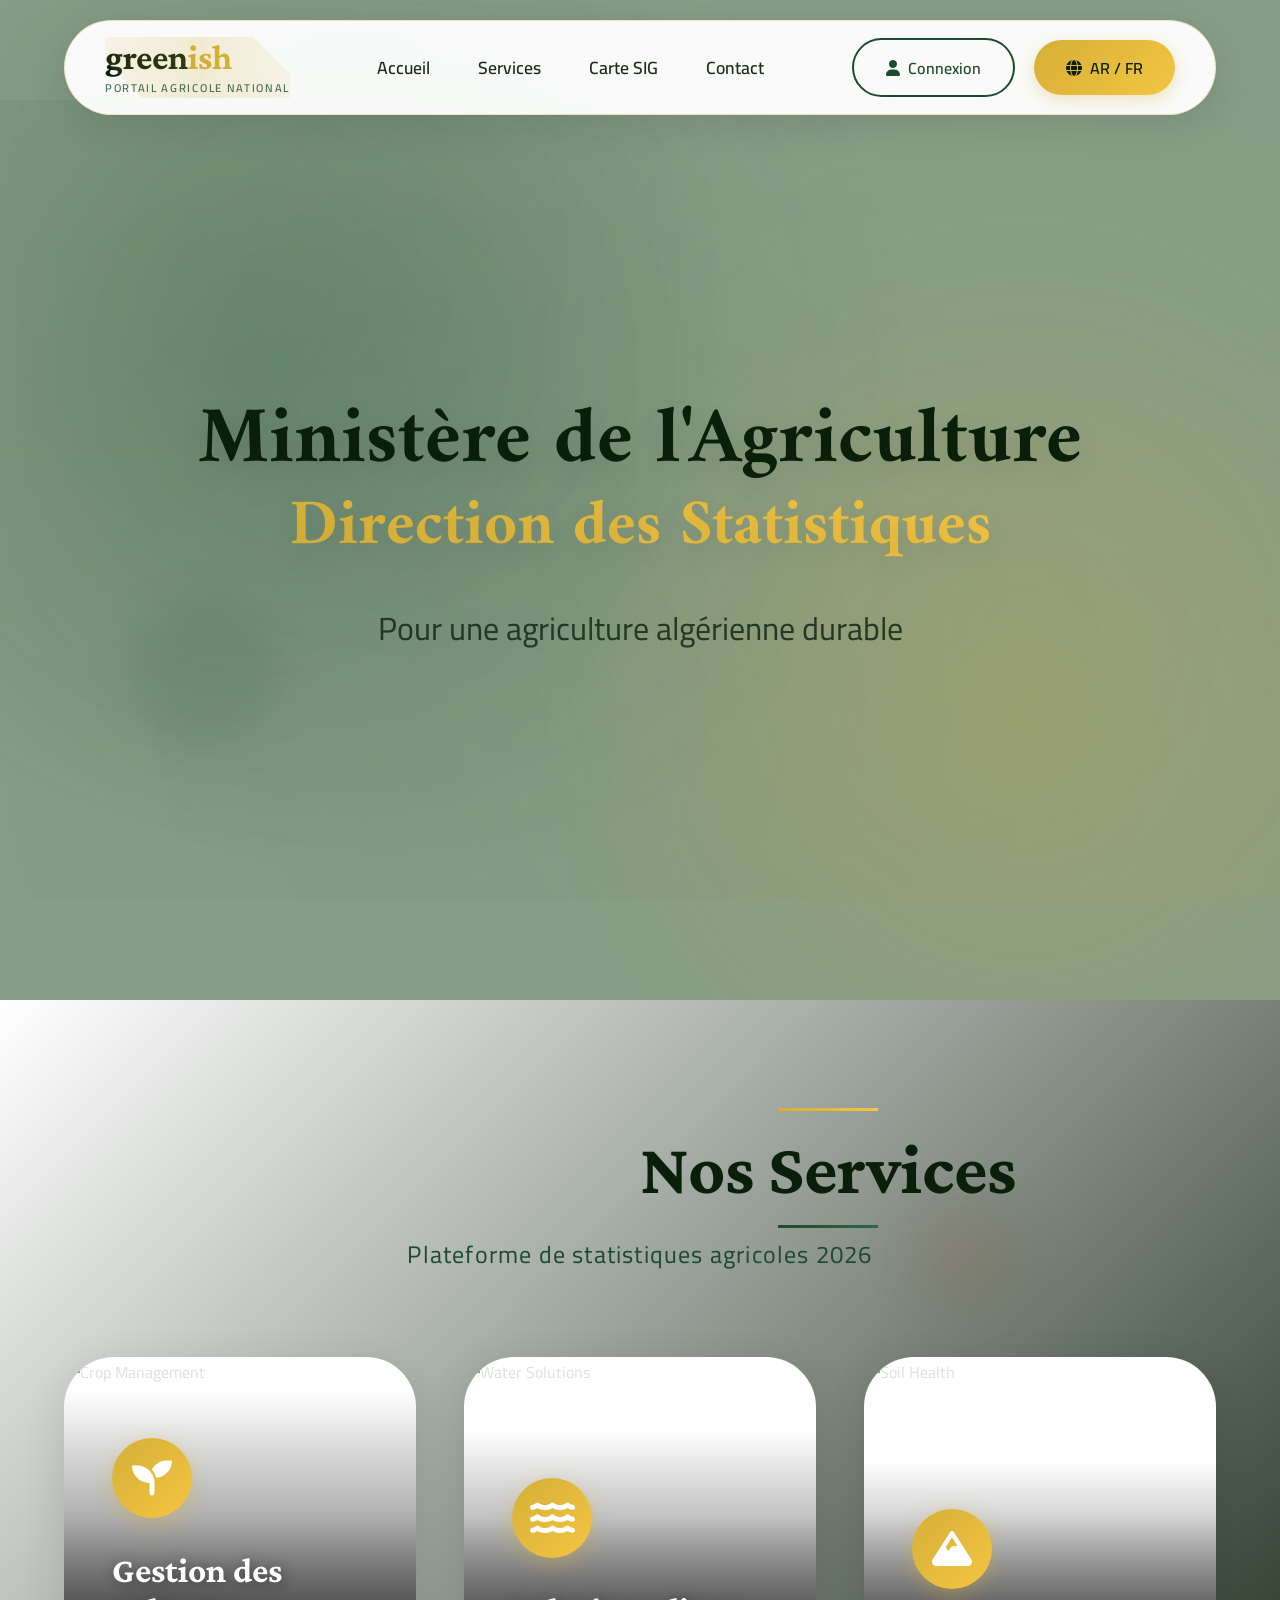
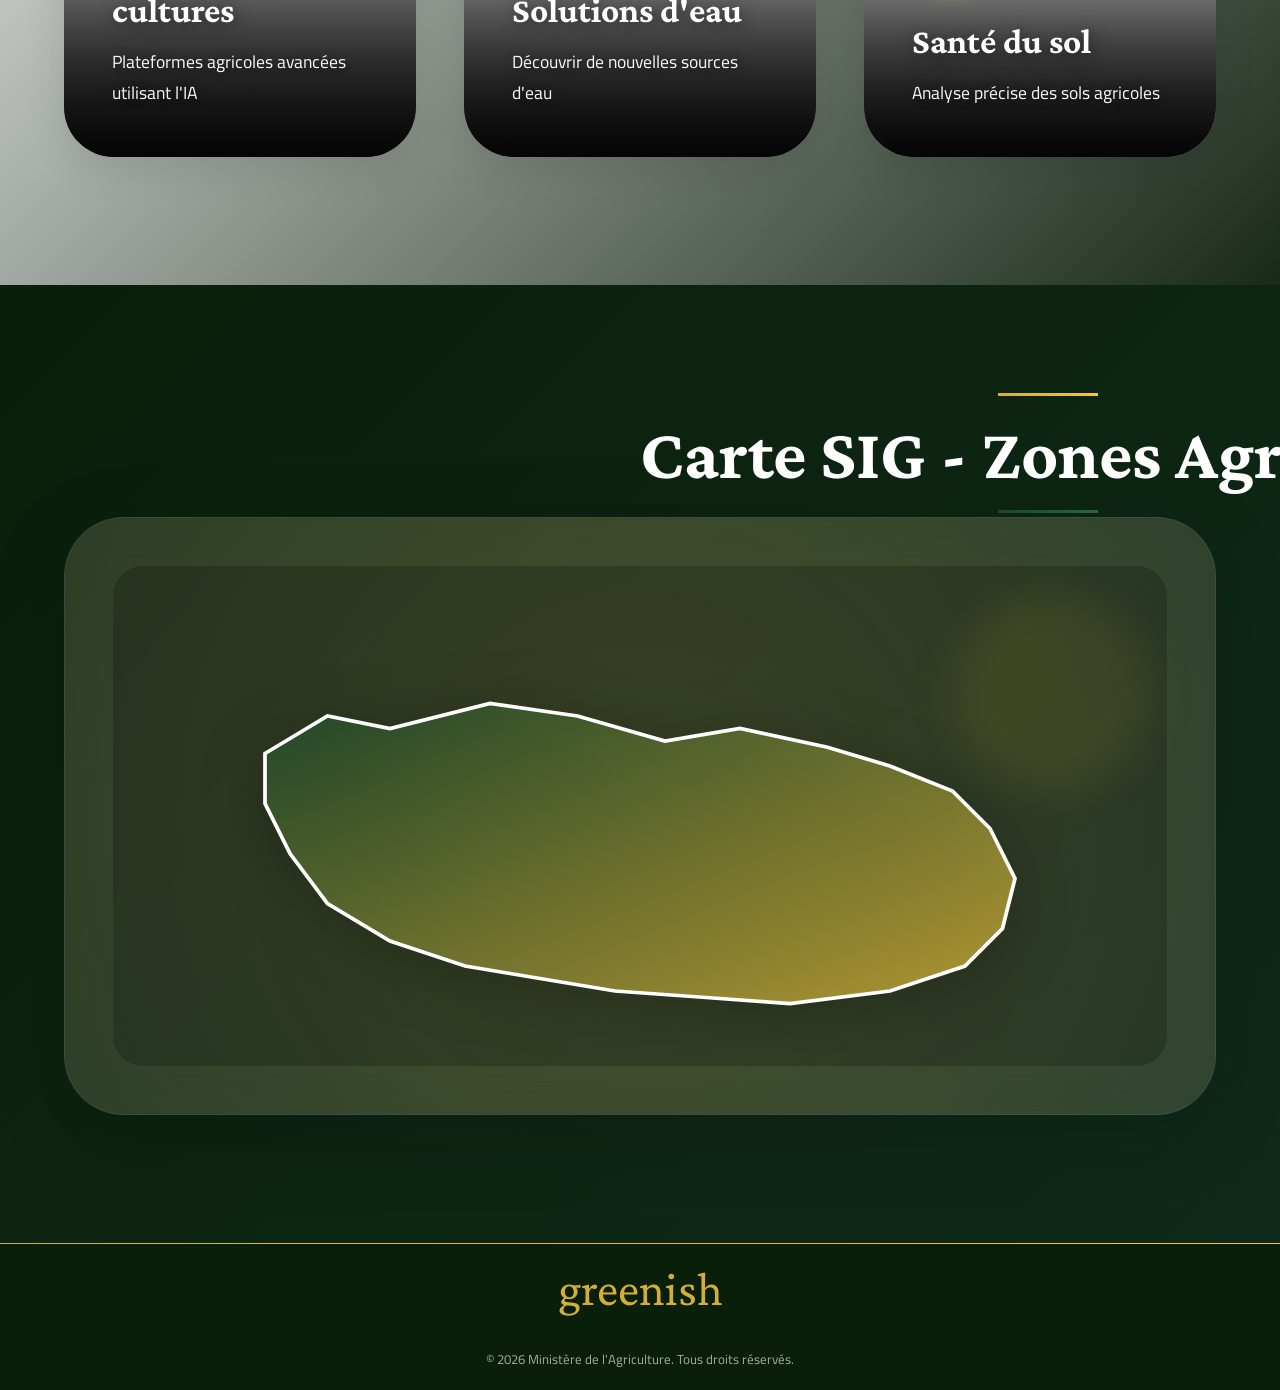
==== commit 5c61945c: "index.html" ====
--- a/index.html
+++ b/index.html
@@ -6,39 +6,33 @@
     <title>وزارة الفلاحة - Ministère de l'Agriculture | Vision 2026</title>
     <link href="https://fonts.googleapis.com/css2?family=Crimson+Pro:wght@400;600;700&family=DM+Sans:wght@400;500;700&family=Amiri:wght@400;700&family=Cairo:wght@400;600;700&family=Tajawal:wght@400;500;700&display=swap" rel="stylesheet">
     <link rel="stylesheet" href="https://cdnjs.cloudflare.com/ajax/libs/font-awesome/6.0.0-beta3/css/all.min.css">
-   <link rel="stylesheet" href="css/main.css">
+    <link rel="stylesheet" href="css/main.css">
 </head>
 <body>
-   
 
-      <div id="header-placeholder1"></div>
-<script>
-    fetch('/componts/header.html')
-      .then(r => r.text())
-      .then(html => document.getElementById('header-placeholder1').innerHTML = html);
-  </script>
-    <!-- Custom Cursor -->
-    
+    <div id="header-placeholder1"></div>
+    <script>
+        // تصحيح مسار الـ Header (إزالة السلاش الأول ليعمل بشكل صحيح على GitHub Pages)
+        fetch('componts/header.html')
+          .then(r => r.text())
+          .then(html => document.getElementById('header-placeholder1').innerHTML = html);
+    </script>
 
-    <!-- Parallax Background -->
     <div class="parallax-bg">
         <div class="parallax-layer layer-1" id="layer1"></div>
         <div class="parallax-layer layer-2" id="layer2"></div>
     </div>
 
-    <!-- Floating Elements -->
     <div class="floating-elements">
         <div class="float-item"></div>
         <div class="float-item"></div>
         <div class="float-item"></div>
     </div>
 
-    
-
     <section class="hero" id="home">
         <video class="hero-video-bg" autoplay muted loop playsinline>
-            <source src="dan-meyers-IQVFVH0ajag-unsplash.jpg" >
-             <img src="assets/images/dan-meyers-IQVFVH0ajag-unsplash.jpg" alt="Background Image" >
+            <source src="assets/images/dan-meyers-IQVFVH0ajag-unsplash.jpg">
+            <img src="assets/images/dan-meyers-IQVFVH0ajag-unsplash.jpg" alt="Background Image">
         </video>
         <div class="hero-content">
             <h1 class="lang-text" data-ar="وزارة الفلاحة والتنمية الريفية" data-fr="Ministère de l'Agriculture et du Développement Rural">
@@ -48,7 +42,6 @@
             <p class="lang-text" data-ar="من أجل فلاحة جزائرية مستدامة وغدٍ أخضر لأجيالنا القادمة" data-fr="Pour une agriculture algérienne durable et un avenir vert pour nos générations">
                 Pour une agriculture algérienne durable
             </p>
-            
         </div>
     </section>
 
@@ -65,43 +58,19 @@
                     <h3 class="lang-text" data-ar="إدارة المحاصيل" data-fr="Gestion des cultures">Gestion des cultures</h3>
                     <p class="lang-text" data-ar="منصات زراعية متقدمة باستخدام الذكاء الاصطناعي" data-fr="Plateformes agricoles avancées utilisant l'IA">Plateformes agricoles avancées utilisant l'IA</p>
                 </div>
-            
-            <div class="touch-icon">👆</div>
-    <div class="glow-dots"></div>
-    <div class="light-reflection"></div>
-    <div class="border-glow"></div>
-    <div class="cube-effect">
-        <div class="cube-face front"></div>
-        <div class="cube-face back"></div>
-        <div class="cube-face right"></div>
-        <div class="cube-face left"></div>
-        <div class="cube-face top"></div>
-        <div class="cube-face bottom"></div>
-    </div>
             </div>
+
             <div class="feature-card">
                 <div class="feature-image">
-                    <img src="/assets/images/water-image.jpg" alt="Water Solutions">
+                    <img src="assets/images/water-image.jpg" alt="Water Solutions">
                 </div>
                 <div class="feature-content">
                     <div class="feature-icon"><i class="fas fa-water"></i></div>
                     <h3 class="lang-text" data-ar="حلول المياه" data-fr="Solutions d'eau">Solutions d'eau</h3>
                     <p class="lang-text" data-ar="اكتشاف مصادر مياه جديدة" data-fr="Découvrir de nouvelles sources d'eau">Découvrir de nouvelles sources d'eau</p>
                 </div>
-            <div class="touch-icon">👆</div>
-    <div class="glow-dots"></div>
-    <div class="light-reflection"></div>
-    <div class="border-glow"></div>
-    <div class="cube-effect">
-        <div class="cube-face front"></div>
-        <div class="cube-face back"></div>
-        <div class="cube-face right"></div>
-        <div class="cube-face left"></div>
-        <div class="cube-face top"></div>
-        <div class="cube-face bottom"></div>
-    </div>
-            
             </div>
+
             <div class="feature-card">
                 <div class="feature-image">
                     <img src="https://images.unsplash.com/photo-1516253593875-bd7ba052fbc5?w=600" alt="Soil Health">
@@ -111,28 +80,13 @@
                     <h3 class="lang-text" data-ar="صحة التربة" data-fr="Santé du sol">Santé du sol</h3>
                     <p class="lang-text" data-ar="تحليل دقيق للتربة الزراعية" data-fr="Analyse précise des sols agricoles">Analyse précise des sols agricoles</p>
                 </div>
-            
-            <div class="touch-icon">👆</div>
-    <div class="glow-dots"></div>
-    <div class="light-reflection"></div>
-    <div class="border-glow"></div>
-    <div class="cube-effect">
-        <div class="cube-face front"></div>
-        <div class="cube-face back"></div>
-        <div class="cube-face right"></div>
-        <div class="cube-face left"></div>
-        <div class="cube-face top"></div>
-        <div class="cube-face bottom"></div>
-    </div>
             </div>
         </div>
     </section>
 
     <section class="section dashboard" id="dashboard">
         <h2 class="section-title lang-text" data-ar="الخريطة - المناطق الزراعية في الجزائر" data-fr="Carte SIG - Zones Agricoles d'Algérie">Carte SIG - Zones Agricoles</h2>
-        <p class="section-subtitle lang-text" data-ar="نظام المعلومات الجغرافية في الوقت الفعلي" data-fr="Système d'Information Géographique en temps réel">Système d'Information Géographique</p>
         <div class="sig-container">
-            <h3 class="lang-text" data-ar="خريطة المناطق الزراعية في الجزائر" data-fr="Carte des zones agricoles d'Algérie">Carte des zones agricoles</h3>
             <div id="gis-map">
                 <svg width="100%" height="100%" viewBox="0 0 800 400">
                     <defs>
@@ -140,151 +94,22 @@
                             <stop offset="0%" style="stop-color:#1C4B2D;stop-opacity:0.8" />
                             <stop offset="100%" style="stop-color:#D4AF37;stop-opacity:0.8" />
                         </linearGradient>
-                        <filter id="glow">
-                            <feGaussianBlur stdDeviation="5" result="coloredBlur"/>
-                            <feMerge>
-                                <feMergeNode in="coloredBlur"/>
-                                <feMergeNode in="SourceGraphic"/>
-                            </feMerge>
-                        </filter>
                     </defs>
-                    <path d="M 100 150 L 150 120 L 200 130 L 280 110 L 350 120 L 420 140 L 480 130 L 550 145 L 600 160 L 650 180 L 680 210 L 700 250 L 690 290 L 660 320 L 600 340 L 520 350 L 450 345 L 380 340 L 320 330 L 260 320 L 200 300 L 150 270 L 120 230 L 100 190 Z" 
-                          fill="url(#grad1)" stroke="white" stroke-width="3" filter="url(#glow)">
-                        <animate attributeName="opacity" values="0.8;1;0.8" dur="4s" repeatCount="indefinite"/>
-                    </path>
-                    <circle cx="250" cy="150" r="45" fill="#D4AF37" opacity="0.9" filter="url(#glow)">
-                        <animate attributeName="r" values="45;50;45" dur="3s" repeatCount="indefinite"/>
-                        <animate attributeName="opacity" values="0.9;1;0.9" dur="2s" repeatCount="indefinite"/>
-                    </circle>
-                    <text x="250" y="155" text-anchor="middle" fill="white" font-weight="bold" font-size="16">Céréales</text>
-                    <circle cx="400" cy="180" r="40" fill="#1C4B2D" opacity="0.9" filter="url(#glow)">
-                        <animate attributeName="r" values="40;45;40" dur="3s" repeatCount="indefinite" begin="0.5s"/>
-                    </circle>
-                    <text x="400" y="185" text-anchor="middle" fill="white" font-weight="bold" font-size="16">Légumes</text>
-                    <circle cx="550" cy="200" r="42" fill="#8B4513" opacity="0.9" filter="url(#glow)">
-                        <animate attributeName="r" values="42;47;42" dur="3s" repeatCount="indefinite" begin="1s"/>
-                    </circle>
-                    <text x="550" y="205" text-anchor="middle" fill="white" font-weight="bold" font-size="16">Fruits</text>
+                    <path d="M 100 150 L 150 120 L 200 130 L 280 110 L 350 120 L 420 140 L 480 130 L 550 145 L 600 160 L 650 180 L 680 210 L 700 250 L 690 290 L 660 320 L 600 340 L 520 350 L 450 345 L 380 340 L 320 330 L 260 320 L 200 300 L 150 270 L 120 230 L 100 190 Z" fill="url(#grad1)" stroke="white" stroke-width="3"></path>
                 </svg>
-            </div>
-        </div>
-    </section>
-
-    <section class="section stats">
-        <div class="stats-grid">
-            <div class="stat-item">
-                <span class="stat-number">2,500+</span>
-                <span class="stat-label lang-text" data-ar="مزارع مدعومة" data-fr="Fermes soutenues">Fermes soutenues</span>
-            </div>
-            <div class="stat-item">
-                <span class="stat-number">40%</span>
-                <span class="stat-label lang-text" data-ar="توفير المياه" data-fr="Eau économisée">Eau économisée</span>
-            </div>
-            <div class="stat-item">
-                <span class="stat-number">65%</span>
-                <span class="stat-label lang-text" data-ar="زيادة الإنتاج" data-fr="Augmentation du rendement">Augmentation du rendement</span>
-            </div>
-            <div class="stat-item">
-                <span class="stat-number">2026</span>
-                <span class="stat-label lang-text" data-ar="منذ" data-fr="depuis">depuis</span>
-            </div>
-        </div>
-    </section>
-
-    
-
-    <section class="section contact" id="contact">
-        <h2 class="section-title lang-text" data-ar="اتصل بنا" data-fr="Contactez-nous">Contactez-nous</h2>
-        <p class="section-subtitle lang-text" data-ar="نحن هنا لمساعدتك" data-fr="Nous sommes là pour vous aider">Nous sommes là pour vous aider</p>
-        <div class="contact-container">
-            <div class="contact-info">
-                <h3 class="lang-text" data-ar="معلومات الاتصال" data-fr="Informations de contact">Informations</h3>
-                <p class="lang-text" data-ar="وزارة الفلاحة والتنمية الريفية، الجزائر العاصمة" data-fr="Ministère de l'Agriculture, Alger">
-                    Ministère de l'Agriculture, Alger
-                </p>
-                <a href="/cdn-cgi/l/email-protection#0e6d61607a6f6d7a4e6f697c676d7b622a636b722a607e" class="contact-detail">
-                    <span class="contact-icon"><i class="fas fa-envelope"></i></span>
-                    <span><span class="__cf_email__" data-cfemail="3b5854554f5a584f7b5a5c49525584f5a584f7b5a5c49525e48514e52535c4f155c544d155f41">[email&#160;protected]</span></span>
-                </a>
-                <a href="tel:+21321345678" class="contact-detail">
-                    <span class="contact-icon"><i class="fas fa-phone-alt"></i></span>
-                    <span>+213 (0)21 34 56 78</span>
-                </a>
-                <a href="#" class="contact-detail">
-                    <span class="contact-icon"><i class="fas fa-map-marker-alt"></i></span>
-                    <span>12 Rue des Oliviers, Alger</span>
-                </a>
-            </div>
-            <div class="contact-form">
-                <form id="contactForm">
-                    <div class="form-group">
-                        <input type="text" id="name" required>
-                        <label for="name" class="lang-text" data-ar="الاسم الكامل" data-fr="Nom complet">Nom complet</label>
-                    </div>
-                    <div class="form-group">
-                        <input type="email" id="email" required>
-                        <label for="email" class="lang-text" data-ar="البريد الإلكتروني" data-fr="Email">Email</label>
-                    </div>
-                    <div class="form-group">
-                        <textarea id="message" rows="4" required></textarea>
-                        <label for="message" class="lang-text" data-ar="الرسالة" data-fr="Message">Message</label>
-                    </div>
-                    <button type="submit" class="submit-btn lang-text" data-ar="إرسال" data-fr="Envoyer">Envoyer</button>
-                </form>
             </div>
         </div>
     </section>
 
     <footer>
         <div class="footer-content">
-            <div class="footer-logo">green<span style="color: var(--secondary);">ish</span></div>
-            <div class="footer-links">
-                <a href="#home" class="lang-text" data-ar="الرئيسية" data-fr="Accueil">Accueil</a>
-                <a href="#services" class="lang-text" data-ar="الخدمات" data-fr="Services">Services</a>
-                <a href="#dashboard" class="lang-text" data-ar="الخريطة" data-fr="Carte">Carte</a>
-                <a href="#contact" class="lang-text" data-ar="اتصال" data-fr="Contact">Contact</a>
-            </div>
-            
+            <div class="footer-logo">green<span style="color: #D4AF37;">ish</span></div>
             <p class="lang-text" data-ar="© 2026 وزارة الفلاحة. جميع الحقوق محفوظة." data-fr="© 2026 Ministère de l'Agriculture. Tous droits réservés.">
                 © 2026 Ministère de l'Agriculture. Tous droits réservés.
             </p>
         </div>
     </footer>
 
-    <!-- Chatbot -->
-    <div class="chatbot-fab">
-        <div class="chatbot-bubble" id="chatBubble">
-            <span class="lang-text" data-ar="هل تحتاج مساعدة؟" data-fr="Besoin d'aide ?">Besoin d'aide ?</span>
-        </div>
-        <button class="chatbot-toggle" id="chatToggle" onclick="toggleChat()">
-            <i class="fas fa-comment-dots"></i>
-        </button>
-    </div>
-
-    <div class="chatbot-window" id="chatWindow">
-        <div class="chat-header">
-            <div class="chat-avatar"><i class="fas fa-leaf"></i></div>
-            <div class="chat-header-info">
-                <h4 class="lang-text" data-ar="مساعد وزارة الفلاحة" data-fr="Assistant Agricole">Assistant Agricole</h4>
-                <p class="lang-text" data-ar="متصل الآن" data-fr="En ligne">En ligne</p>
-            </div>
-            <button class="chat-close" onclick="toggleChat()"><i class="fas fa-times"></i></button>
-        </div>
-        <div class="chat-messages" id="chatMessages">
-            <div class="chat-msg bot">
-                <span class="lang-text" data-ar="مرحباً! كيف يمكنني مساعدتك اليوم؟" data-fr="Bonjour! Comment puis-je vous aider aujourd'hui?">Bonjour! Comment puis-je vous aider aujourd'hui?</span>
-            </div>
-        </div>
-        <div class="chat-input-area">
-            <input class="chat-input lang-placeholder" type="text" id="chatInput"
-                   data-placeholder-ar="اكتب رسالتك..."
-                   data-placeholder-fr="Écrivez votre message..."
-                   placeholder="Écrivez votre message..."
-                   onkeydown="if(event.key==='Enter') sendChat()">
-            <button class="chat-send" onclick="sendChat()"><i class="fas fa-paper-plane"></i></button>
-        </div>
-    </div>
-
-    <script src="js/index.js"> </script>
+    <script src="js/index.js"></script>
 </body>
 </html>
